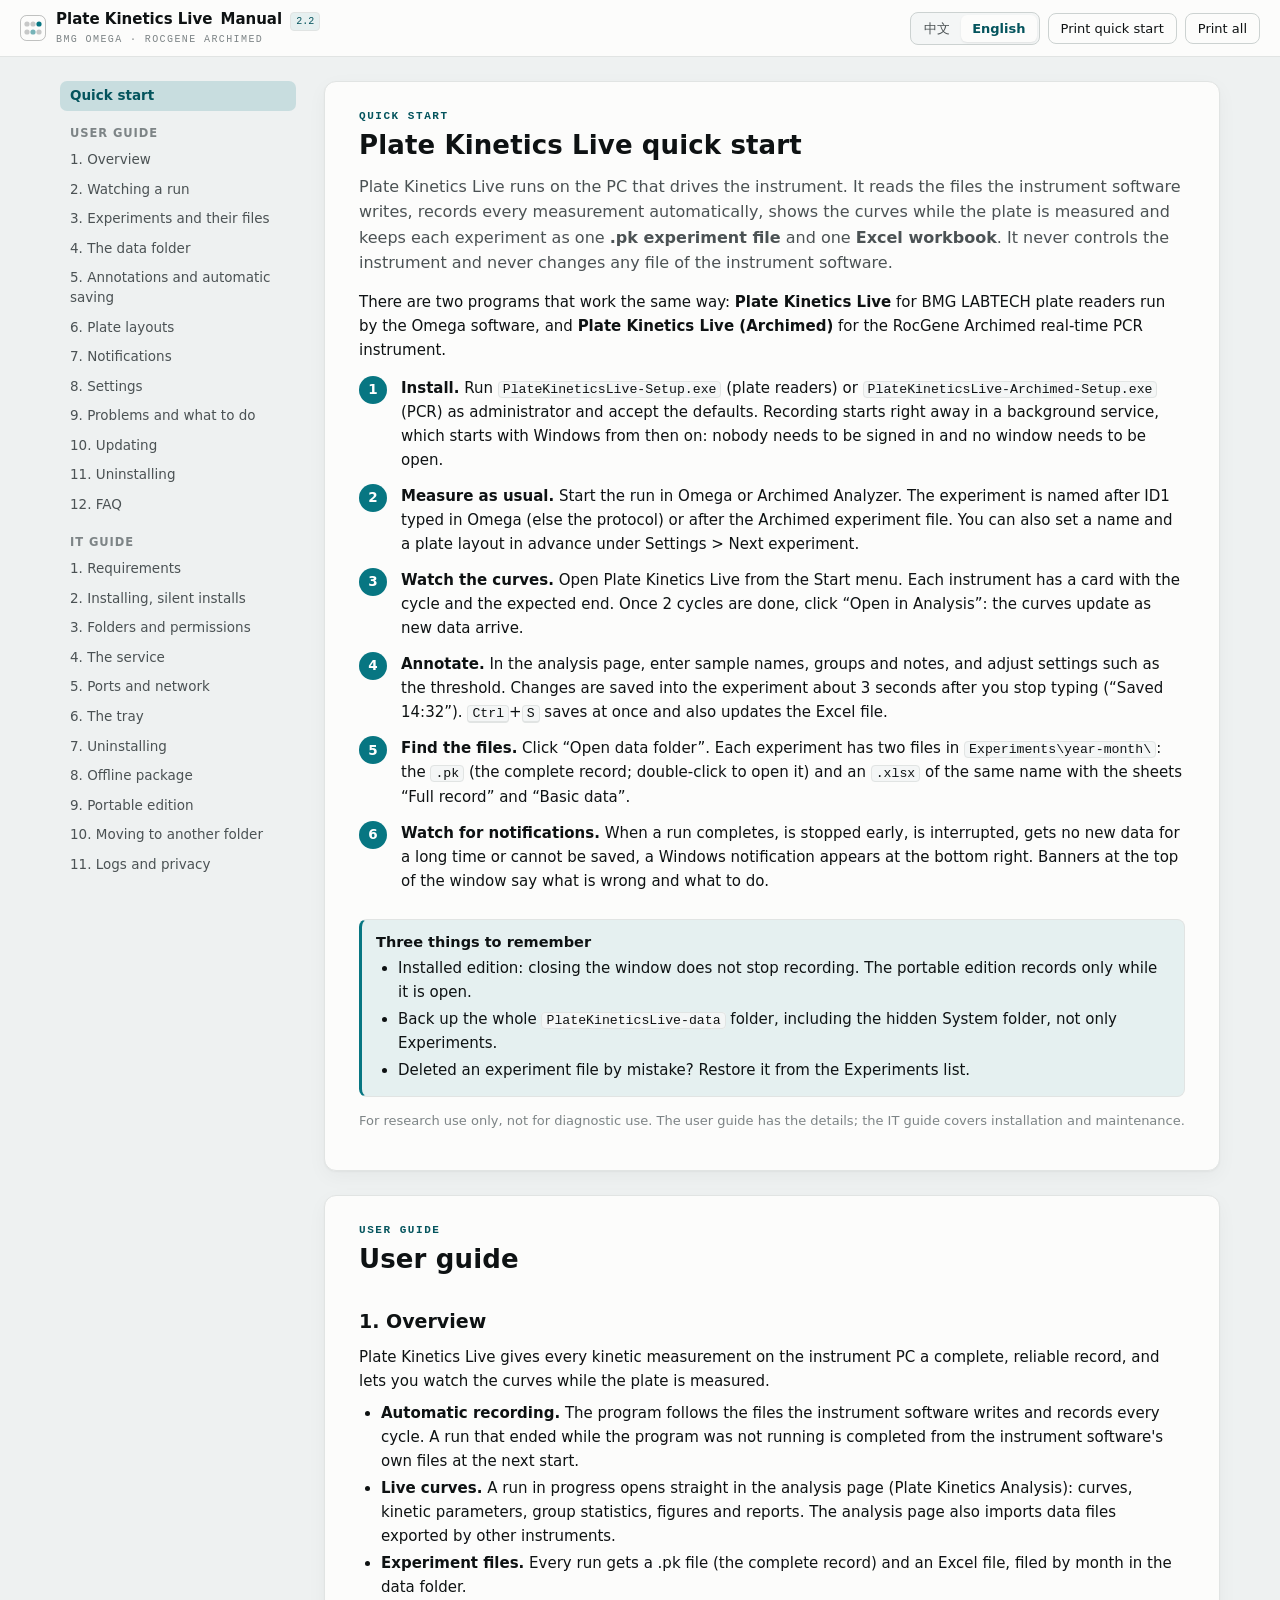
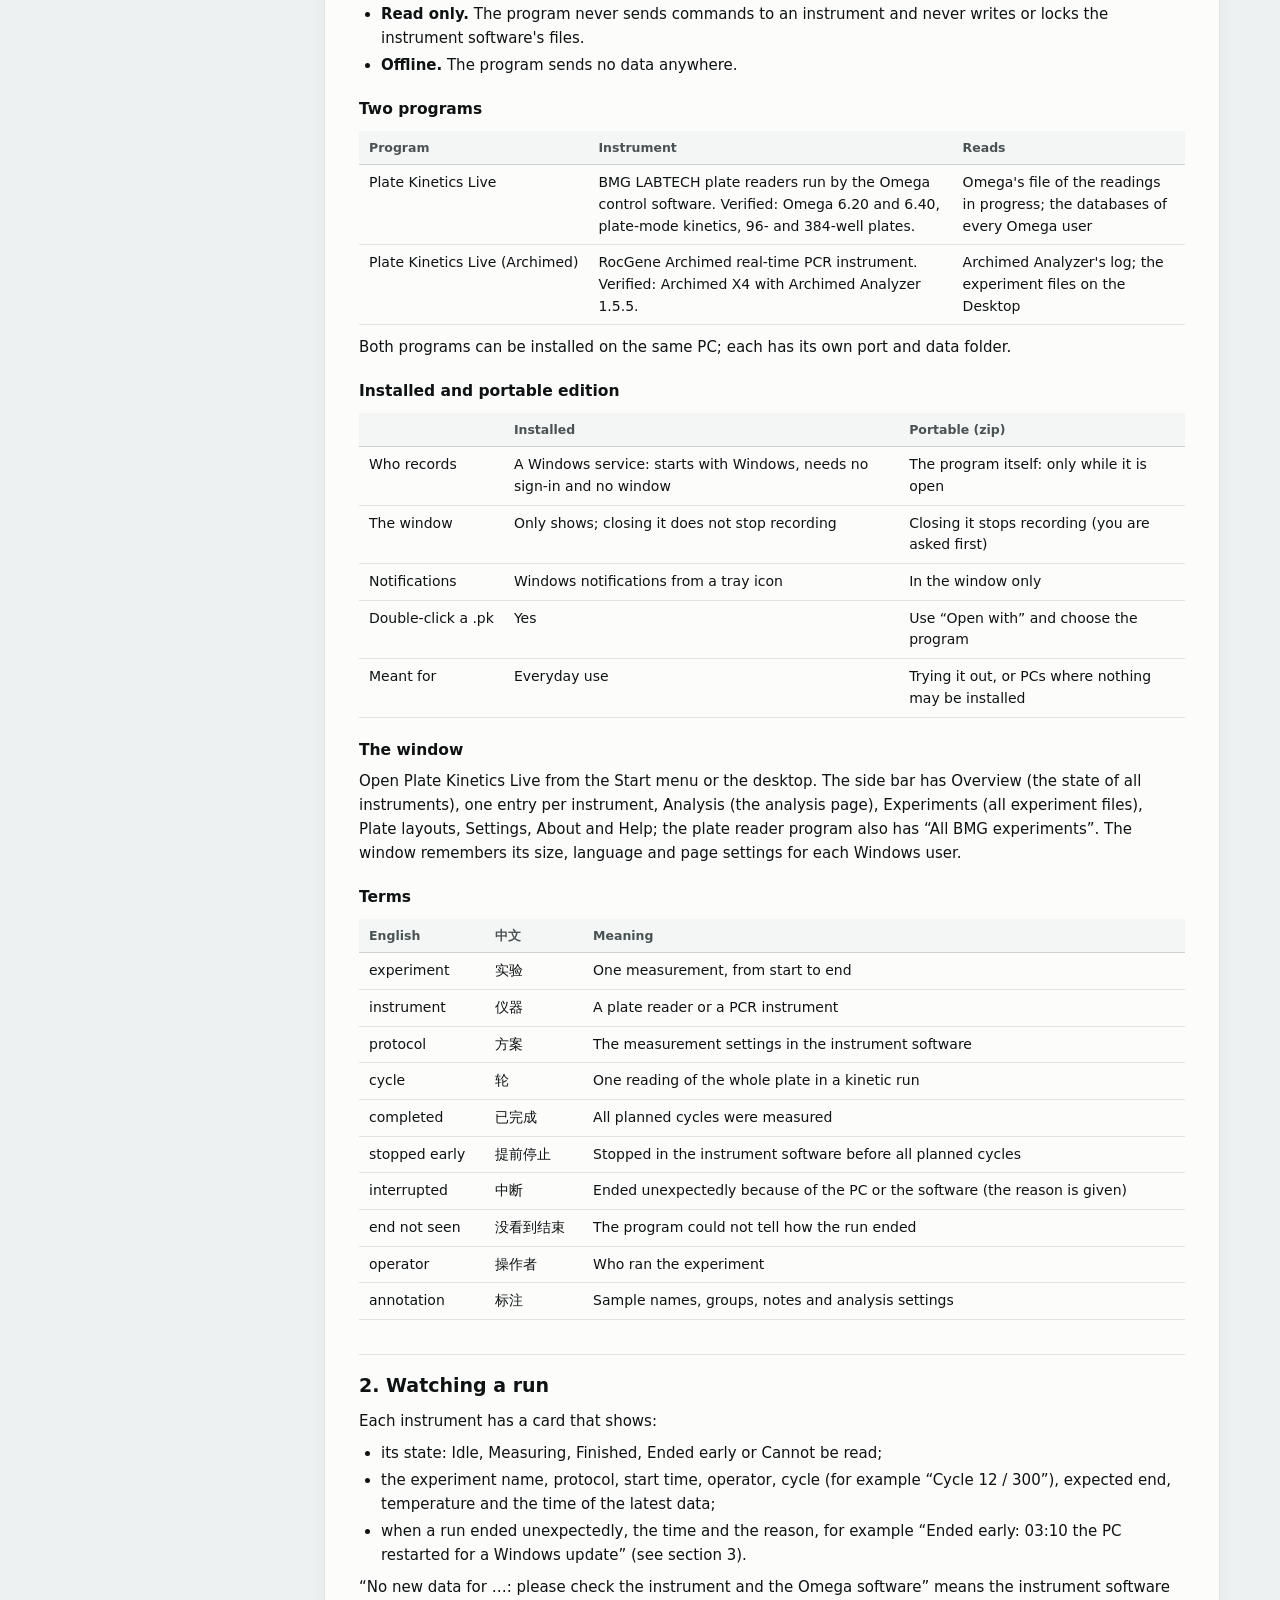
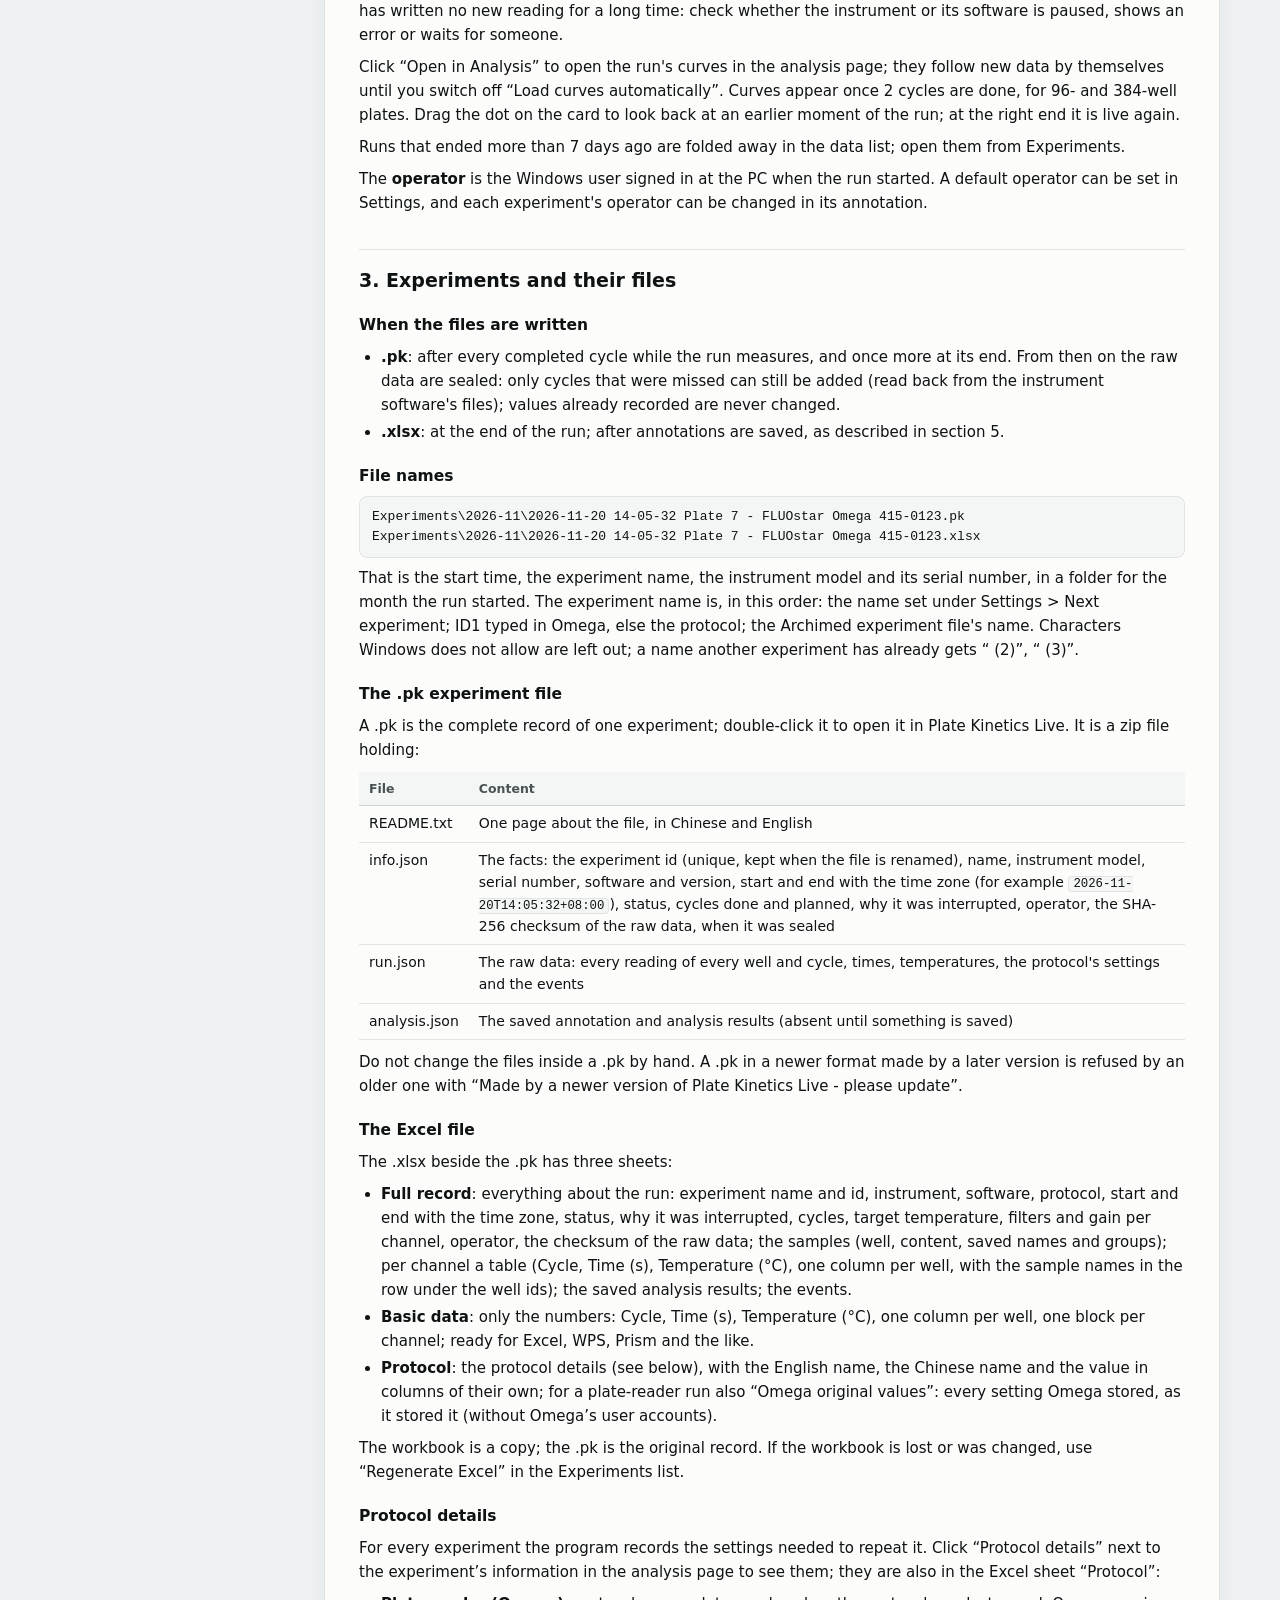
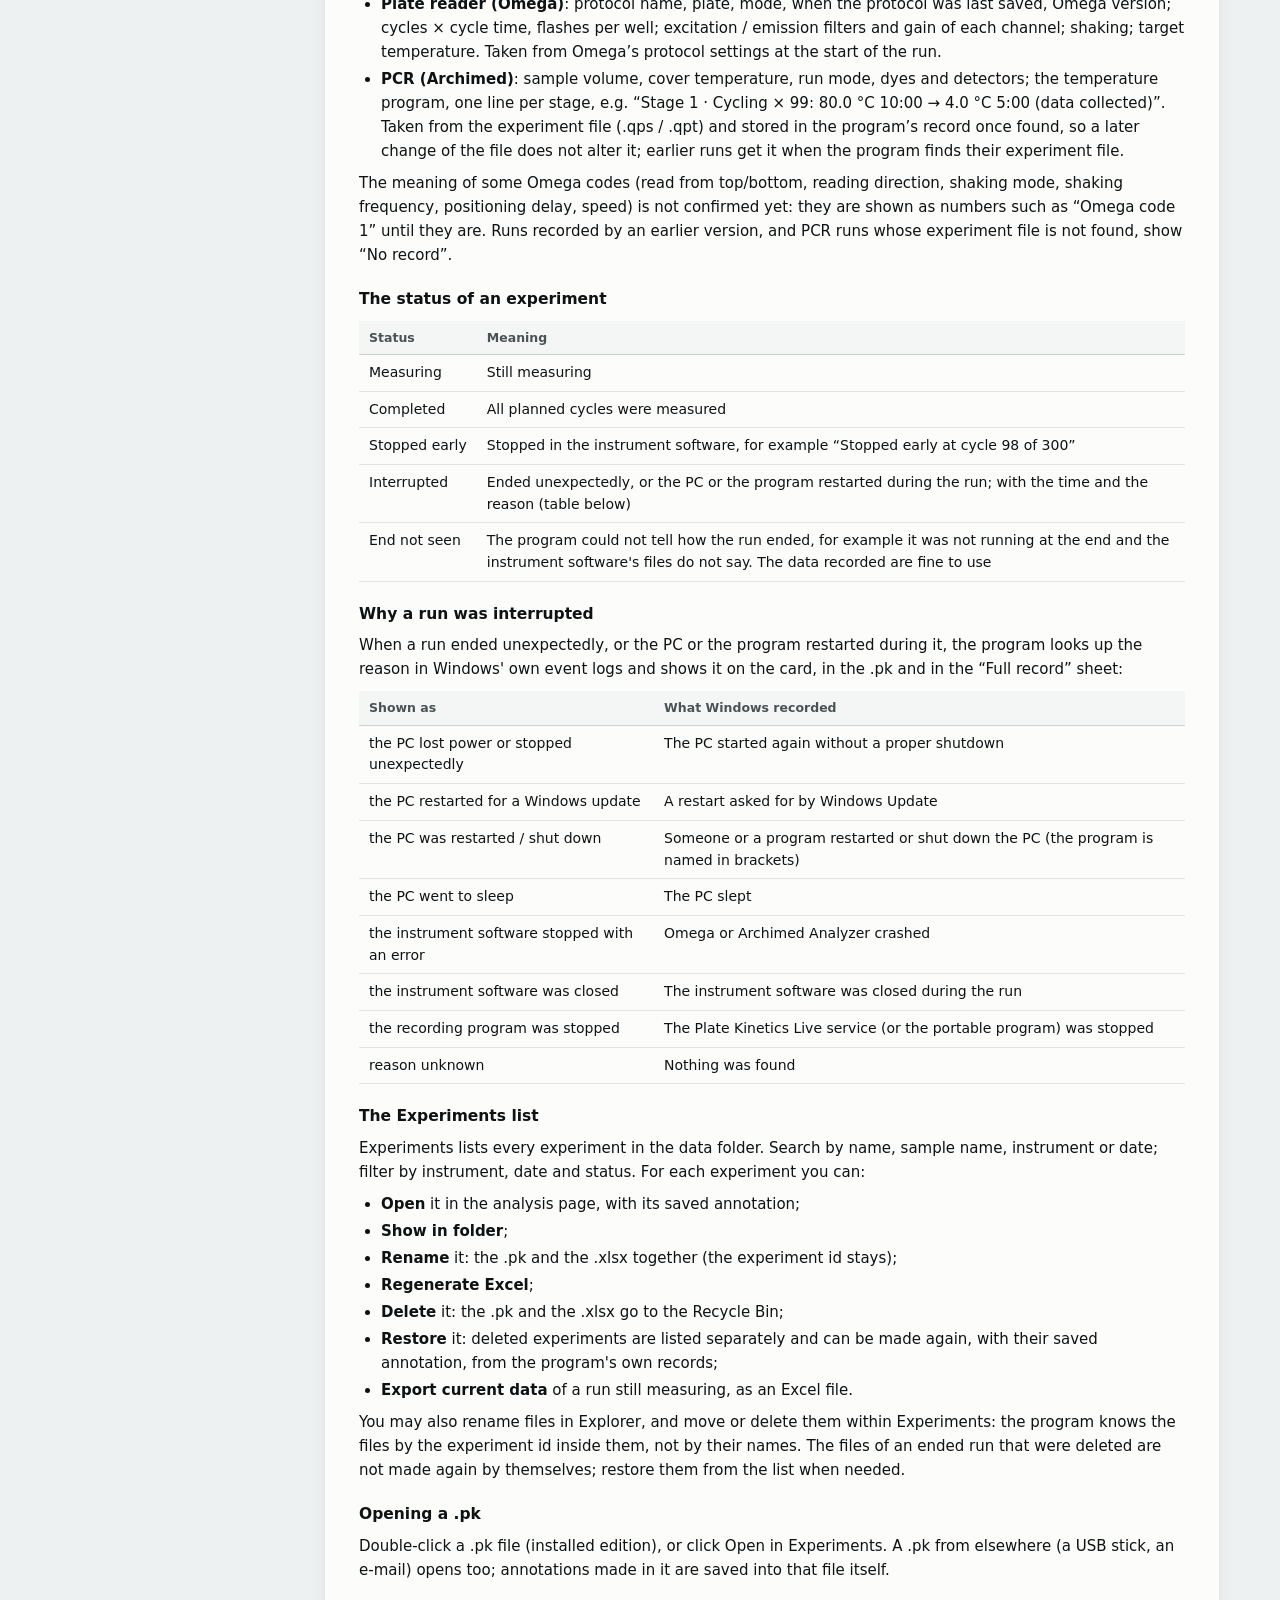
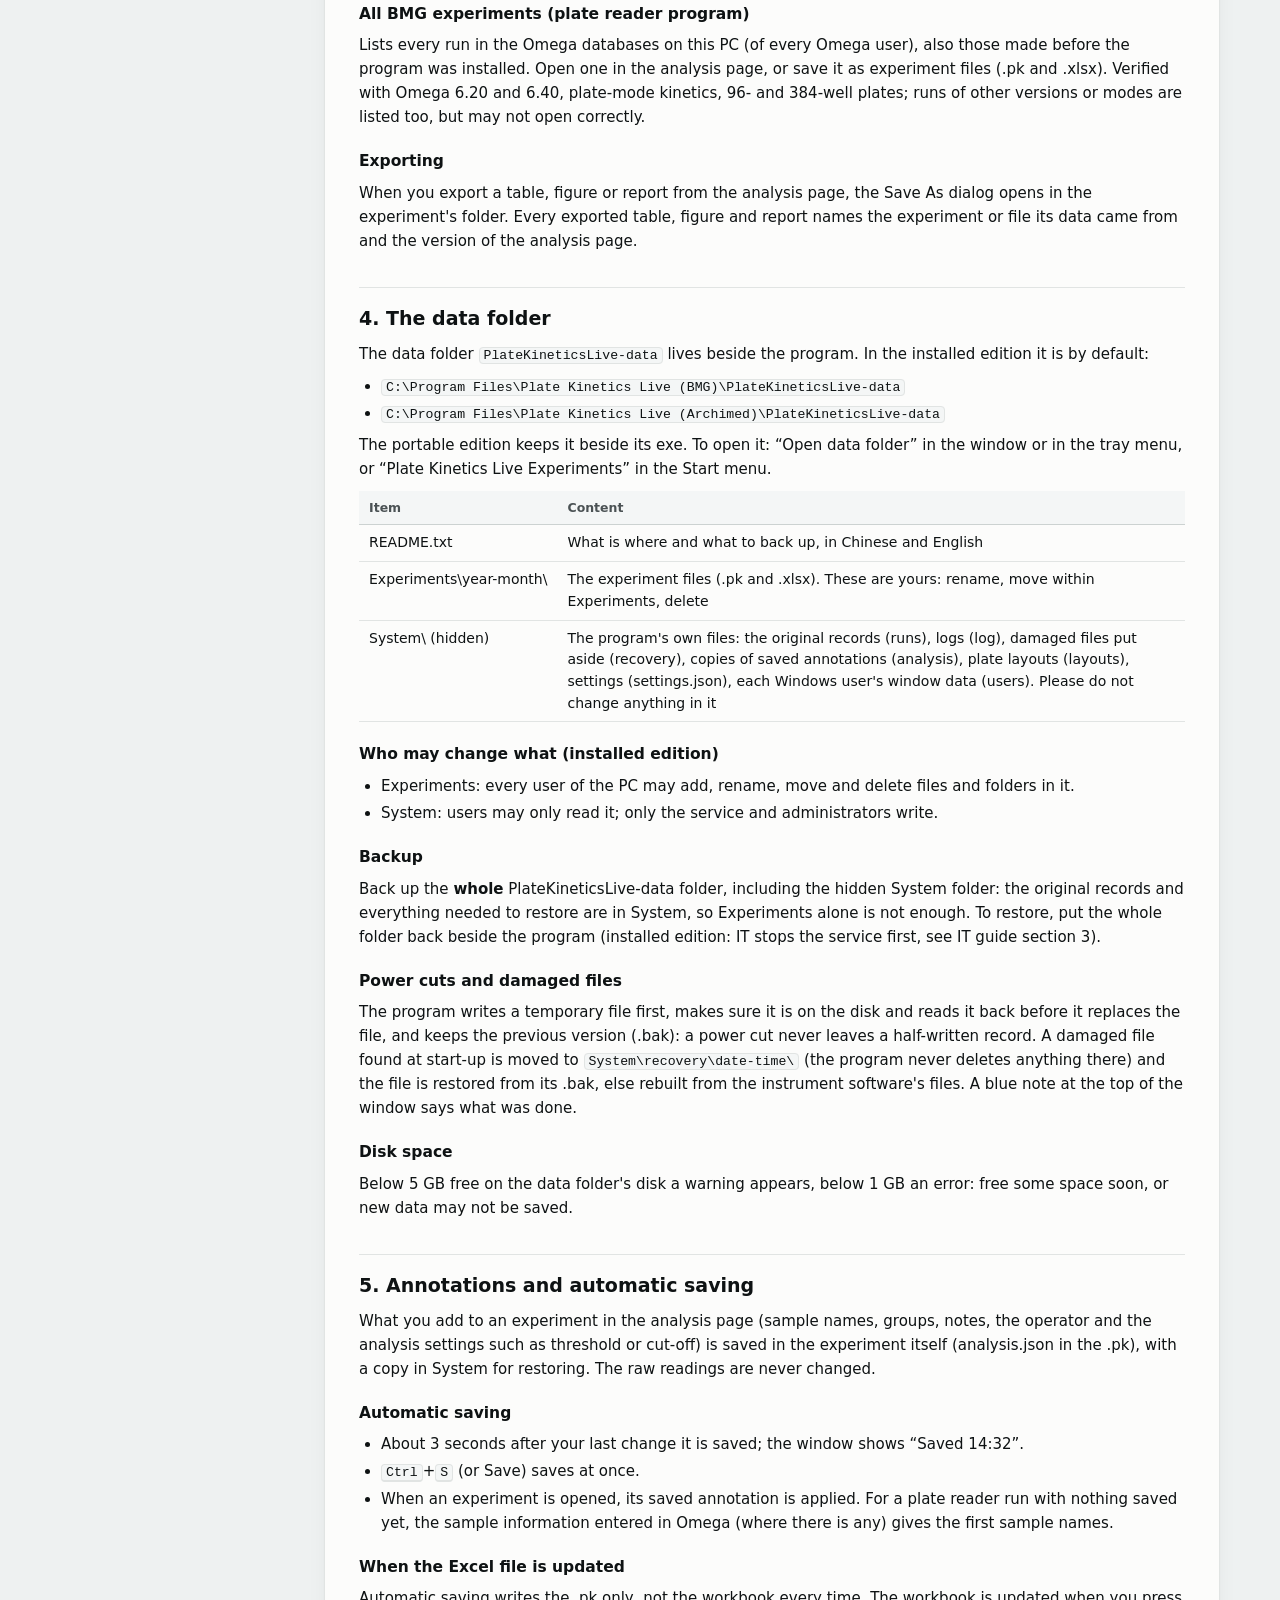
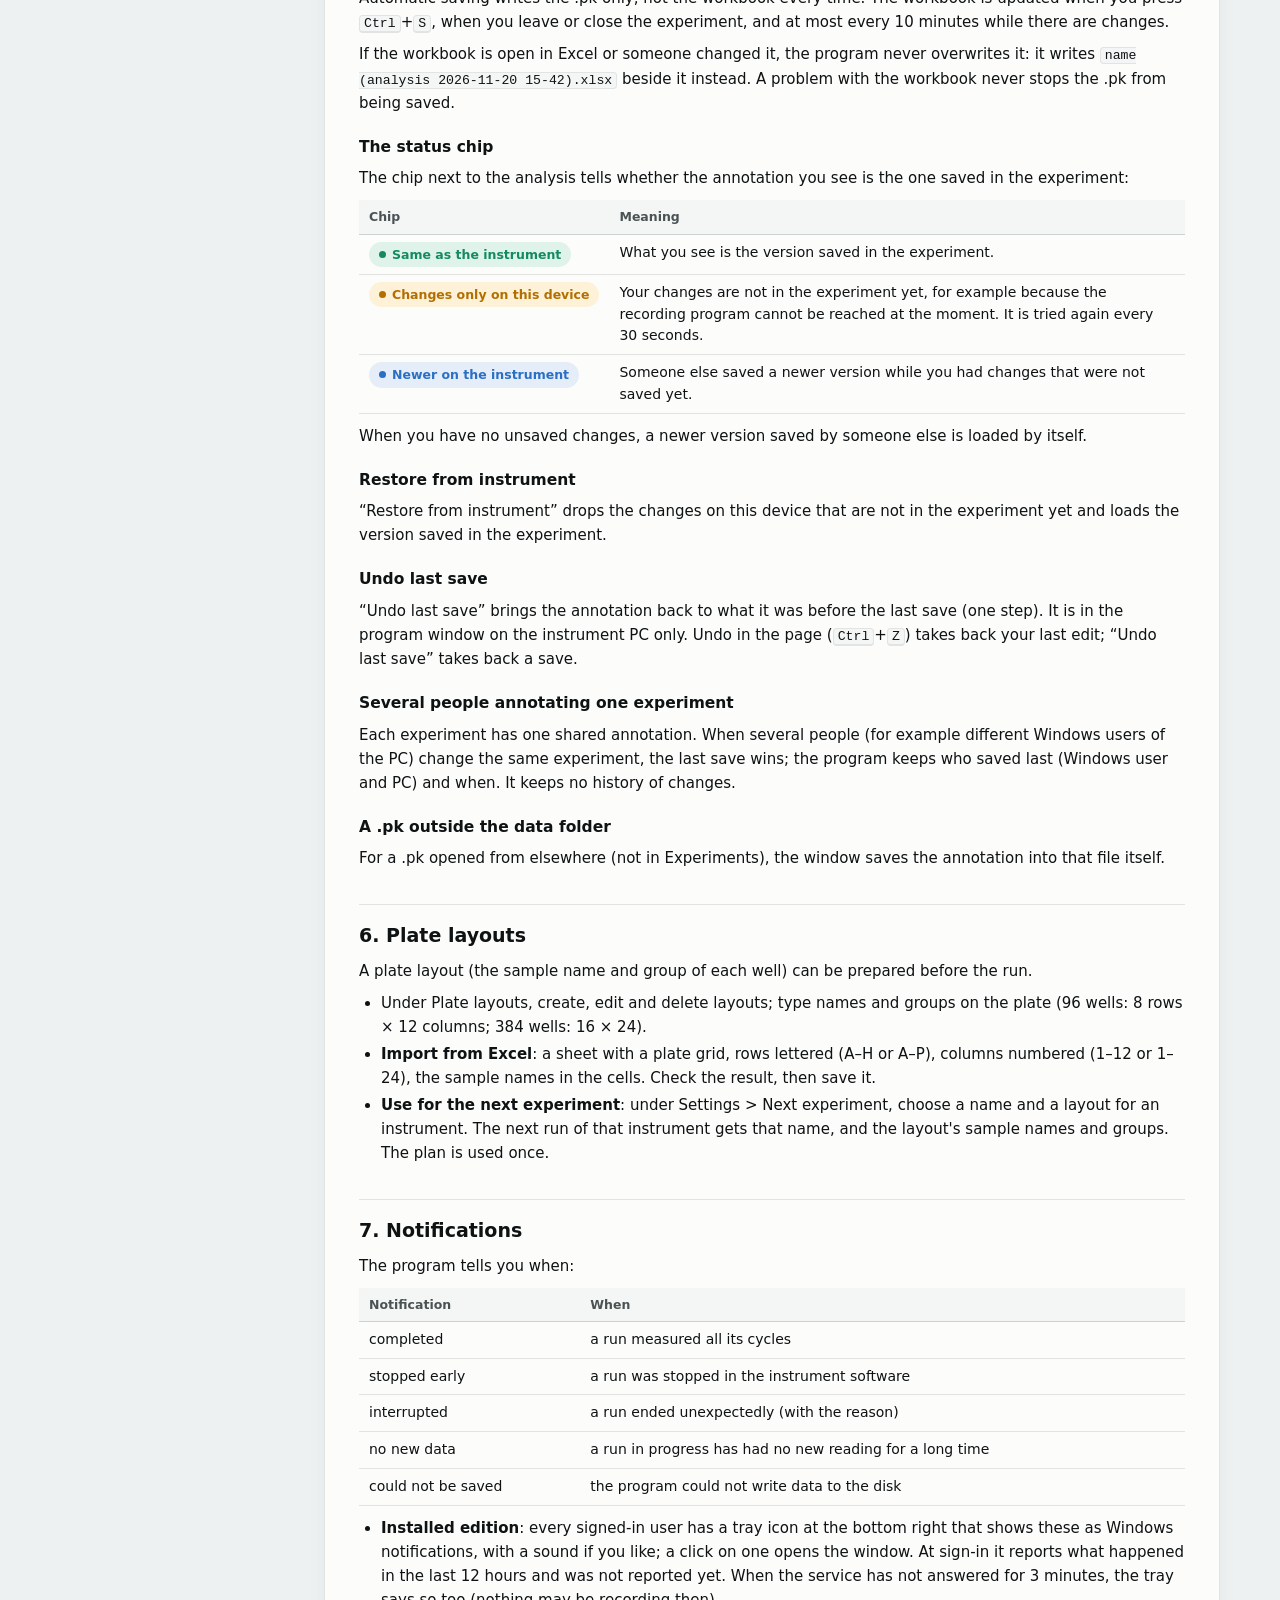
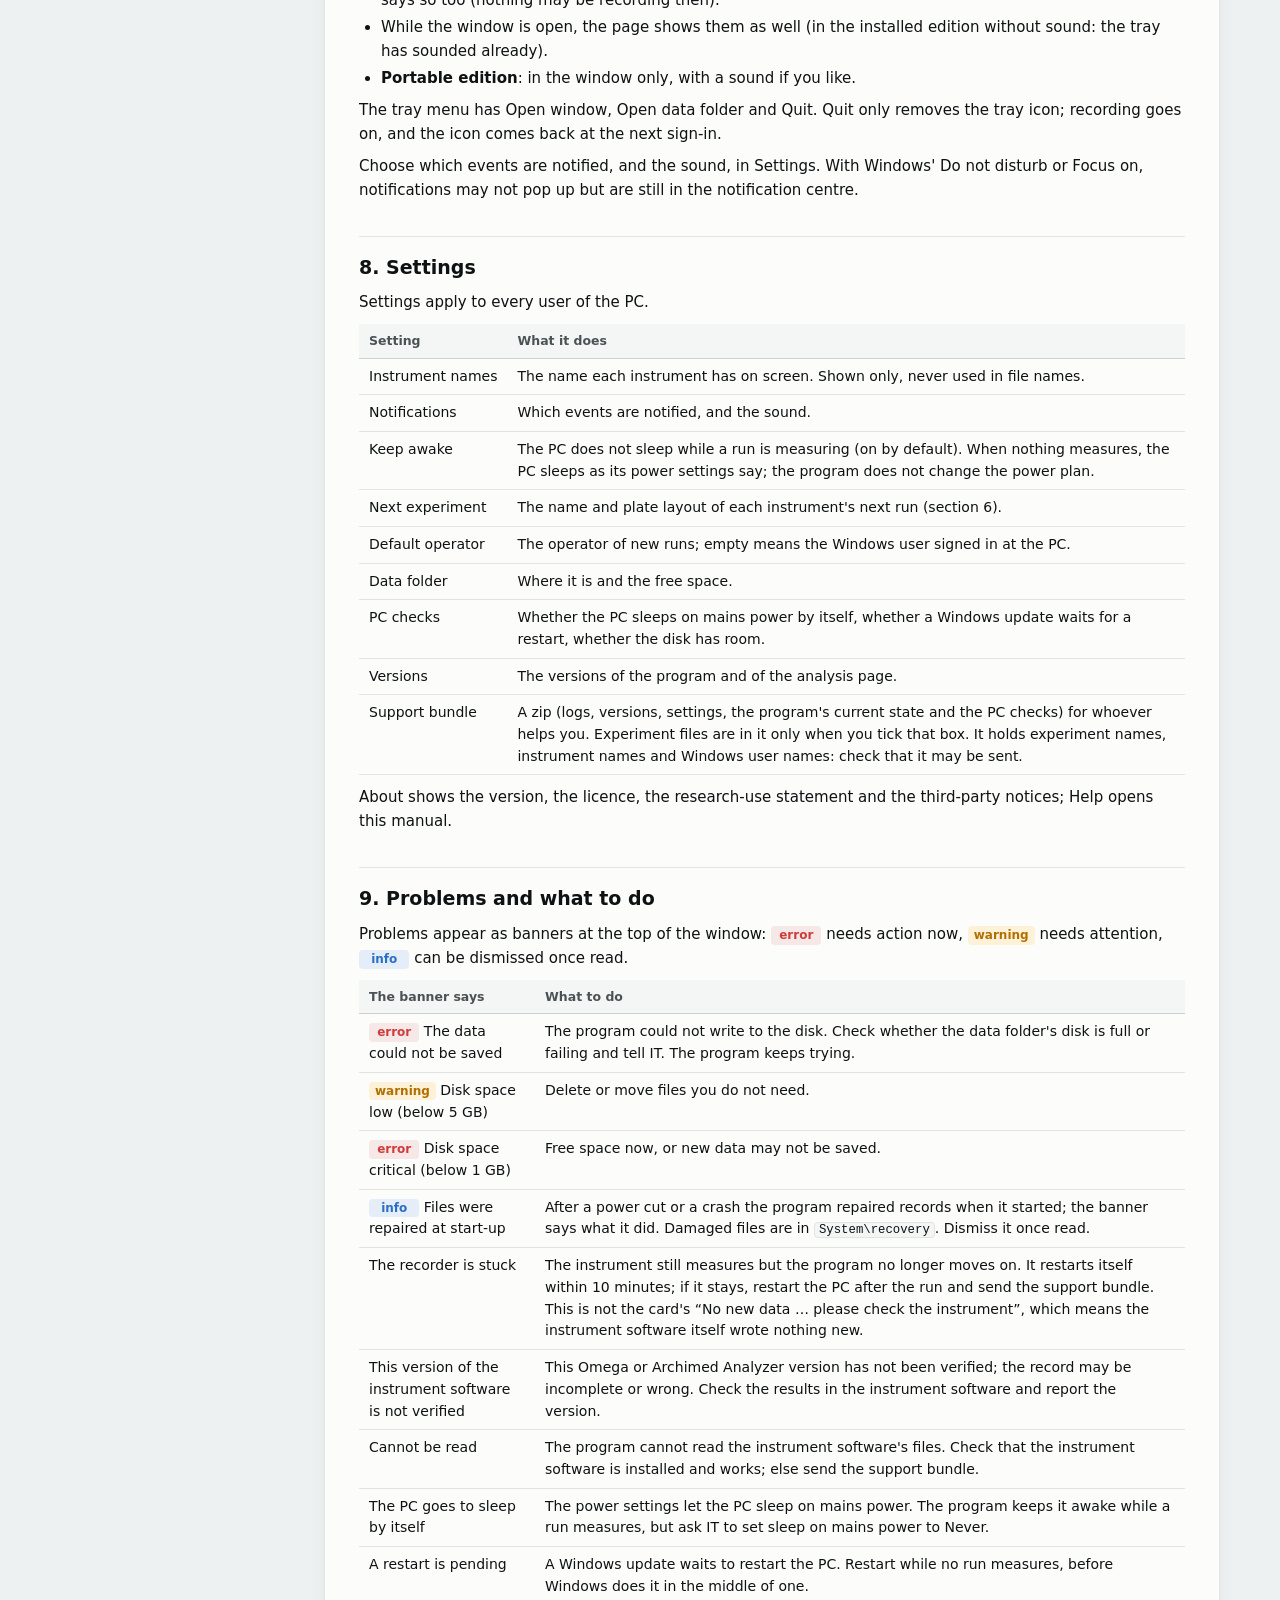
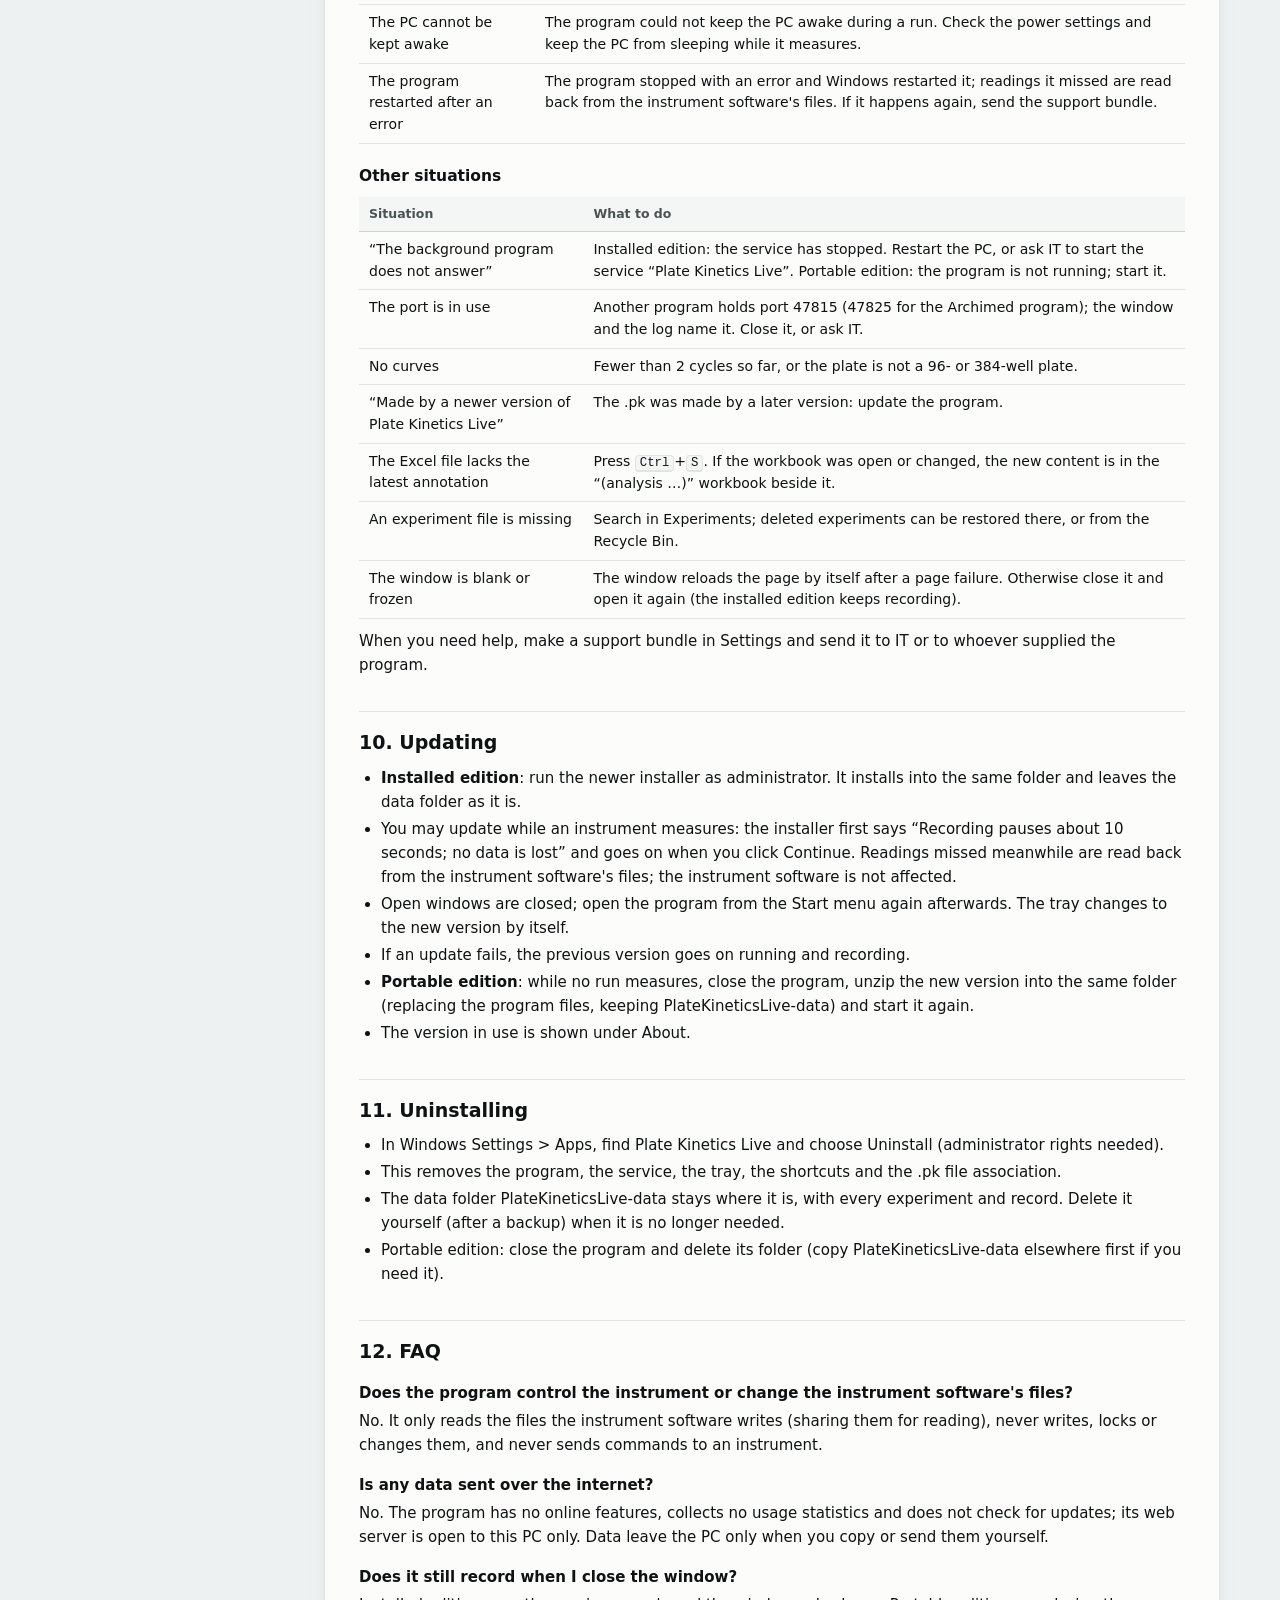
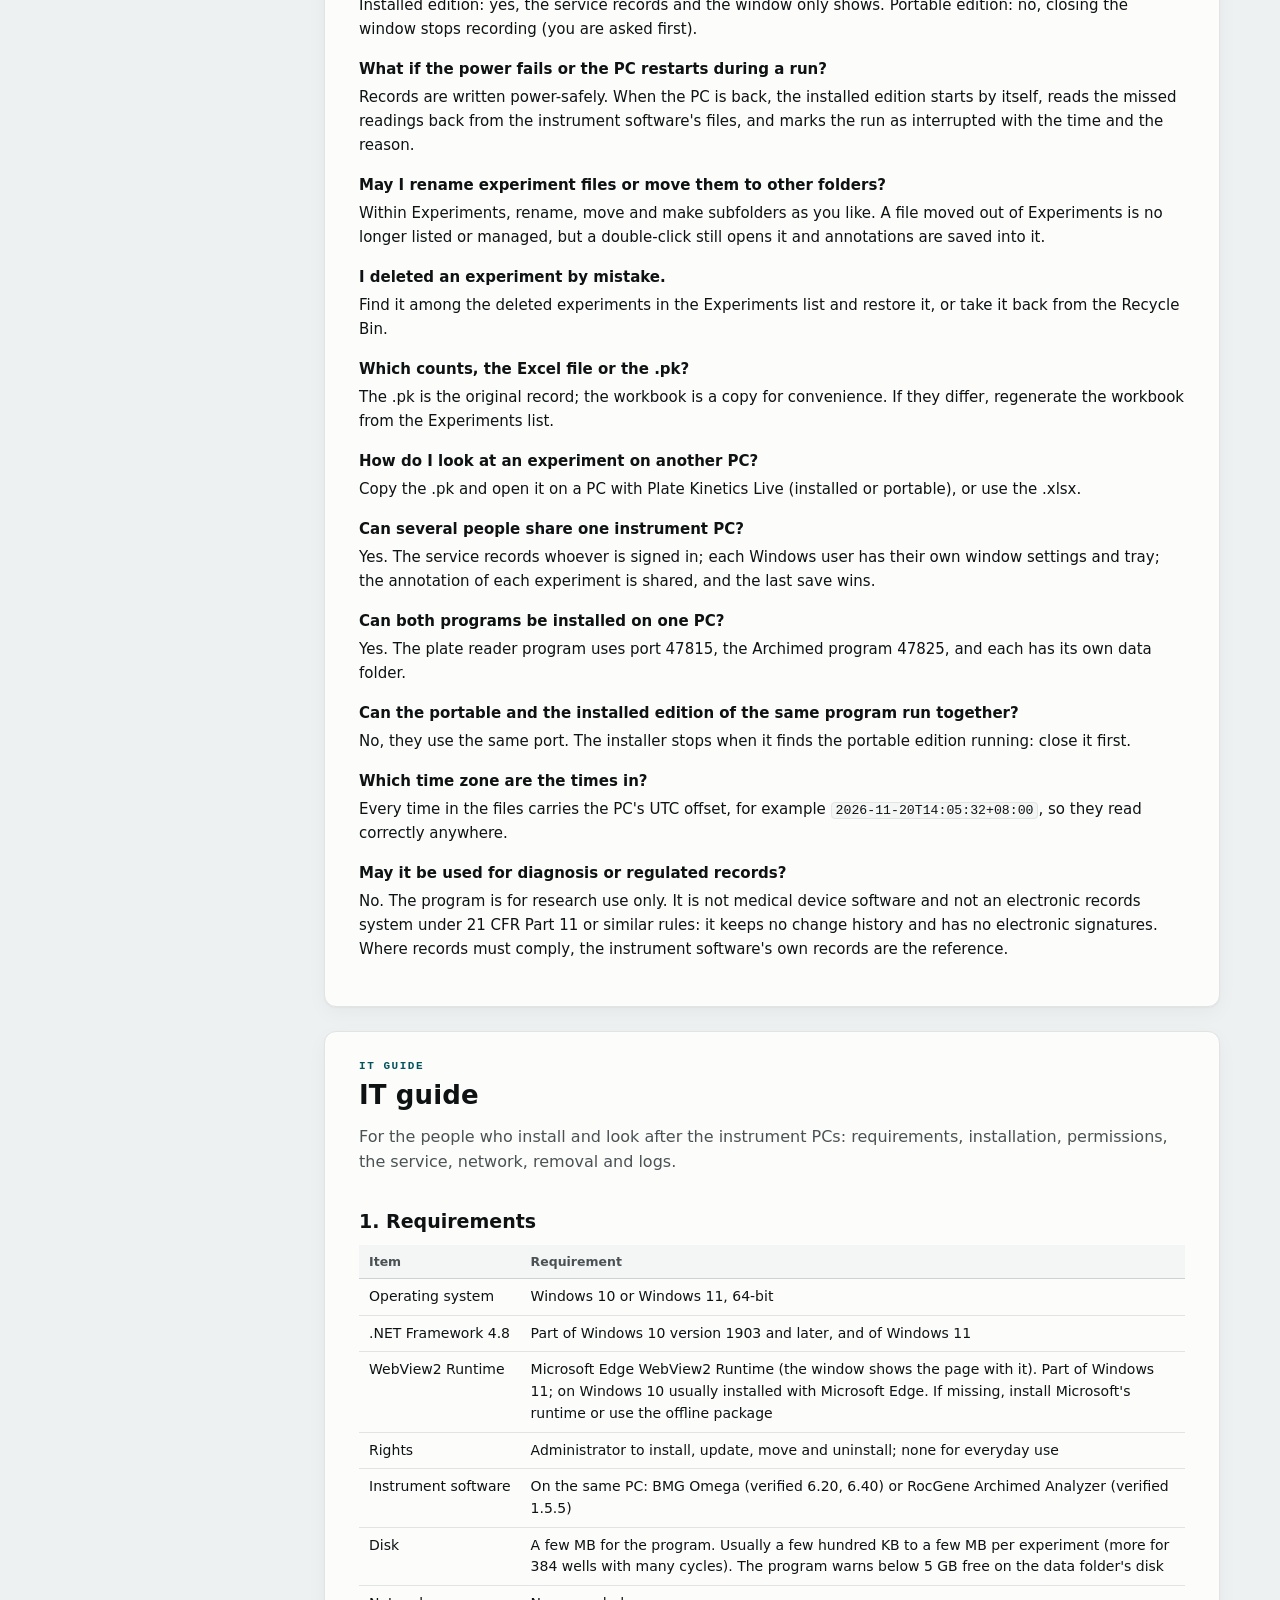
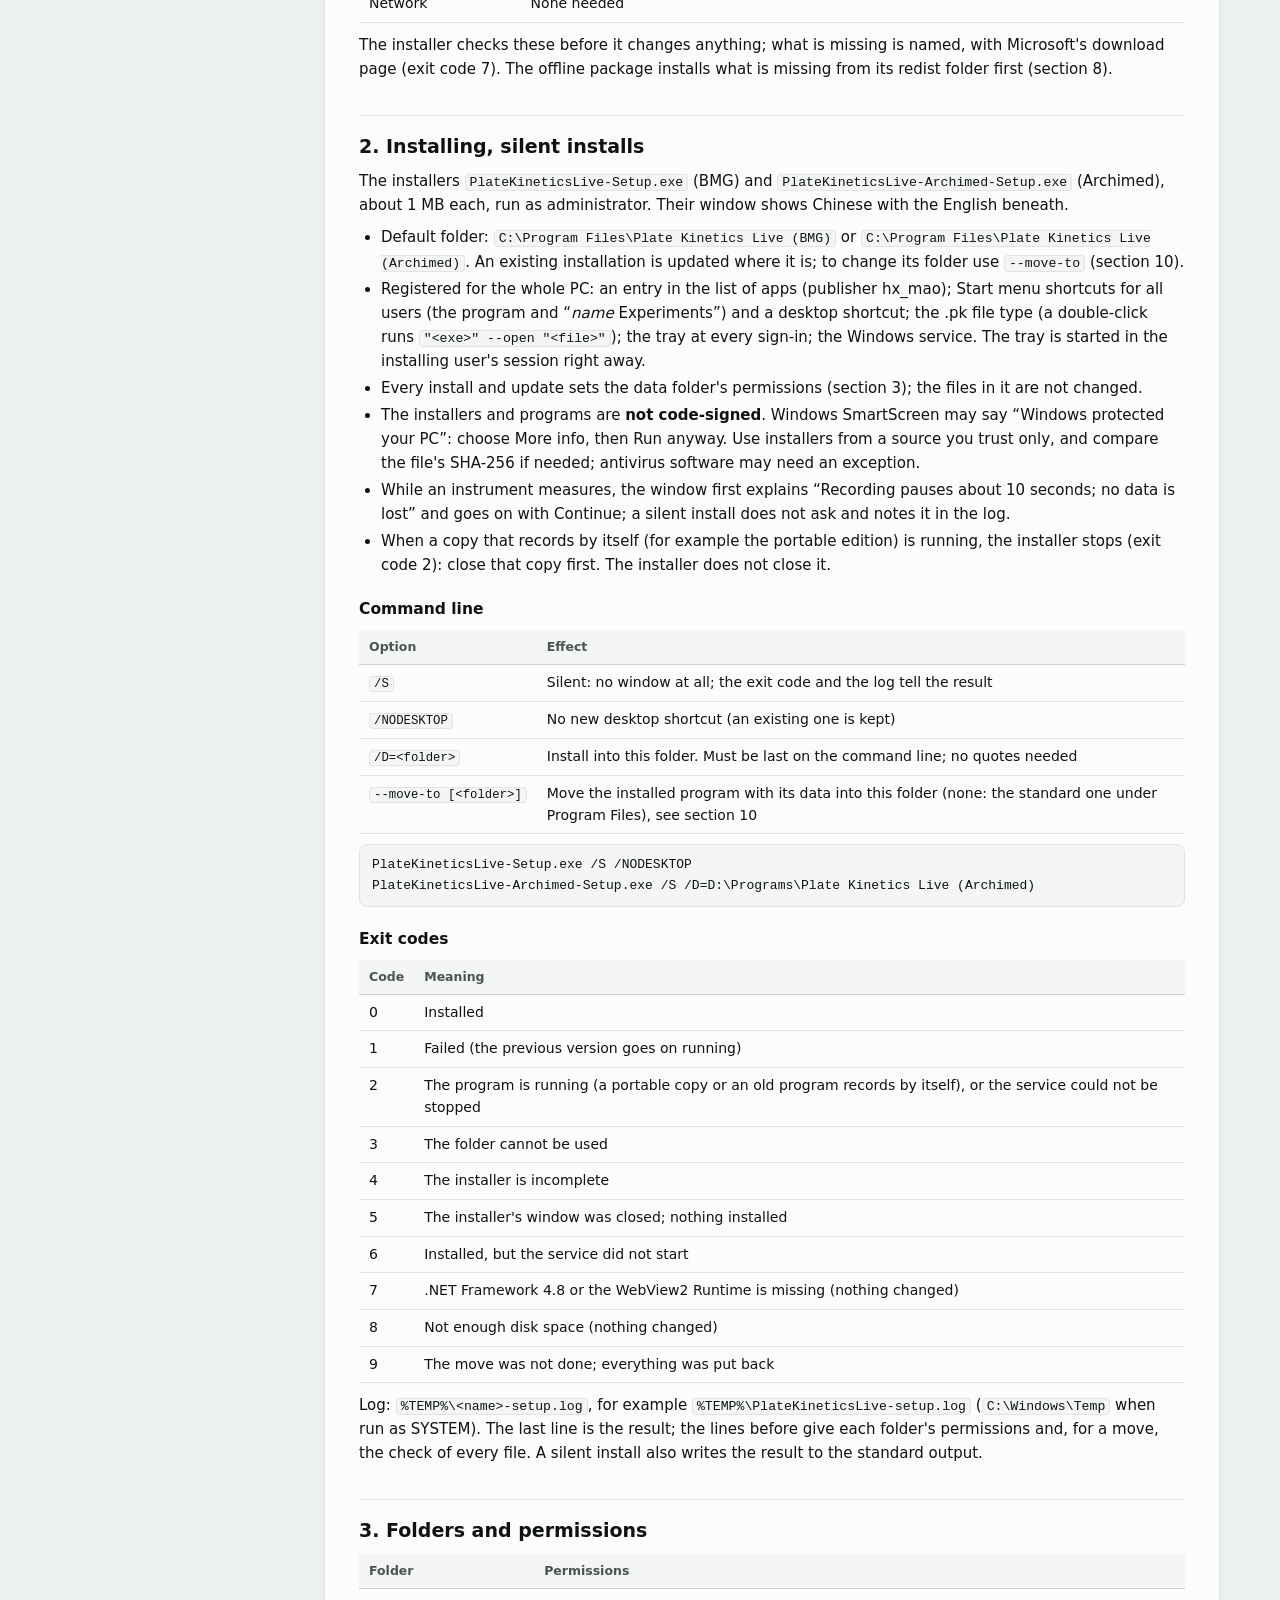
==== help/index.html @ bb03cd98 "Plate Kinetics Live (BMG Omega) 2.2.1: source of the program, its installer and manual Co-Authored-B" ====
<!doctype html>
<html lang="zh-CN" data-lang="zh">
<head>
<meta charset="utf-8">
<meta name="viewport" content="width=device-width, initial-scale=1">
<meta name="author" content="hx_mao">
<meta name="description" content="Plate Kinetics Live: quick start, user guide and IT guide, in Chinese and English.">
<title>Plate Kinetics Live · 说明书 / Manual</title>
<link rel="icon" href="data:image/svg+xml,%3Csvg xmlns='http://www.w3.org/2000/svg' viewBox='0 0 26 26'%3E%3Crect width='26' height='26' rx='6' fill='%23077682'/%3E%3Cg fill='%23fff'%3E%3Ccircle cx='7' cy='9' r='2.7' fill-opacity='.45'/%3E%3Ccircle cx='13' cy='9' r='2.7' fill-opacity='.45'/%3E%3Ccircle cx='19' cy='9' r='2.7'/%3E%3Ccircle cx='7' cy='17' r='2.7' fill-opacity='.45'/%3E%3Ccircle cx='13' cy='17' r='2.7' fill-opacity='.8'/%3E%3Ccircle cx='19' cy='17' r='2.7' fill-opacity='.45'/%3E%3C/g%3E%3C/svg%3E">
<script>
/* The language: ?lang=zh|en or #zh-... / #en-... in the address, else the one chosen here before, else the browser's.
   Set before the first paint so that only one language is ever shown. Without scripts both languages are shown. */
(function () {
  var root = document.documentElement, lang = null, m;
  m = /[?&]lang=(zh|en)\b/i.exec(location.search) || /^#(zh|en)(?:-|$)/i.exec(location.hash);
  if (m) lang = m[1].toLowerCase();
  if (!lang) { try { var kept = localStorage.getItem('plk.help.lang'); if (kept === 'zh' || kept === 'en') lang = kept; } catch (e) { /* no storage */ } }
  if (!lang) {
    var list = navigator.languages && navigator.languages.length ? navigator.languages : [navigator.language || ''];
    for (var i = 0; i < list.length && !lang; i++) {
      var l = String(list[i]).toLowerCase();
      if (l.indexOf('zh') === 0) lang = 'zh'; else if (l.indexOf('en') === 0) lang = 'en';
    }
  }
  lang = lang || 'en';
  root.setAttribute('data-lang', lang);
  root.setAttribute('lang', lang === 'zh' ? 'zh-CN' : 'en');
})();
</script>
<style>
:root {
  --plane: #eef1f1; --surface: #fcfcfb; --surface-2: #f4f6f6;
  --ink: #0e1213; --ink-2: #4b5254; --muted: #7d8486;
  --hair: #e1e4e3; --hair-2: #ccd2d1;
  --accent: #077682; --accent-strong: #04545d; --accent-ink: #ffffff;
  --accent-wash: rgba(7, 118, 130, .09); --accent-wash-2: rgba(7, 118, 130, .16);
  --pos: #d03b3b; --pos-wash: rgba(208, 59, 59, .10);
  --warn: #b26f00; --warn-wash: rgba(250, 178, 25, .16);
  --ok: #148a60; --ok-wash: rgba(27, 175, 122, .13);
  --info: #2a6fc4; --info-wash: rgba(42, 120, 214, .11);
  --font-sans: "IBM Plex Sans", system-ui, -apple-system, "Segoe UI", "PingFang SC", "Hiragino Sans GB", "Microsoft YaHei", "Noto Sans CJK SC", sans-serif;
  --font-mono: "IBM Plex Mono", ui-monospace, "SFMono-Regular", Menlo, Consolas, "Microsoft YaHei", monospace;
  color-scheme: light dark;
}
@media (prefers-color-scheme: dark) {
  :root {
    --plane: #0d1011; --surface: #171a1b; --surface-2: #1d2122;
    --ink: #eef0ef; --ink-2: #b7bdbd; --muted: #838a8b;
    --hair: #2a2f30; --hair-2: #3a4142;
    --accent: #3fb7c4; --accent-strong: #86d6de; --accent-ink: #051314;
    --accent-wash: rgba(63, 183, 196, .12); --accent-wash-2: rgba(63, 183, 196, .22);
    --pos: #ef6b6b; --pos-wash: rgba(239, 107, 107, .14);
    --warn: #fab219; --warn-wash: rgba(250, 178, 25, .12);
    --ok: #3cc48f; --ok-wash: rgba(60, 196, 143, .14);
    --info: #6aa7f0; --info-wash: rgba(106, 167, 240, .14);
  }
}
:root[data-lang="zh"] .lang-en, :root[data-lang="en"] .lang-zh { display: none !important; }

* { box-sizing: border-box; }
html { background: var(--plane); scroll-padding-top: 76px; }
body { margin: 0; background: var(--plane); color: var(--ink); font: 15px/1.7 var(--font-sans); -webkit-text-size-adjust: 100%; }
a { color: var(--accent-strong); }
a:hover { color: var(--accent); }
:root[data-lang="en"] body { line-height: 1.6; }

/* ---------- top bar ---------- */
.top {
  position: sticky; top: 0; z-index: 10; display: flex; align-items: center; gap: 12px; flex-wrap: wrap;
  padding: 10px 20px; background: var(--surface); border-bottom: 1px solid var(--hair);
}
.brand { display: flex; align-items: center; gap: 10px; min-width: 0; margin-right: auto; }
.brand .mark { width: 26px; height: 26px; flex: none; color: var(--ink); }
.brand-name { display: flex; align-items: baseline; flex-wrap: wrap; gap: 2px 8px; font-size: 15px; font-weight: 600; line-height: 1.2; }
.brand-sub { font: 500 10px/1.2 var(--font-mono); color: var(--muted); letter-spacing: .14em; margin-top: 3px; }
.badge { font: 500 10px/1.3 var(--font-mono); color: var(--accent-strong); background: var(--accent-wash); border: 1px solid var(--hair); border-radius: 4px; padding: 2px 5px; white-space: nowrap; }
.tools { display: flex; align-items: center; gap: 8px; flex-wrap: wrap; }
.seg { display: inline-flex; padding: 2px; border: 1px solid var(--hair-2); border-radius: 8px; background: var(--surface-2); }
.seg button { border: 0; background: transparent; color: var(--ink-2); font: 500 13px/1 var(--font-sans); padding: 7px 11px; border-radius: 6px; cursor: pointer; }
.seg button[aria-pressed="true"] { background: var(--surface); color: var(--accent-strong); box-shadow: 0 1px 2px rgba(14, 18, 19, .08); font-weight: 600; }
.btn { border: 1px solid var(--hair-2); background: var(--surface); color: var(--ink); font: 500 13px/1 var(--font-sans); padding: 8px 12px; border-radius: 8px; cursor: pointer; }
.btn:hover, .seg button:hover { color: var(--accent-strong); }
.btn:focus-visible, .seg button:focus-visible, a:focus-visible, summary:focus-visible { outline: 2px solid var(--accent); outline-offset: 2px; }

/* ---------- page ---------- */
.wrap { max-width: 1200px; margin: 0 auto; padding: 24px 20px 48px; display: grid; grid-template-columns: 236px minmax(0, 1fr); gap: 28px; }
.toc { position: sticky; top: 76px; align-self: start; max-height: calc(100vh - 96px); overflow-y: auto; font-size: 13.5px; line-height: 1.45; scrollbar-width: thin; }
.toc summary { display: none; }
.toc .grp { margin: 14px 0 4px; padding: 0 10px; color: var(--muted); font-size: 11.5px; font-weight: 600; letter-spacing: .08em; text-transform: uppercase; }
.toc a { display: block; padding: 5px 10px; border-radius: 7px; color: var(--ink-2); text-decoration: none; }
.toc a:hover { background: var(--surface-2); color: var(--ink); }
.toc a.on { background: var(--accent-wash-2); color: var(--accent-strong); font-weight: 600; }
.toc a.sub { padding-left: 20px; font-size: 13px; }
.doc { min-width: 0; }
.part { background: var(--surface); border: 1px solid var(--hair); border-radius: 12px; padding: 28px 34px 30px; margin: 0 0 24px; box-shadow: 0 1px 2px rgba(14, 18, 19, .04), 0 6px 20px rgba(14, 18, 19, .04); }
.kicker { font: 600 11px/1.2 var(--font-mono); letter-spacing: .14em; color: var(--accent-strong); text-transform: uppercase; margin: 0 0 6px; }
h1 { font-size: 26px; line-height: 1.25; margin: 0 0 12px; letter-spacing: .005em; }
h2 { font-size: 19px; line-height: 1.35; margin: 34px 0 10px; padding-top: 18px; border-top: 1px solid var(--hair); }
h3 { font-size: 15.5px; line-height: 1.4; margin: 22px 0 6px; }
h1 + h2, .lead + h2 { border-top: 0; padding-top: 0; }
p { margin: 8px 0; }
ul, ol { margin: 8px 0; padding-left: 22px; }
li { margin: 3px 0; }
li > ul { margin: 3px 0; }
.lead { font-size: 16px; color: var(--ink-2); margin: 0 0 14px; }
.fine { font-size: 13px; color: var(--muted); }
b, strong { font-weight: 600; }
code, kbd, .path { font-family: var(--font-mono); font-size: .88em; background: var(--surface-2); border: 1px solid var(--hair); border-radius: 4px; padding: 0 4px; overflow-wrap: anywhere; }
kbd { border-bottom-width: 2px; }
pre { font-family: var(--font-mono); font-size: 13px; line-height: 1.55; background: var(--surface-2); border: 1px solid var(--hair); border-radius: 8px; padding: 10px 12px; overflow-x: auto; white-space: pre; margin: 8px 0; }
.tw { overflow-x: auto; margin: 10px 0; }
table { border-collapse: collapse; width: 100%; font-size: 14px; line-height: 1.55; }
th, td { text-align: left; vertical-align: top; padding: 7px 10px; border-bottom: 1px solid var(--hair); }
th { font-size: 12.5px; font-weight: 600; color: var(--ink-2); background: var(--surface-2); border-bottom-color: var(--hair-2); }
td:first-child { white-space: nowrap; }
td.wrap-ok, td.wrap-ok:first-child { white-space: normal; }
.callout { border: 1px solid var(--hair); border-left: 3px solid var(--accent); background: var(--accent-wash); border-radius: 8px; padding: 10px 14px; margin: 14px 0; }
.callout.warn { border-left-color: var(--warn); background: var(--warn-wash); }
.callout h3 { margin: 2px 0 4px; font-size: 14.5px; }
.callout ul { margin: 4px 0; }
.chip { display: inline-flex; align-items: center; gap: 6px; padding: 2px 9px; border-radius: 999px; font-size: 12.5px; font-weight: 600; white-space: nowrap; border: 1px solid transparent; }
.chip::before { content: ""; width: 7px; height: 7px; border-radius: 50%; background: currentColor; }
.chip.green { color: var(--ok); background: var(--ok-wash); }
.chip.orange { color: var(--warn); background: var(--warn-wash); }
.chip.blue { color: var(--info); background: var(--info-wash); }
.sev { display: inline-block; min-width: 4.2em; padding: 0 6px; border-radius: 4px; font-size: 12px; font-weight: 600; text-align: center; }
.sev.err { color: var(--pos); background: var(--pos-wash); }
.sev.wrn { color: var(--warn); background: var(--warn-wash); }
.sev.inf { color: var(--info); background: var(--info-wash); }

ol.steps { list-style: none; padding: 0; margin: 14px 0; counter-reset: step; }
ol.steps > li { position: relative; padding: 0 0 12px 42px; margin: 0; counter-increment: step; }
ol.steps > li::before {
  content: counter(step); position: absolute; left: 0; top: 0; width: 28px; height: 28px; border-radius: 50%;
  display: grid; place-items: center; background: var(--accent); color: var(--accent-ink); font: 600 13.5px/1 var(--font-sans);
}
dl.faq dt { font-weight: 600; margin: 16px 0 4px; }
dl.faq dd { margin: 0 0 0 0; color: var(--ink); }
.files a { font-family: var(--font-mono); }
footer { max-width: 1200px; margin: 0 auto; padding: 0 20px 36px; color: var(--muted); font-size: 12.5px; }

@media (max-width: 900px) {
  .wrap { grid-template-columns: minmax(0, 1fr); gap: 16px; padding: 16px 16px 40px; }
  .toc { position: static; max-height: none; background: var(--surface); border: 1px solid var(--hair); border-radius: 12px; padding: 8px 8px; }
  .toc summary { display: block; cursor: pointer; padding: 6px 10px; font-weight: 600; font-size: 14px; }
  .toc details[open] summary { margin-bottom: 6px; }
  .part { padding: 20px 18px 22px; border-radius: 10px; }
  h1 { font-size: 22px; }
  .top { padding: 8px 16px; }
  footer { padding: 0 16px 28px; }
}
@media (max-width: 520px) {
  body { font-size: 14.5px; }
  .brand-sub { display: none; }
  td:first-child { white-space: normal; }
  ol.steps > li { padding-left: 38px; }
}

@media print {
  :root {
    --plane: #fff; --surface: #fff; --surface-2: #f4f6f6; --ink: #000; --ink-2: #333; --muted: #555;
    --hair: #d4d8d7; --hair-2: #b9c0bf; --accent: #077682; --accent-strong: #04545d; --accent-ink: #fff;
    --accent-wash: #eef5f6; --ok: #0d6b4a; --warn: #8a5500; --info: #1d5aa6; --pos: #b02a2a;
  }
  @page { size: A4; margin: 15mm 14mm 15mm; }
  html, body { background: #fff; }
  body { font-size: 10pt; line-height: 1.5; }
  .top, .toc, .no-print, footer { display: none !important; }
  .wrap { display: block; max-width: none; margin: 0; padding: 0; }
  .part { border: 0; border-radius: 0; box-shadow: none; padding: 0; margin: 0; break-before: page; }
  .doc > .part:first-child { break-before: auto; }
  h1 { font-size: 17pt; }
  h2 { font-size: 13pt; margin-top: 16pt; padding-top: 0; border-top: 0; }
  h3 { font-size: 11pt; margin-top: 10pt; }
  h2, h3 { break-after: avoid; }
  tr, li, .callout, pre, dl.faq dd { break-inside: avoid; }
  a { color: inherit; text-decoration: none; }
  table { font-size: 9pt; }
  pre { white-space: pre-wrap; font-size: 8.5pt; }
  td:first-child { white-space: normal; }
  :root.print-quick .part:not(.quick) { display: none !important; }
  .part.quick { font-size: 10.2pt; line-height: 1.5; }
  .part.quick h1 { font-size: 16pt; margin-bottom: 6pt; }
  .part.quick .lead { font-size: 10pt; }
  .part.quick ol.steps > li { padding-bottom: 5pt; }
  .part.quick .callout { margin: 8pt 0; }
}
</style>
</head>
<body>

<header class="top">
  <div class="brand">
    <svg class="mark" viewBox="0 0 26 26" aria-hidden="true">
      <rect x="0.5" y="0.5" width="25" height="25" rx="6" fill="none" stroke="currentColor" stroke-opacity=".25"/>
      <circle cx="7" cy="9" r="2.6" fill="currentColor" fill-opacity=".22"/><circle cx="13" cy="9" r="2.6" fill="currentColor" fill-opacity=".22"/><circle cx="19" cy="9" r="2.6" fill="var(--accent)"/>
      <circle cx="7" cy="17" r="2.6" fill="currentColor" fill-opacity=".22"/><circle cx="13" cy="17" r="2.6" fill="var(--accent)" fill-opacity=".55"/><circle cx="19" cy="17" r="2.6" fill="currentColor" fill-opacity=".22"/>
    </svg>
    <div>
      <div class="brand-name"><span>Plate Kinetics Live</span><span class="lang-zh">说明书</span><span class="lang-en">Manual</span><span class="badge">2.2</span></div>
      <div class="brand-sub">BMG OMEGA · ROCGENE ARCHIMED</div>
    </div>
  </div>
  <div class="tools no-print">
    <div class="seg" role="group" aria-label="语言 / Language">
      <button type="button" data-set-lang="zh" lang="zh-CN">中文</button>
      <button type="button" data-set-lang="en" lang="en">English</button>
    </div>
    <button class="btn" type="button" data-print="quick"><span class="lang-zh">打印快速上手</span><span class="lang-en">Print quick start</span></button>
    <button class="btn" type="button" data-print="all"><span class="lang-zh">打印全部</span><span class="lang-en">Print all</span></button>
  </div>
</header>

<!-- =====================================================================================================
     中文
     ===================================================================================================== -->
<div class="wrap lang-zh" lang="zh-CN">
<nav class="toc" aria-label="目录">
<details open>
<summary>目录</summary>
<a href="#zh-quick">快速上手</a>
<div class="grp">用户手册</div>
<a href="#zh-overview">1. 概览</a>
<a href="#zh-live">2. 实时查看</a>
<a href="#zh-files">3. 实验和实验文件</a>
<a href="#zh-folder">4. 数据文件夹</a>
<a href="#zh-annotations">5. 标注和自动保存</a>
<a href="#zh-layouts">6. 孔板布局</a>
<a href="#zh-notify">7. 通知</a>
<a href="#zh-settings">8. 设置</a>
<a href="#zh-problems">9. 问题和处理办法</a>
<a href="#zh-update">10. 更新</a>
<a href="#zh-uninstall">11. 卸载</a>
<a href="#zh-faq">12. 常见问题</a>
<div class="grp">IT 指南</div>
<a href="#zh-it-req">1. 系统要求</a>
<a href="#zh-it-install">2. 安装和静默安装</a>
<a href="#zh-it-folders">3. 文件夹和权限</a>
<a href="#zh-it-service">4. 后台服务</a>
<a href="#zh-it-ports">5. 端口和网络</a>
<a href="#zh-it-tray">6. 托盘</a>
<a href="#zh-it-uninstall">7. 卸载</a>
<a href="#zh-it-offline">8. 离线安装包</a>
<a href="#zh-it-portable">9. 便携版</a>
<a href="#zh-it-move">10. 搬到别的文件夹</a>
<a href="#zh-it-logs">11. 日志和隐私</a>
<a href="#zh-it-former">12. 从 SAAControl 升级</a>
<a href="#zh-it-cmd">13. 程序的命令行</a>
<div class="grp">其他</div>
<a href="#zh-legal">许可与声明</a>
</details>
</nav>

<main class="doc">

<!-- ---------------------------------------------------------------- 快速上手 -->
<section class="part quick" id="zh-quick">
<p class="kicker">快速上手</p>
<h1>Plate Kinetics Live 快速上手</h1>
<p class="lead">Plate Kinetics Live 装在连着仪器的电脑上。它读取仪器软件自己写下的文件，自动记录每一次测量，边测边显示曲线，并把每个实验存成一个 <b>.pk 实验文件</b>和一个 <b>Excel 表格</b>。它从不控制仪器，也不改动仪器软件的任何文件。</p>
<p>有两个程序，用法相同：<b>Plate Kinetics Live</b> 用于装有 Omega 软件的 BMG LABTECH 读板仪；<b>Plate Kinetics Live (Archimed)</b> 用于 RocGene Archimed 实时荧光定量 PCR 仪。</p>
<ol class="steps">
<li><b>安装。</b>以管理员身份运行 <code>PlateKineticsLive-Setup.exe</code>（读板仪）或 <code>PlateKineticsLive-Archimed-Setup.exe</code>（PCR），按默认设置安装。装好后，后台服务立刻开始记录；以后开机自动启动，不需要有人登录，也不需要开着窗口。</li>
<li><b>照常测量。</b>在 Omega 或 Archimed Analyzer 里开始实验。实验名取自 Omega 里填的 ID1（没填就用方案名），或 Archimed 的实验文件名。也可以事先在“设置 → 下一个实验”里给仪器定好名字和孔板布局。</li>
<li><b>看实时曲线。</b>从开始菜单打开 Plate Kinetics Live。每台仪器一张卡片，显示第几轮和预计结束时间。测满 2 轮后，点“在分析里打开”看曲线；曲线随新数据自动更新。</li>
<li><b>标注样本。</b>在分析页面里填样本名、分组和备注，调整阈值等分析设置。改动约 3 秒后自动存进这个实验，旁边显示“已保存 14:32”。按 <kbd>Ctrl</kbd>+<kbd>S</kbd> 立即保存，并更新 Excel 文件。</li>
<li><b>找到文件。</b>点“打开数据文件夹”。每个实验在 <code>Experiments\年-月\</code> 里有两个文件：<code>.pk</code>（完整的实验记录，双击就能打开）和同名的 <code>.xlsx</code>（“Full record”和“Basic data”两张表）。</li>
<li><b>留意通知。</b>实验完成、提前停止、中断、很久没有新数据或没能保存时，屏幕右下角弹出 Windows 通知。窗口顶部的横幅说明出了什么问题、该怎么办。</li>
</ol>
<div class="callout">
<h3>记住三件事</h3>
<ul>
<li>安装版关掉窗口不影响记录；便携版只在程序开着时记录。</li>
<li>备份整个 <code>PlateKineticsLive-data</code> 文件夹（包括隐藏的 System），不要只备份 Experiments。</li>
<li>误删了实验文件，可以在“实验”列表里恢复。</li>
</ul>
</div>
<p class="fine">仅供科研使用，不用于临床诊断。完整说明见“用户手册”，安装和维护见“IT 指南”。</p>
</section>

<!-- ---------------------------------------------------------------- 用户手册 -->
<section class="part" id="zh-guide">
<p class="kicker">用户手册</p>
<h1>用户手册</h1>

<h2 id="zh-overview">1. 概览</h2>
<p>Plate Kinetics Live 让仪器电脑上的每一次动力学测量都有完整、可靠的记录，并且可以边测边看曲线。</p>
<ul>
<li><b>自动记录。</b>程序一直看着仪器软件写下的文件，记下每一轮读数。程序没在运行时结束的实验，下次启动时从仪器软件自己的文件里补全。</li>
<li><b>实时曲线。</b>测量中的实验可以直接在分析页面（Plate Kinetics Analysis）里看曲线、算动力学参数、做分组统计、出图和报告。分析页面也能导入其他仪器导出的数据文件。</li>
<li><b>实验文件。</b>每个实验自动得到一个 .pk 文件（完整记录）和一个 Excel 文件，按月份放在数据文件夹里。</li>
<li><b>只读取。</b>程序从不向仪器发送命令，也不写入、不锁住仪器软件的文件。</li>
<li><b>不联网。</b>程序不向任何地方发送数据。</li>
</ul>

<h3>两个程序</h3>
<div class="tw"><table>
<tr><th>程序</th><th>仪器</th><th>读取什么</th></tr>
<tr><td>Plate Kinetics Live</td><td class="wrap-ok">BMG LABTECH 读板仪，用 Omega 控制软件。已验证：Omega 6.20 和 6.40 的板模式动力学，96 孔和 384 孔板。</td><td class="wrap-ok">Omega 测量中的读数文件；Omega 各个用户的数据库</td></tr>
<tr><td>Plate Kinetics Live (Archimed)</td><td class="wrap-ok">RocGene Archimed 实时荧光定量 PCR 仪。已验证：Archimed X4 和 Archimed Analyzer 1.5.5。</td><td class="wrap-ok">Archimed Analyzer 的日志；桌面上的实验文件</td></tr>
</table></div>
<p>两个程序可以装在同一台电脑上，各用各的端口和数据文件夹，互不影响。</p>

<h3>安装版和便携版</h3>
<div class="tw"><table>
<tr><th></th><th>安装版</th><th>便携版（zip）</th></tr>
<tr><td>谁在记录</td><td class="wrap-ok">Windows 后台服务：开机就启动，不需要登录，不需要开窗口</td><td class="wrap-ok">程序本身：只在程序开着时记录</td></tr>
<tr><td>窗口</td><td class="wrap-ok">只用来看，关掉不影响记录</td><td class="wrap-ok">关掉就停止记录（关之前会提醒）</td></tr>
<tr><td>通知</td><td class="wrap-ok">托盘图标弹出 Windows 通知</td><td class="wrap-ok">只在窗口里提示</td></tr>
<tr><td>双击 .pk 打开</td><td class="wrap-ok">可以</td><td class="wrap-ok">用“打开方式”选这个程序</td></tr>
<tr><td>适合</td><td class="wrap-ok">日常使用</td><td class="wrap-ok">试用，或不能安装软件的电脑</td></tr>
</table></div>

<h3>窗口</h3>
<p>从开始菜单或桌面打开 Plate Kinetics Live。窗口左侧是导航栏：总览（所有仪器的状态）、每台仪器、分析（分析页面）、实验（所有实验文件）、孔板布局、设置、关于和帮助；读板仪程序还有“全部 BMG 实验”。窗口按每个 Windows 用户分别记住大小、语言和页面设置。</p>

<h3>用词</h3>
<div class="tw"><table>
<tr><th>中文</th><th>English</th><th>意思</th></tr>
<tr><td>实验</td><td>experiment</td><td class="wrap-ok">一次测量，从开始到结束</td></tr>
<tr><td>仪器</td><td>instrument</td><td class="wrap-ok">一台读板仪或 PCR 仪</td></tr>
<tr><td>方案</td><td>protocol</td><td class="wrap-ok">仪器软件里的测量设置</td></tr>
<tr><td>轮</td><td>cycle</td><td class="wrap-ok">动力学测量中把整板读一遍</td></tr>
<tr><td>已完成</td><td>completed</td><td class="wrap-ok">测完了计划的所有轮</td></tr>
<tr><td>提前停止</td><td>stopped early</td><td class="wrap-ok">在仪器软件里被停止，没有测满计划的轮数</td></tr>
<tr><td>中断</td><td>interrupted</td><td class="wrap-ok">因电脑或软件出事而意外结束（写明原因）</td></tr>
<tr><td>没看到结束</td><td>end not seen</td><td class="wrap-ok">程序没能确定实验是怎么结束的</td></tr>
<tr><td>操作者</td><td>operator</td><td class="wrap-ok">做这个实验的人</td></tr>
<tr><td>标注</td><td>annotation</td><td class="wrap-ok">样本名、分组、备注和分析设置</td></tr>
</table></div>

<h2 id="zh-live">2. 实时查看</h2>
<p>每台仪器有一张卡片，显示：</p>
<ul>
<li>状态：空闲、测量中、已结束、提前结束或无法读取；</li>
<li>实验名、方案、开始时间、操作者、第几轮（例如“第 12 / 300 轮”）、预计结束时间、温度和最新数据的时间；</li>
<li>实验意外结束时的时间和原因，例如“提前结束：03:10 电脑因 Windows 更新重启”（见第 3 节）。</li>
</ul>
<p>卡片上出现“已经 … 没有新数据了，请看一下仪器和 Omega 软件”时，是仪器软件很久没有写下新读数：请看一下仪器和仪器软件是否暂停、报错或在等人操作。</p>
<p>点“在分析里打开”，这次实验的曲线就在分析页面里打开，并随新数据自动更新；关掉“自动载入曲线”后不再自动更新。测满 2 轮后才能显示曲线；曲线只支持 96 孔和 384 孔板。拖动卡片上的圆点可以回看这次实验较早的时候，拖到最右边就回到实时。</p>
<p>结束超过 7 天的实验会从数据列表里收起；要看时在“实验”里打开。</p>
<p><b>操作者</b>默认是实验开始时登录这台电脑的 Windows 用户。可以在“设置”里定一个默认操作者，也可以在每个实验的标注里修改。</p>

<h2 id="zh-files">3. 实验和实验文件</h2>
<h3>什么时候写文件</h3>
<ul>
<li><b>.pk</b>：测量中每完成一轮写一次，实验结束时再写一次。实验结束后，原始数据就封存了：以后只可能补上漏掉的轮（从仪器软件的文件里读回），已有的数值永远不会再改。</li>
<li><b>.xlsx</b>：实验结束时生成；保存标注以后按第 5 节的规则更新。</li>
</ul>
<h3>文件名</h3>
<pre>Experiments\2026-11\2026-11-20 14-05-32 Plate 7 - FLUOstar Omega 415-0123.pk
Experiments\2026-11\2026-11-20 14-05-32 Plate 7 - FLUOstar Omega 415-0123.xlsx</pre>
<p>即开始时间、实验名、仪器型号和序列号，按开始的年月放在子文件夹里。实验名依次取自：“设置 → 下一个实验”里定的名字；Omega 里填的 ID1，没填就用方案名；Archimed 的实验文件名。Windows 不允许的字符会被去掉；和别的实验重名时，后面加“ (2)”“ (3)”。</p>

<h3>.pk 实验文件</h3>
<p>.pk 是一个实验的完整记录，双击就用 Plate Kinetics Live 打开。它是一个 zip 压缩包，里面有：</p>
<div class="tw"><table>
<tr><th>文件</th><th>内容</th></tr>
<tr><td>README.txt</td><td class="wrap-ok">一页中英文说明</td></tr>
<tr><td>info.json</td><td class="wrap-ok">基本信息：实验编号（每个实验唯一，改名也不变）、实验名、仪器型号、序列号、仪器软件和版本、开始和结束时间（带时区，例如 <code>2026-11-20T14:05:32+08:00</code>）、状态、完成和计划的轮数、中断原因、操作者、原始数据的 SHA-256 校验值、封存时间</td></tr>
<tr><td>run.json</td><td class="wrap-ok">原始数据：每一轮每个孔的读数、时间、温度、方案设置和事件</td></tr>
<tr><td>analysis.json</td><td class="wrap-ok">保存的标注和分析结果（没保存过就没有这个文件）</td></tr>
</table></div>
<p>请不要手工改动 .pk 里的文件。较新版本的 Plate Kinetics Live 做的 .pk 如果用的是新格式，旧版本会提示“由更新的 Plate Kinetics Live 制作，请更新程序”。</p>

<h3>Excel 文件</h3>
<p>和 .pk 同名的 .xlsx 有三张表：</p>
<ul>
<li><b>Full record</b>（完整记录）：实验的全部信息——实验名和编号、仪器、软件、方案、起止时间和时区、状态、中断原因、轮数、目标温度、每个通道的滤光片和增益、操作者、原始数据的校验值；样本（孔号、内容、保存的样本名和分组）；每个通道一张数据表（轮次、时间 (s)、温度 (°C)、每孔一列，孔号下面一行是样本名）；保存的分析结果；事件。</li>
<li><b>Basic data</b>（基本数据）：只有数字——轮次、时间 (s)、温度 (°C)、每孔一列，每个通道一块。Excel、WPS、Prism 等都可以直接用。</li>
<li><b>Protocol</b>（方案）：方案详情（见下），英文名称、中文名称、数值各占一列；读板仪的实验另有“Omega 原始值”：Omega 保存的每一项设置原样列出（不含 Omega 的用户账号）。</li>
</ul>
<p>Excel 是副本，原始记录以 .pk 为准。Excel 文件丢了或被改乱了，在“实验”列表里点“重新生成 Excel”。</p>

<h3>方案详情</h3>
<p>程序为每个实验记下重复这个实验需要的设置，在分析页面的实验信息旁点“方案详情”展开查看，也写在 Excel 的“Protocol”表里：</p>
<ul>
<li><b>读板仪（Omega）</b>：方案名称、板型、测量模式、方案最后保存时间、Omega 版本；循环次数 × 每轮时间、每孔闪光次数；每个通道的激发 / 发射滤光片和增益；振板设置；目标温度。取自实验开始时 Omega 的方案设置。</li>
<li><b>PCR（Archimed）</b>：反应体积、热盖温度、运行模式、染料和检测项目；温度程序，每个阶段一行，例如“阶段 1 · 循环 99 次：80.0 °C 10:00 → 4.0 °C 5:00 (采光)”。取自实验文件（.qps / .qpt），找到后就存进程序的记录，之后实验文件再改也不影响；以前的实验在程序找到它的实验文件时补上。</li>
</ul>
<p>Omega 有几项设置（读板位置、读板方向、振板方式、振板频率、定位延迟、速度）的代码含义还没有核对，暂时显示为“Omega 代码 1”这样的数字，核对后会换成文字。旧版本记录的实验、或者找不到实验文件的 PCR 实验，显示“没有记录”。</p>

<h3>实验的状态</h3>
<div class="tw"><table>
<tr><th>状态</th><th>意思</th></tr>
<tr><td>测量中</td><td class="wrap-ok">还在测量</td></tr>
<tr><td>已完成</td><td class="wrap-ok">测完了计划的所有轮</td></tr>
<tr><td>提前停止</td><td class="wrap-ok">在仪器软件里被停止，例如“提前停止（第 98/300 轮）”</td></tr>
<tr><td>中断</td><td class="wrap-ok">意外结束，或测量中电脑或程序重启过；写明时间和原因（见下表）</td></tr>
<tr><td>没看到结束</td><td class="wrap-ok">程序没能确定实验是怎么结束的，例如结束时程序没在运行，仪器软件的文件里也看不出来。已经记下的数据照常可用</td></tr>
</table></div>

<h3>中断的原因</h3>
<p>实验意外结束，或测量中电脑或程序重启过时，程序在 Windows 自己的事件日志里查出原因，写在卡片上、.pk 里和 Excel 的“Full record”表里：</p>
<div class="tw"><table>
<tr><th>显示为</th><th>Windows 里看到的</th></tr>
<tr><td>电脑断电或意外停止</td><td class="wrap-ok">电脑没有正常关机就重新启动了</td></tr>
<tr><td>电脑因 Windows 更新重启</td><td class="wrap-ok">Windows 更新要求的重启</td></tr>
<tr><td>电脑重启 / 电脑关机</td><td class="wrap-ok">有人或某个程序让电脑重启或关机（括号里写明是哪个程序）</td></tr>
<tr><td>电脑进入睡眠</td><td class="wrap-ok">电脑睡眠了</td></tr>
<tr><td>仪器软件出错退出</td><td class="wrap-ok">Omega 或 Archimed Analyzer 崩溃</td></tr>
<tr><td>仪器软件被关闭</td><td class="wrap-ok">测量中仪器软件被关掉了</td></tr>
<tr><td>记录程序被停止</td><td class="wrap-ok">Plate Kinetics Live 的后台服务（或便携版）被停止了</td></tr>
<tr><td>原因不明</td><td class="wrap-ok">没找到线索</td></tr>
</table></div>

<h3>“实验”列表</h3>
<p>“实验”里列出数据文件夹中的所有实验。可以按名字、样本名、仪器、日期搜索，按仪器、日期和状态筛选。对每个实验可以：</p>
<ul>
<li><b>打开</b>：在分析页面里打开，连同保存的标注；</li>
<li><b>在文件夹中显示</b>；</li>
<li><b>改名</b>：同时改 .pk 和 .xlsx 的文件名（实验编号不变）；</li>
<li><b>重新生成 Excel</b>；</li>
<li><b>删除</b>：把 .pk 和 .xlsx 移到回收站；</li>
<li><b>恢复</b>：删掉的实验单独列出，可以用程序自己保存的记录重新生成 .pk、.xlsx 和保存过的标注；</li>
<li><b>导出当前数据</b>：实验还在测量时，把到目前为止的数据导出成 Excel 文件。</li>
</ul>
<p>也可以直接在资源管理器里改名，在 Experiments 里移动或删除文件：程序靠文件里的实验编号认文件，不靠文件名。已经结束的实验，文件被删后不会自动再生成；需要时在列表里恢复。</p>

<h3>打开 .pk</h3>
<p>双击 .pk 文件（安装版），或在“实验”里点“打开”。从别处拷来的 .pk（U 盘、邮件附件）也能打开；在这样的文件里做的标注保存进这个文件本身。</p>

<h3>全部 BMG 实验（读板仪程序）</h3>
<p>列出这台电脑上 Omega 数据库里的所有实验（Omega 的每个用户），包括装本程序之前做的。可以在分析页面里打开，也可以存成实验文件（.pk 和 .xlsx）。已验证 Omega 6.20 和 6.40 的板模式动力学、96 孔和 384 孔板；其他版本或模式的实验也会列出，但不保证能正确打开。</p>

<h3>导出</h3>
<p>在分析页面里导出表格、图片或报告时，“另存为”对话框直接打开这个实验所在的文件夹。导出的每个表、图和报告都注明数据来自哪个实验或文件，以及分析页面的版本。</p>

<h2 id="zh-folder">4. 数据文件夹</h2>
<p>数据文件夹 <code>PlateKineticsLive-data</code> 和程序放在一起。安装版默认在：</p>
<ul>
<li><code>C:\Program Files\Plate Kinetics Live (BMG)\PlateKineticsLive-data</code></li>
<li><code>C:\Program Files\Plate Kinetics Live (Archimed)\PlateKineticsLive-data</code></li>
</ul>
<p>便携版的数据文件夹在 exe 旁边。打开它的办法：窗口里的“打开数据文件夹”，托盘菜单的“打开数据文件夹”，或开始菜单里的“Plate Kinetics Live Experiments”。</p>
<div class="tw"><table>
<tr><th>位置</th><th>内容</th></tr>
<tr><td>README.txt</td><td class="wrap-ok">中英文说明：什么在哪里、该备份什么</td></tr>
<tr><td>Experiments\年-月\</td><td class="wrap-ok">实验文件（.pk 和 .xlsx）。这是大家自己的文件：可以改名、在 Experiments 里移动、删除</td></tr>
<tr><td>System\（隐藏）</td><td class="wrap-ok">程序自己的文件：原始记录（runs）、日志（log）、坏文件（recovery）、保存的标注的副本（analysis）、孔板布局（layouts）、设置（settings.json）、每个 Windows 用户的窗口数据（users）。请不要改动</td></tr>
</table></div>
<h3>谁能改什么（安装版）</h3>
<ul>
<li>Experiments：这台电脑的所有用户都可以在里面新建、改名、移动、删除文件和文件夹。</li>
<li>System：用户只能看，只有后台服务和管理员能写。</li>
</ul>
<h3>备份</h3>
<p>请备份<b>整个</b> PlateKineticsLive-data 文件夹，包括隐藏的 System 文件夹：原始记录和恢复所需的一切都在 System 里，只备份 Experiments 不够。恢复时把整个文件夹放回程序旁边（安装版请 IT 先停止后台服务，见 IT 指南第 3 节）。</p>
<h3>断电和坏文件</h3>
<p>程序写文件时先写一个临时文件，确认写到磁盘上并读回核对后才替换原文件，同时留着上一版（.bak），所以断电不会留下写了一半的记录。启动时如果发现坏文件，程序把它挪到 <code>System\recovery\日期-时间\</code>（程序从不删除那里的文件），然后从 .bak 恢复；没有 .bak 就从仪器软件的文件重建。做了什么，窗口顶部的蓝色提示会说明。</p>
<h3>磁盘空间</h3>
<p>数据文件夹所在磁盘的剩余空间少于 5 GB 时出现警告，少于 1 GB 时出现错误。请尽快腾出空间，否则新数据可能无法保存。</p>

<h2 id="zh-annotations">5. 标注和自动保存</h2>
<p>你在分析页面里给一个实验做的标注——样本名、分组、备注、操作者，以及分析设置（阈值、截断值等）——保存在这个实验里（.pk 里的 analysis.json），System 里另存一份用来恢复。原始读数永远不会被改动。</p>
<h3>自动保存</h3>
<ul>
<li>最后一次改动约 3 秒后自动保存，窗口里显示“已保存 14:32”。</li>
<li>按 <kbd>Ctrl</kbd>+<kbd>S</kbd>（或点“保存”）立即保存。</li>
<li>打开一个实验时，它保存的标注自动载入。读板仪的实验还没保存过标注时，样本名先用 Omega 里输入的样本信息（如果有）。</li>
</ul>
<h3>Excel 什么时候更新</h3>
<p>自动保存只写 .pk，不会每次都重写 Excel。Excel 在这些时候更新：按 <kbd>Ctrl</kbd>+<kbd>S</kbd> 时；离开或关闭这个实验时；有改动时最多每 10 分钟一次。</p>
<p>如果 Excel 文件正开着，或者有人改过它，程序不会覆盖，而是在旁边另写一个 <code>实验名 (analysis 2026-11-20 15-42).xlsx</code>。Excel 出问题不会影响 .pk 的保存。</p>
<h3>状态标签</h3>
<p>分析旁边的状态标签说明你看到的标注是否已经存进了实验：</p>
<div class="tw"><table>
<tr><th>标签</th><th>意思</th></tr>
<tr><td><span class="chip green">与仪器端一致</span></td><td class="wrap-ok">你看到的就是实验里保存的版本。</td></tr>
<tr><td><span class="chip orange">有改动只在这台设备上</span></td><td class="wrap-ok">你的改动还没有存进实验，例如暂时连不上记录程序。程序每 30 秒重试一次。</td></tr>
<tr><td><span class="chip blue">仪器端有更新</span></td><td class="wrap-ok">你还有没存进去的改动时，别人保存了一个更新的版本。</td></tr>
</table></div>
<p>自己没有未保存的改动时，别人保存的新版本会自动载入。</p>
<h3>恢复到仪器端</h3>
<p>点“恢复到仪器端”：丢掉这台设备上还没存进实验的改动，载入实验里当前保存的版本。</p>
<h3>退回上一版</h3>
<p>点“退回上一版”：标注回到最后一次保存之前的样子（只能退一步）。这个按钮只在仪器电脑上的程序窗口里有。页面里的撤销（<kbd>Ctrl</kbd>+<kbd>Z</kbd>）撤销的是刚做的一步编辑；“退回上一版”撤销的是一次保存。</p>
<h3>几个人标注同一个实验</h3>
<p>每个实验只有一份共享的标注。几个人（例如这台电脑上的不同 Windows 用户）改同一个实验时，以最后一次保存为准；程序记下最后是谁（Windows 用户和电脑）、什么时候保存的。程序不保存修改历史。</p>
<h3>数据文件夹以外的 .pk</h3>
<p>从别处打开的 .pk（不在 Experiments 里），标注由窗口直接存进那个文件。</p>

<h2 id="zh-layouts">6. 孔板布局</h2>
<p>测量之前可以先准备好孔板布局：每个孔的样本名和分组。</p>
<ul>
<li>在“孔板布局”里新建、修改、删除布局；在孔板图上填样本名和分组（96 孔：8 行 × 12 列；384 孔：16 行 × 24 列）。</li>
<li><b>从 Excel 导入</b>：表格里有一块孔板网格——行用字母（A–H 或 A–P），列用数字（1–12 或 1–24），格子里是样本名。导入后核对一下再保存。</li>
<li><b>用于下一个实验</b>：在“设置 → 下一个实验”里给某台仪器选好名字和布局。这台仪器的下一个实验就用这个名字，样本名和分组按布局填好。用过一次就清除。</li>
</ul>

<h2 id="zh-notify">7. 通知</h2>
<p>出现下面这些事时，程序会通知你：</p>
<div class="tw"><table>
<tr><th>通知</th><th>什么时候</th></tr>
<tr><td>已完成</td><td class="wrap-ok">实验测完了所有轮</td></tr>
<tr><td>提前停止</td><td class="wrap-ok">实验在仪器软件里被停止</td></tr>
<tr><td>中断</td><td class="wrap-ok">实验意外结束（写明原因）</td></tr>
<tr><td>长时间没有新数据</td><td class="wrap-ok">测量中的实验很久没有新读数</td></tr>
<tr><td>没能保存</td><td class="wrap-ok">程序没能把数据写到磁盘上</td></tr>
</table></div>
<ul>
<li><b>安装版</b>：每个登录的用户在屏幕右下角有一个托盘图标，用 Windows 通知报告这些事，可以带提示音；点通知打开窗口。登录时，补报最近 12 小时里还没报过的事。后台服务 3 分钟没有回应时，托盘也会提醒（这时可能没有在记录）。</li>
<li>窗口开着时，页面里也显示这些通知（安装版在页面里不再响铃，托盘已经响过）。</li>
<li><b>便携版</b>：只在窗口里通知，可以带提示音。</li>
</ul>
<p>托盘菜单有：打开窗口、打开数据文件夹、退出。“退出”只关掉托盘图标，不影响记录；下次登录时它会自动出现。</p>
<p>在“设置”里选择通知哪些事、是否响铃。Windows 的“勿扰”或“专注”打开时，通知可能不弹出，但仍在通知中心里。</p>

<h2 id="zh-settings">8. 设置</h2>
<p>设置对这台电脑的所有用户都有效。</p>
<div class="tw"><table>
<tr><th>设置</th><th>说明</th></tr>
<tr><td>仪器名称</td><td class="wrap-ok">每台仪器在屏幕上显示的名字。只用于显示，不会写进文件名。</td></tr>
<tr><td>通知</td><td class="wrap-ok">通知哪些事，是否响铃。</td></tr>
<tr><td>保持唤醒</td><td class="wrap-ok">有实验在测量时不让电脑睡眠（默认打开）。没有实验测量时，电脑照常按电源设置睡眠；程序不改电源计划。</td></tr>
<tr><td>下一个实验</td><td class="wrap-ok">每台仪器下一个实验用的名字和孔板布局（见第 6 节）。</td></tr>
<tr><td>默认操作者</td><td class="wrap-ok">新实验的操作者；不填就是登录电脑的 Windows 用户。</td></tr>
<tr><td>数据文件夹</td><td class="wrap-ok">位置和剩余空间。</td></tr>
<tr><td>电脑检查</td><td class="wrap-ok">插电时电脑会不会自动睡眠、有没有等着重启的 Windows 更新、磁盘空间够不够。</td></tr>
<tr><td>版本</td><td class="wrap-ok">程序和分析页面的版本。</td></tr>
<tr><td>支持文件</td><td class="wrap-ok">生成一个 zip（日志、版本、设置、程序当前状态和电脑检查结果），发给帮你解决问题的人。只有勾选时才包含实验文件。里面有实验名、仪器名和 Windows 用户名，发之前请确认可以发。</td></tr>
</table></div>
<p>“关于”里有版本号、许可、科研用途声明和第三方组件说明；“帮助”打开这份说明书。</p>

<h2 id="zh-problems">9. 问题和处理办法</h2>
<p>有问题时，窗口顶部出现横幅：<span class="sev err">错误</span> 需要马上处理，<span class="sev wrn">警告</span> 需要留意，<span class="sev inf">提示</span> 看过可以关掉。</p>
<div class="tw"><table>
<tr><th>横幅说的是</th><th>怎么办</th></tr>
<tr><td class="wrap-ok"><span class="sev err">错误</span> 数据无法保存</td><td class="wrap-ok">程序没能把数据写到磁盘上。看一下数据文件夹所在磁盘是不是满了或出错了，并告诉 IT。程序会一直重试。</td></tr>
<tr><td class="wrap-ok"><span class="sev wrn">警告</span> 磁盘空间不足（少于 5 GB）</td><td class="wrap-ok">删除或移走不需要的文件。</td></tr>
<tr><td class="wrap-ok"><span class="sev err">错误</span> 磁盘空间严重不足（少于 1 GB）</td><td class="wrap-ok">马上腾出空间，否则新数据可能无法保存。</td></tr>
<tr><td class="wrap-ok"><span class="sev inf">提示</span> 启动时修复了文件</td><td class="wrap-ok">断电或崩溃之后，程序启动时修复了记录，横幅里写了修复了什么；坏文件在 <code>System\recovery</code> 里。看完可以关掉。</td></tr>
<tr><td class="wrap-ok">记录程序卡住</td><td class="wrap-ok">仪器还在测量，但程序这边不再前进。程序会在 10 分钟内自动重启自己；如果一直这样，实验结束后重启电脑，并把支持文件发给支持人员。它和卡片上的“很久没有新数据，请看一下仪器”不同：那是仪器软件自己没写新数据。</td></tr>
<tr><td class="wrap-ok">仪器软件版本未验证</td><td class="wrap-ok">这个版本的 Omega 或 Archimed Analyzer 还没有验证过，记录可能不完整或不对。请用仪器软件核对结果，并把版本号告诉支持人员。</td></tr>
<tr><td class="wrap-ok">无法读取</td><td class="wrap-ok">程序读不了仪器软件的文件。看一下仪器软件是否装好、能否正常运行；不行就发支持文件。</td></tr>
<tr><td class="wrap-ok">电脑会自动睡眠</td><td class="wrap-ok">电源设置让电脑插着电也会睡眠。测量中程序会阻止睡眠，但最好请 IT 把插电时的“睡眠”设成“从不”。</td></tr>
<tr><td class="wrap-ok">等待重启</td><td class="wrap-ok">Windows 更新在等着重启电脑。请在没有实验测量时重启，免得 Windows 在测量中途自己重启。</td></tr>
<tr><td class="wrap-ok">无法保持唤醒</td><td class="wrap-ok">程序没能让电脑在测量中保持唤醒。请检查电源设置，测量期间别让电脑睡眠。</td></tr>
<tr><td class="wrap-ok">程序出错后已重启</td><td class="wrap-ok">程序因错误停止，Windows 已经自动重启它；漏掉的读数会从仪器软件的文件里补回。反复出现时请发支持文件。</td></tr>
</table></div>
<h3>其他情况</h3>
<div class="tw"><table>
<tr><th>情况</th><th>怎么办</th></tr>
<tr><td class="wrap-ok">“后台程序没有响应”</td><td class="wrap-ok">安装版：后台服务停了。重启电脑，或请 IT 启动服务“Plate Kinetics Live”。便携版：程序没在运行，重新打开它。</td></tr>
<tr><td class="wrap-ok">端口被占用</td><td class="wrap-ok">别的程序占用了 47815（Archimed 程序是 47825）端口，窗口和日志里写着是哪个程序。关掉它，或请 IT 处理。</td></tr>
<tr><td class="wrap-ok">没有曲线</td><td class="wrap-ok">实验还不满 2 轮；或者不是 96 孔或 384 孔板。</td></tr>
<tr><td class="wrap-ok">“由更新的 Plate Kinetics Live 制作”</td><td class="wrap-ok">这个 .pk 是新版本做的，请更新程序。</td></tr>
<tr><td class="wrap-ok">Excel 里没有最新的标注</td><td class="wrap-ok">按 <kbd>Ctrl</kbd>+<kbd>S</kbd>。如果 Excel 文件开着或被改过，新的内容在旁边“(analysis …)”那个文件里。</td></tr>
<tr><td class="wrap-ok">找不到实验文件</td><td class="wrap-ok">在“实验”里搜索；被删掉的实验可以恢复，也可以从回收站还原。</td></tr>
<tr><td class="wrap-ok">窗口一片空白或卡住</td><td class="wrap-ok">页面出错时窗口会自动重新载入。还不行就关掉窗口再打开（安装版不影响记录）。</td></tr>
</table></div>
<p>需要别人帮忙时，在“设置”里生成支持文件，发给 IT 或程序的提供者。</p>

<h2 id="zh-update">10. 更新</h2>
<ul>
<li><b>安装版</b>：以管理员身份运行新版本的安装程序。它装进原来的文件夹，数据文件夹保持不动。</li>
<li>可以在测量中更新：安装程序会先说明“记录会停约 10 秒，不丢数据”，点“继续”才做。漏掉的读数从仪器软件的文件里补回，仪器软件不受影响。</li>
<li>开着的窗口会被关掉，更新后从开始菜单重新打开；托盘自己换成新版本。</li>
<li>更新失败时，原来的版本照常运行和记录。</li>
<li><b>便携版</b>：在没有实验测量时关掉程序，把新版本解压到原来的文件夹（覆盖程序文件，保留 PlateKineticsLive-data），再启动。</li>
<li>当前版本号在“关于”里。</li>
</ul>

<h2 id="zh-uninstall">11. 卸载</h2>
<ul>
<li>在 Windows“设置 → 应用”里找到 Plate Kinetics Live，选“卸载”（需要管理员）。</li>
<li>卸载会删掉程序、后台服务、托盘、快捷方式和 .pk 的文件关联。</li>
<li>数据文件夹 PlateKineticsLive-data 留在原处，里面的实验和记录都还在。不再需要时自己删除（先备份）。</li>
<li>便携版：关掉程序，删除它的文件夹（需要的话先把 PlateKineticsLive-data 拷出来）。</li>
</ul>

<h2 id="zh-faq">12. 常见问题</h2>
<dl class="faq">
<dt>程序会控制仪器，或者改动仪器软件的文件吗？</dt>
<dd>不会。它只读取仪器软件写下的文件（与仪器软件共享读取），从不写入、锁住或改动它们，也从不向仪器发送命令。</dd>
<dt>数据会被发到网上吗？</dt>
<dd>不会。程序没有联网功能，不收集使用统计，不检查更新；它的网页服务只对这台电脑本身开放。数据只在你自己拷走或发出去时才会离开这台电脑。</dd>
<dt>关掉窗口还会记录吗？</dt>
<dd>安装版会：记录的是后台服务，窗口只用来看。便携版不会：关窗口就停止记录，关之前会提醒。</dd>
<dt>测量中停电或电脑重启了怎么办？</dt>
<dd>记录的写法是断电安全的。电脑重新开机后，安装版自动启动，从仪器软件的文件里补回漏掉的读数，实验标为“中断”并写明原因和时间。</dd>
<dt>可以改实验文件的名字、把它们挪到别的文件夹吗？</dt>
<dd>在 Experiments 里可以随意改名、移动、建子文件夹。挪出 Experiments 的文件，程序不再列出和管理，但双击仍可以打开，标注会存进那个文件。</dd>
<dt>误删了实验怎么办？</dt>
<dd>在“实验”列表里找到已删除的实验并恢复；也可以从回收站还原。</dd>
<dt>Excel 和 .pk 哪个算数？</dt>
<dd>.pk 是原始记录，Excel 是方便使用的副本。两者对不上时，在“实验”列表里重新生成 Excel。</dd>
<dt>怎么在别的电脑上看一个实验？</dt>
<dd>把 .pk 拷过去，用装了 Plate Kinetics Live（或便携版）的电脑打开；或者直接用 .xlsx。</dd>
<dt>几个人共用一台仪器电脑可以吗？</dt>
<dd>可以。后台服务不管谁登录都在记录；每个 Windows 用户有自己的窗口设置和托盘；每个实验的标注大家共用，以最后一次保存为准。</dd>
<dt>能在同一台电脑上装两个程序吗？</dt>
<dd>可以。读板仪程序用端口 47815，Archimed 程序用 47825，数据文件夹也各自分开。</dd>
<dt>同一个程序的便携版和安装版能同时运行吗？</dt>
<dd>不能，它们用同一个端口。安装程序发现便携版在运行时会停下来，请先关掉便携版。</dd>
<dt>时间是哪个时区的？</dt>
<dd>文件里的时间都带着电脑的时区，例如 <code>2026-11-20T14:05:32+08:00</code>，换到别的时区看也不会弄错。</dd>
<dt>可以用于临床诊断或受监管的记录吗？</dt>
<dd>不可以。本程序仅供科研使用，不是医疗器械软件，也不符合 21 CFR Part 11 等电子记录法规；它不保存修改历史，没有电子签名。需要合规记录时，以仪器软件自己的记录为准。</dd>
</dl>
</section>

<!-- ---------------------------------------------------------------- IT 指南 -->
<section class="part" id="zh-it">
<p class="kicker">IT 指南</p>
<h1>IT 指南</h1>
<p class="lead">给安装和维护仪器电脑的人：要求、安装、权限、服务、网络、卸载和日志。</p>

<h2 id="zh-it-req">1. 系统要求</h2>
<div class="tw"><table>
<tr><th>项目</th><th>要求</th></tr>
<tr><td>操作系统</td><td class="wrap-ok">64 位 Windows 10 或 Windows 11</td></tr>
<tr><td>.NET Framework 4.8</td><td class="wrap-ok">Windows 10 1903 及以后的版本和 Windows 11 自带</td></tr>
<tr><td>WebView2 运行时</td><td class="wrap-ok">Microsoft Edge WebView2 运行时（窗口用来显示页面）。Windows 11 自带；Windows 10 一般随 Microsoft Edge 装好。缺少时装微软的运行时，或用离线安装包</td></tr>
<tr><td>权限</td><td class="wrap-ok">安装、更新、搬家和卸载需要管理员；日常使用不需要</td></tr>
<tr><td>仪器软件</td><td class="wrap-ok">同一台电脑上的 BMG Omega（已验证 6.20、6.40），或 RocGene Archimed Analyzer（已验证 1.5.5）</td></tr>
<tr><td>磁盘</td><td class="wrap-ok">程序只要几 MB。每个实验通常几百 KB 到几 MB（384 孔、轮数很多时更大）。数据文件夹所在磁盘剩余少于 5 GB 时程序会警告</td></tr>
<tr><td>网络</td><td class="wrap-ok">不需要</td></tr>
</table></div>
<p>安装程序在改动任何东西之前先检查以上几项；缺什么就说清楚并给出微软的下载页（退出码 7）。离线安装包会先从自带的 redist 文件夹把缺的装上（第 8 节）。</p>

<h2 id="zh-it-install">2. 安装和静默安装</h2>
<p>安装程序 <code>PlateKineticsLive-Setup.exe</code>（BMG）和 <code>PlateKineticsLive-Archimed-Setup.exe</code>（Archimed）各约 1 MB，以管理员身份运行。窗口里的文字是中文，下面附英文。</p>
<ul>
<li>默认装到 <code>C:\Program Files\Plate Kinetics Live (BMG)</code> 或 <code>C:\Program Files\Plate Kinetics Live (Archimed)</code>。已经装过的，装回原来的文件夹；要换文件夹用 <code>--move-to</code>（第 10 节）。</li>
<li>为整台电脑登记：“应用”列表里的条目（发布者 hx_mao）；所有用户的开始菜单快捷方式（程序本身和“<i>程序名</i> Experiments”）和桌面快捷方式；.pk 文件类型（双击运行 <code>"&lt;exe&gt;" --open "&lt;文件&gt;"</code>）；登录时启动的托盘；Windows 服务。安装完在安装者的会话里马上启动托盘。</li>
<li>每次安装和更新都设置数据文件夹的权限（第 3 节），不改动里面的文件。</li>
<li>安装程序和程序都<b>没有代码签名</b>。Windows SmartScreen 可能提示“Windows 已保护你的电脑”：点“更多信息”→“仍要运行”。请只使用来源可信的安装程序，需要时核对文件的 SHA-256；杀毒软件可能需要放行。</li>
<li>有仪器正在测量时：窗口先说明“记录会停约 10 秒，不丢数据”，点“继续”才做；静默安装不问，只记进日志。</li>
<li>有一个自己在记录的副本（例如便携版）正在运行时，安装会停下（退出码 2），请先关掉它。安装程序不会关掉它。</li>
</ul>
<h3>命令行</h3>
<div class="tw"><table>
<tr><th>参数</th><th>作用</th></tr>
<tr><td><code>/S</code></td><td class="wrap-ok">静默：不显示任何窗口；结果看退出码和日志</td></tr>
<tr><td><code>/NODESKTOP</code></td><td class="wrap-ok">不新建桌面快捷方式（已有的保留）</td></tr>
<tr><td><code>/D=&lt;文件夹&gt;</code></td><td class="wrap-ok">装到这个文件夹。必须放在命令行最后，路径不用加引号</td></tr>
<tr><td><code>--move-to [&lt;文件夹&gt;]</code></td><td class="wrap-ok">把已经装好的程序连同数据搬到这个文件夹（不写就是 Program Files 里的标准位置），见第 10 节</td></tr>
</table></div>
<pre>PlateKineticsLive-Setup.exe /S /NODESKTOP
PlateKineticsLive-Archimed-Setup.exe /S /D=D:\Programs\Plate Kinetics Live (Archimed)</pre>
<h3>退出码</h3>
<div class="tw"><table>
<tr><th>码</th><th>意思</th></tr>
<tr><td>0</td><td class="wrap-ok">装好了</td></tr>
<tr><td>1</td><td class="wrap-ok">失败（原来的版本照常运行）</td></tr>
<tr><td>2</td><td class="wrap-ok">程序正在运行（便携版或旧程序在自己记录），或服务停不下来</td></tr>
<tr><td>3</td><td class="wrap-ok">文件夹不能用</td></tr>
<tr><td>4</td><td class="wrap-ok">安装程序不完整</td></tr>
<tr><td>5</td><td class="wrap-ok">安装窗口被关掉，没有安装</td></tr>
<tr><td>6</td><td class="wrap-ok">装好了，但服务没能启动</td></tr>
<tr><td>7</td><td class="wrap-ok">缺少 .NET Framework 4.8 或 WebView2 运行时（什么都没改）</td></tr>
<tr><td>8</td><td class="wrap-ok">磁盘空间不够（什么都没改）</td></tr>
<tr><td>9</td><td class="wrap-ok">没搬成，已经全部换回原样</td></tr>
</table></div>
<p>日志：<code>%TEMP%\&lt;程序名&gt;-setup.log</code>，例如 <code>%TEMP%\PlateKineticsLive-setup.log</code>（以 SYSTEM 账户运行时在 <code>C:\Windows\Temp</code>）。最后一行是结果，前面有各个文件夹的权限，搬家时还有每个文件的核对结果。静默安装时结果也写到标准输出。</p>

<h2 id="zh-it-folders">3. 文件夹和权限</h2>
<div class="tw"><table>
<tr><th>文件夹</th><th>权限</th></tr>
<tr><td>程序文件夹</td><td class="wrap-ok">和 Program Files 一样：管理员和系统可以改，用户只能读和运行。装在 Program Files 以外时，安装程序显式设置同样的权限（不继承磁盘根目录给普通用户的写权限），因为服务以系统账户运行这个文件夹里的程序</td></tr>
<tr><td>PlateKineticsLive-data</td><td class="wrap-ok">同程序文件夹：用户只读</td></tr>
<tr><td>Experiments</td><td class="wrap-ok">用户可以在里面新建、改名、移动、删除文件和文件夹（Experiments 本身不能删）</td></tr>
<tr><td>System（隐藏）</td><td class="wrap-ok">用户只读；SYSTEM 和管理员完全控制。只有后台服务写</td></tr>
<tr><td>System\users</td><td class="wrap-ok">每个用户可以在这里建自己的文件夹（窗口的网页配置、窗口大小、窗口日志），只有他自己（CREATOR OWNER）、SYSTEM 和管理员能动</td></tr>
</table></div>
<p>权限按众所周知的 SID 设置，与 Windows 的显示语言无关；管理员另外给其他组的权限会保留。用户不能写 System\users 时，窗口数据放在 <code>%LOCALAPPDATA%\&lt;程序名&gt;</code>。</p>
<p><b>备份</b>整个 PlateKineticsLive-data（含隐藏的 System）。<b>恢复</b>：停止服务，把整个文件夹放回程序旁边，再启动服务。</p>

<h2 id="zh-it-service">4. 后台服务</h2>
<div class="tw"><table>
<tr><th>项目</th><th>BMG / Archimed</th></tr>
<tr><td>服务名</td><td class="wrap-ok"><code>PlateKineticsLive</code> / <code>PlateKineticsLive-Archimed</code></td></tr>
<tr><td>显示名称</td><td class="wrap-ok">Plate Kinetics Live / Plate Kinetics Live (Archimed)</td></tr>
<tr><td>命令行</td><td class="wrap-ok"><code>"&lt;程序文件夹&gt;\PlateKineticsLive.exe" --service</code></td></tr>
<tr><td>账户</td><td class="wrap-ok">本地系统（LocalSystem）</td></tr>
<tr><td>启动类型</td><td class="wrap-ok">自动</td></tr>
<tr><td>优先级</td><td class="wrap-ok">低于正常（仪器软件优先）</td></tr>
<tr><td>失败后的操作</td><td class="wrap-ok">10 秒后重启，30 秒后重启，之后每 60 秒重启；1 天后重新计数。服务以错误退出（不只是崩溃）时也重启</td></tr>
</table></div>
<ul>
<li><b>看门狗</b>：服务看仪器的循环 10 分钟没有前进时，写日志并以错误退出，由 Windows 重启。未处理的错误写进 <code>System\log\crash-&lt;时间&gt;.txt</code>；重启后窗口里出现一次“程序出错后已重启”。</li>
<li>服务重新启动后，从仪器软件自己的文件里补回停着时漏掉的读数。</li>
<li><b>保持唤醒</b>：有实验在测量、设置里又打开了“保持唤醒”时，服务向 Windows 请求系统保持运行（<code>powercfg /requests</code> 里能看到），没有实验测量时撤销。不改电源计划。</li>
<li><b>电脑检查</b>每 10 分钟一次：插电时的睡眠设置、等待重启的 Windows 更新、磁盘空间。</li>
<li><b>操作者</b>：实验开始时登录在电脑控制台上的用户。</li>
<li>BMG 程序在 Program Files\BMG 下面和注册表记录的位置找 Omega，读 Omega 测量中的读数文件和各个 Omega 用户的数据库。Archimed 程序在 C–G 盘上找 Archimed Analyzer 的数据文件夹，读它的日志，并在这台电脑每个用户的桌面上找实验文件。都只读。</li>
<li>窗口只显示服务记录的东西。服务没在运行时，窗口会说明，并可以请求启动它（需要管理员）。</li>
</ul>
<pre>sc query PlateKineticsLive
sc stop PlateKineticsLive
sc start PlateKineticsLive</pre>
<p>停止服务就停止记录；重新启动后会补回漏掉的读数，但请尽量在没有实验测量时操作。</p>

<h2 id="zh-it-ports">5. 端口和网络</h2>
<ul>
<li>BMG 程序用 TCP 端口 <b>47815</b>，Archimed 程序用 <b>47825</b>，只监听 <b>127.0.0.1</b>（本机回环地址）。其他电脑访问不到；不需要、也不会添加防火墙规则。</li>
<li>每个请求都检查 Host 头（必须是 <code>127.0.0.1:&lt;端口&gt;</code> 或 <code>localhost:&lt;端口&gt;</code>），<code>/api/</code> 请求还要带 <code>System\api-token</code> 里的令牌（本机用户可读）。这样网上的网页不能借浏览器读取或改动数据。</li>
<li>程序不主动连接任何地方：没有使用统计，不检查更新，也不向仪器发送任何东西。WebView2 运行时是 Windows 的组件，由微软像 Edge 一样更新。</li>
<li>端口被别的程序占用时，程序在日志和窗口里写出占用端口的进程。</li>
<li>要从别的电脑查看，请用远程桌面。</li>
</ul>

<h2 id="zh-it-tray">6. 托盘</h2>
<ul>
<li>注册表 <code>HKLM\Software\Microsoft\Windows\CurrentVersion\Run</code> 里有一个以程序名命名的值（例如 <code>PlateKineticsLive</code>）：每个用户登录时运行 <code>"&lt;exe&gt;" --tray</code>，每个用户会话只有一个。</li>
<li>它每 10 秒读一次本机的状态，把新事件显示成 Windows 通知（按设置响铃）；服务 3 分钟没有回应时提醒一次。</li>
<li>菜单：打开窗口、打开数据文件夹、退出。记录不需要托盘。</li>
<li>已经报过的事记在 <code>System\users\&lt;用户&gt;\tray.json</code>（或 <code>%LOCALAPPDATA%\&lt;程序名&gt;\tray.json</code>）。</li>
<li>个别用户不需要时，可以在任务管理器的“启动应用”里关掉。</li>
<li>更新或搬家后，托盘自己换成新程序；卸载时结束。</li>
</ul>

<h2 id="zh-it-uninstall">7. 卸载</h2>
<ul>
<li>“设置 → 应用”，或者以管理员身份运行 <code>"&lt;程序文件夹&gt;\PlateKineticsLive.exe" --uninstall</code>；加 <code>/S</code> 静默（这时必须已经是管理员）。不是管理员时，它会请求提升一次权限。</li>
<li>删除：服务、托盘和登录时的启动项、快捷方式、“应用”列表里的条目、.pk 文件类型、安装程序放进去的文件（包括更新时改名放在一边的 <code>*.replaced-N</code>）。</li>
<li>保留：数据文件夹 PlateKineticsLive-data，以及不是安装程序放进去的文件。</li>
<li>退出码：0 已卸载，1 失败，2 还有程序窗口开着（例如在另一个用户的会话里），3 取消，4 没有安装，5 服务删不掉。日志同样写进 <code>%TEMP%\&lt;程序名&gt;-setup.log</code>。</li>
</ul>

<h2 id="zh-it-offline">8. 离线安装包</h2>
<p><code>PlateKineticsLive-offline.zip</code> 给不能上网的电脑用。里面有两个安装程序、一个 README.txt，和 redist 文件夹里微软原样的安装程序：<code>ndp48-x86-x64-allos-enu.exe</code>（.NET Framework 4.8）和 <code>MicrosoftEdgeWebView2RuntimeInstallerX64.exe</code>（WebView2 运行时）。</p>
<ul>
<li>把整个文件夹拷到仪器电脑上（不要只拷安装程序），以管理员身份运行要装的那个安装程序。</li>
<li>电脑缺 .NET 4.8 或 WebView2 时，安装程序先从 redist 静默装上（只用带微软有效签名的文件）。这需要几分钟，装 .NET 后可能要重启电脑；请不要在仪器测量时安装。</li>
</ul>

<h2 id="zh-it-portable">9. 便携版</h2>
<ul>
<li><code>PlateKineticsLive-portable.zip</code> 和 <code>PlateKineticsLive-Archimed-portable.zip</code>：解压到当前用户能写的文件夹（不要放在 Program Files 里，也不要直接在 zip 里运行），运行里面的 exe。</li>
<li>一个进程做所有事：只在程序开着时记录，关窗口前会提醒。没有服务、托盘、文件关联，也不设权限。</li>
<li>数据文件夹在 exe 旁边，结构和安装版一样。</li>
<li>.pk 可以用“打开方式”选这个 exe；程序已经开着时，文件交给开着的那个。</li>
<li>同一个程序的便携版和安装版不能同时运行（端口相同）。</li>
</ul>

<h2 id="zh-it-move">10. 搬到别的文件夹</h2>
<p>用 <code>PlateKineticsLive-Setup.exe --move-to [&lt;文件夹&gt;]</code>（不写文件夹就搬到 Program Files 里的标准位置），或在安装窗口里选别的文件夹。</p>
<ol>
<li>新文件夹必须是新的或空的。磁盘空间不够、路径会超过 260 个字符，都事先拒绝，什么都不改。</li>
<li>程序文件写进新文件夹；数据文件夹（记录、日志、设置；不含网页缓存）在照常记录时先复制一遍，停下服务后再补上变了的。每个文件都和原件核对大小和 SHA-256。</li>
<li>新服务先注册为“手动启动”，等它回应并显示原来的每一台仪器后，才改为自动启动、删掉旧服务；快捷方式、“应用”条目、.pk 关联和托盘跟到新位置。</li>
<li>任何一步失败都全部换回（退出码 9）：新服务和新文件夹删掉，旧服务从旧文件夹照常运行。</li>
<li>旧文件夹一点不动，留作备份；确认没问题后自己删除。记录停约 10–20 秒，不丢数据。</li>
</ol>

<h2 id="zh-it-logs">11. 日志和隐私</h2>
<div class="tw"><table>
<tr><th>日志</th><th>内容</th></tr>
<tr><td><code>System\log\&lt;程序名&gt;.log</code></td><td class="wrap-ok">程序（服务）做了什么：启动和停止、找到的仪器、看到的实验和它们的结束、写了哪些文件、改名和删到回收站、错误。有实验名、文件名和 Windows 用户名，没有测量数值。超过 10 MB 换新文件，保留 4 个旧的（.1 到 .4）</td></tr>
<tr><td><code>System\log\crash-&lt;时间&gt;.txt</code></td><td class="wrap-ok">未处理的错误</td></tr>
<tr><td><code>System\users\&lt;用户&gt;\window.log</code></td><td class="wrap-ok">这个用户的窗口</td></tr>
<tr><td><code>%TEMP%\&lt;程序名&gt;-setup.log</code></td><td class="wrap-ok">安装、更新、搬家、卸载</td></tr>
<tr><td>Windows 事件日志</td><td class="wrap-ok">服务控制管理器记录服务的启动、停止和失败。程序读取（不写）系统和应用程序日志来查实验中断的原因</td></tr>
</table></div>
<p><b>隐私</b>：程序不向外发送任何数据。只有你自己保存并发出去的支持文件才会离开这台电脑：它包含日志、版本、设置、程序状态和电脑检查结果，只有勾选时才包含实验文件。</p>
<p>程序只读取仪器软件的文件（共享读取），从不写入、锁住或改动它们，也从不向仪器发送命令。</p>

<h2 id="zh-it-former">12. 从 SAAControl 升级</h2>
<p>2.2 以前的版本叫 SAAControl（服务 <code>SAAControl</code>、<code>SAAControl-Archimed</code>，数据文件夹 <code>SAAControl-data</code>）。新安装程序在原来的文件夹里替换它：先停旧服务，注册并启动新服务，新服务正常工作后才删除旧程序；中途失败就把旧程序放回去并启动。数据文件夹改名为 PlateKineticsLive-data；旧的记录、日志和设置在第一次启动时整理进 System，旧的网页缓存挪到 <code>System\old-cache</code>（程序不删）。之后可以用 <code>--move-to</code> 搬到 Program Files 里的标准位置。</p>

<h2 id="zh-it-cmd">13. 程序的命令行</h2>
<div class="tw"><table>
<tr><th>参数</th><th>作用</th></tr>
<tr><td><code>--open &lt;文件.pk&gt;</code></td><td class="wrap-ok">在窗口里打开这个实验文件（双击 .pk 时就是这样）；程序已经开着时交给它，并把窗口带到前面</td></tr>
<tr><td><code>--tray</code></td><td class="wrap-ok">托盘（登录时自动运行）</td></tr>
<tr><td><code>--uninstall [/S]</code></td><td class="wrap-ok">卸载</td></tr>
<tr><td><code>--install-service [--demand-start]</code></td><td class="wrap-ok">注册并启动服务（管理员；安装程序用）</td></tr>
<tr><td><code>--uninstall-service</code></td><td class="wrap-ok">停止并删除服务（管理员）</td></tr>
<tr><td><code>--start-service</code></td><td class="wrap-ok">启动服务（管理员）</td></tr>
<tr><td><code>--service</code></td><td class="wrap-ok">由 Windows 启动服务时使用，不要手动运行</td></tr>
</table></div>
</section>

<!-- ---------------------------------------------------------------- 许可与声明 -->
<section class="part" id="zh-legal">
<p class="kicker">许可与声明</p>
<h1>许可与声明</h1>
<ul>
<li>Plate Kinetics Live 版权所有 © 2026 hx_mao，按 MIT 许可证提供，见 <a href="LICENSE.txt">LICENSE.txt</a>。</li>
<li><b>仅供科研使用，不用于临床诊断。</b>它不是医疗器械软件，也不是符合 21 CFR Part 11 等法规的电子记录系统；需要合规记录时，以仪器软件自己的记录为准。</li>
<li><b>不提供任何担保。</b>重要结果请用仪器软件核对。</li>
<li><b>与 BMG LABTECH、RocGene 无关</b>，也没有得到它们的认可或支持。文中提到的产品和公司名称属于各自的所有者，只用来说明程序读取哪些软件的文件。</li>
<li><b>隐私</b>：程序不向任何地方发送数据。</li>
<li><b>第三方组件</b>：Microsoft Edge WebView2 SDK 和运行时、Microsoft .NET Framework 4.8，以及分析页面里的 SheetJS Community Edition，见 <a href="THIRD-PARTY-NOTICES.txt">THIRD-PARTY-NOTICES.txt</a>。</li>
<li>分析页面 Plate Kinetics Analysis 另有网站版，可在任何电脑上分析导出的数据文件（不打开 .pk）：<a href="https://tools.fow.mobi/kinetics/">https://tools.fow.mobi/kinetics/</a></li>
</ul>
<p class="files">完整文本：<a href="LICENSE.txt">LICENSE.txt</a> · <a href="NOTICE.txt">NOTICE.txt</a> · <a href="THIRD-PARTY-NOTICES.txt">THIRD-PARTY-NOTICES.txt</a></p>
</section>

</main>
</div>

<!-- =====================================================================================================
     English
     ===================================================================================================== -->
<div class="wrap lang-en" lang="en">
<nav class="toc" aria-label="Contents">
<details open>
<summary>Contents</summary>
<a href="#en-quick">Quick start</a>
<div class="grp">User guide</div>
<a href="#en-overview">1. Overview</a>
<a href="#en-live">2. Watching a run</a>
<a href="#en-files">3. Experiments and their files</a>
<a href="#en-folder">4. The data folder</a>
<a href="#en-annotations">5. Annotations and automatic saving</a>
<a href="#en-layouts">6. Plate layouts</a>
<a href="#en-notify">7. Notifications</a>
<a href="#en-settings">8. Settings</a>
<a href="#en-problems">9. Problems and what to do</a>
<a href="#en-update">10. Updating</a>
<a href="#en-uninstall">11. Uninstalling</a>
<a href="#en-faq">12. FAQ</a>
<div class="grp">IT guide</div>
<a href="#en-it-req">1. Requirements</a>
<a href="#en-it-install">2. Installing, silent installs</a>
<a href="#en-it-folders">3. Folders and permissions</a>
<a href="#en-it-service">4. The service</a>
<a href="#en-it-ports">5. Ports and network</a>
<a href="#en-it-tray">6. The tray</a>
<a href="#en-it-uninstall">7. Uninstalling</a>
<a href="#en-it-offline">8. Offline package</a>
<a href="#en-it-portable">9. Portable edition</a>
<a href="#en-it-move">10. Moving to another folder</a>
<a href="#en-it-logs">11. Logs and privacy</a>
<a href="#en-it-former">12. Upgrading from SAAControl</a>
<a href="#en-it-cmd">13. Command line</a>
<div class="grp">More</div>
<a href="#en-legal">Licence and notices</a>
</details>
</nav>

<main class="doc">

<!-- ---------------------------------------------------------------- Quick start -->
<section class="part quick" id="en-quick">
<p class="kicker">Quick start</p>
<h1>Plate Kinetics Live quick start</h1>
<p class="lead">Plate Kinetics Live runs on the PC that drives the instrument. It reads the files the instrument software writes, records every measurement automatically, shows the curves while the plate is measured and keeps each experiment as one <b>.pk experiment file</b> and one <b>Excel workbook</b>. It never controls the instrument and never changes any file of the instrument software.</p>
<p>There are two programs that work the same way: <b>Plate Kinetics Live</b> for BMG LABTECH plate readers run by the Omega software, and <b>Plate Kinetics Live (Archimed)</b> for the RocGene Archimed real-time PCR instrument.</p>
<ol class="steps">
<li><b>Install.</b> Run <code>PlateKineticsLive-Setup.exe</code> (plate readers) or <code>PlateKineticsLive-Archimed-Setup.exe</code> (PCR) as administrator and accept the defaults. Recording starts right away in a background service, which starts with Windows from then on: nobody needs to be signed in and no window needs to be open.</li>
<li><b>Measure as usual.</b> Start the run in Omega or Archimed Analyzer. The experiment is named after ID1 typed in Omega (else the protocol) or after the Archimed experiment file. You can also set a name and a plate layout in advance under Settings &gt; Next experiment.</li>
<li><b>Watch the curves.</b> Open Plate Kinetics Live from the Start menu. Each instrument has a card with the cycle and the expected end. Once 2 cycles are done, click “Open in Analysis”: the curves update as new data arrive.</li>
<li><b>Annotate.</b> In the analysis page, enter sample names, groups and notes, and adjust settings such as the threshold. Changes are saved into the experiment about 3 seconds after you stop typing (“Saved 14:32”). <kbd>Ctrl</kbd>+<kbd>S</kbd> saves at once and also updates the Excel file.</li>
<li><b>Find the files.</b> Click “Open data folder”. Each experiment has two files in <code>Experiments\year-month\</code>: the <code>.pk</code> (the complete record; double-click to open it) and an <code>.xlsx</code> of the same name with the sheets “Full record” and “Basic data”.</li>
<li><b>Watch for notifications.</b> When a run completes, is stopped early, is interrupted, gets no new data for a long time or cannot be saved, a Windows notification appears at the bottom right. Banners at the top of the window say what is wrong and what to do.</li>
</ol>
<div class="callout">
<h3>Three things to remember</h3>
<ul>
<li>Installed edition: closing the window does not stop recording. The portable edition records only while it is open.</li>
<li>Back up the whole <code>PlateKineticsLive-data</code> folder, including the hidden System folder, not only Experiments.</li>
<li>Deleted an experiment file by mistake? Restore it from the Experiments list.</li>
</ul>
</div>
<p class="fine">For research use only, not for diagnostic use. The user guide has the details; the IT guide covers installation and maintenance.</p>
</section>

<!-- ---------------------------------------------------------------- User guide -->
<section class="part" id="en-guide">
<p class="kicker">User guide</p>
<h1>User guide</h1>

<h2 id="en-overview">1. Overview</h2>
<p>Plate Kinetics Live gives every kinetic measurement on the instrument PC a complete, reliable record, and lets you watch the curves while the plate is measured.</p>
<ul>
<li><b>Automatic recording.</b> The program follows the files the instrument software writes and records every cycle. A run that ended while the program was not running is completed from the instrument software's own files at the next start.</li>
<li><b>Live curves.</b> A run in progress opens straight in the analysis page (Plate Kinetics Analysis): curves, kinetic parameters, group statistics, figures and reports. The analysis page also imports data files exported by other instruments.</li>
<li><b>Experiment files.</b> Every run gets a .pk file (the complete record) and an Excel file, filed by month in the data folder.</li>
<li><b>Read only.</b> The program never sends commands to an instrument and never writes or locks the instrument software's files.</li>
<li><b>Offline.</b> The program sends no data anywhere.</li>
</ul>

<h3>Two programs</h3>
<div class="tw"><table>
<tr><th>Program</th><th>Instrument</th><th>Reads</th></tr>
<tr><td>Plate Kinetics Live</td><td class="wrap-ok">BMG LABTECH plate readers run by the Omega control software. Verified: Omega 6.20 and 6.40, plate-mode kinetics, 96- and 384-well plates.</td><td class="wrap-ok">Omega's file of the readings in progress; the databases of every Omega user</td></tr>
<tr><td>Plate Kinetics Live (Archimed)</td><td class="wrap-ok">RocGene Archimed real-time PCR instrument. Verified: Archimed X4 with Archimed Analyzer 1.5.5.</td><td class="wrap-ok">Archimed Analyzer's log; the experiment files on the Desktop</td></tr>
</table></div>
<p>Both programs can be installed on the same PC; each has its own port and data folder.</p>

<h3>Installed and portable edition</h3>
<div class="tw"><table>
<tr><th></th><th>Installed</th><th>Portable (zip)</th></tr>
<tr><td>Who records</td><td class="wrap-ok">A Windows service: starts with Windows, needs no sign-in and no window</td><td class="wrap-ok">The program itself: only while it is open</td></tr>
<tr><td>The window</td><td class="wrap-ok">Only shows; closing it does not stop recording</td><td class="wrap-ok">Closing it stops recording (you are asked first)</td></tr>
<tr><td>Notifications</td><td class="wrap-ok">Windows notifications from a tray icon</td><td class="wrap-ok">In the window only</td></tr>
<tr><td>Double-click a .pk</td><td class="wrap-ok">Yes</td><td class="wrap-ok">Use “Open with” and choose the program</td></tr>
<tr><td>Meant for</td><td class="wrap-ok">Everyday use</td><td class="wrap-ok">Trying it out, or PCs where nothing may be installed</td></tr>
</table></div>

<h3>The window</h3>
<p>Open Plate Kinetics Live from the Start menu or the desktop. The side bar has Overview (the state of all instruments), one entry per instrument, Analysis (the analysis page), Experiments (all experiment files), Plate layouts, Settings, About and Help; the plate reader program also has “All BMG experiments”. The window remembers its size, language and page settings for each Windows user.</p>

<h3>Terms</h3>
<div class="tw"><table>
<tr><th>English</th><th>中文</th><th>Meaning</th></tr>
<tr><td>experiment</td><td>实验</td><td class="wrap-ok">One measurement, from start to end</td></tr>
<tr><td>instrument</td><td>仪器</td><td class="wrap-ok">A plate reader or a PCR instrument</td></tr>
<tr><td>protocol</td><td>方案</td><td class="wrap-ok">The measurement settings in the instrument software</td></tr>
<tr><td>cycle</td><td>轮</td><td class="wrap-ok">One reading of the whole plate in a kinetic run</td></tr>
<tr><td>completed</td><td>已完成</td><td class="wrap-ok">All planned cycles were measured</td></tr>
<tr><td>stopped early</td><td>提前停止</td><td class="wrap-ok">Stopped in the instrument software before all planned cycles</td></tr>
<tr><td>interrupted</td><td>中断</td><td class="wrap-ok">Ended unexpectedly because of the PC or the software (the reason is given)</td></tr>
<tr><td>end not seen</td><td>没看到结束</td><td class="wrap-ok">The program could not tell how the run ended</td></tr>
<tr><td>operator</td><td>操作者</td><td class="wrap-ok">Who ran the experiment</td></tr>
<tr><td>annotation</td><td>标注</td><td class="wrap-ok">Sample names, groups, notes and analysis settings</td></tr>
</table></div>

<h2 id="en-live">2. Watching a run</h2>
<p>Each instrument has a card that shows:</p>
<ul>
<li>its state: Idle, Measuring, Finished, Ended early or Cannot be read;</li>
<li>the experiment name, protocol, start time, operator, cycle (for example “Cycle 12 / 300”), expected end, temperature and the time of the latest data;</li>
<li>when a run ended unexpectedly, the time and the reason, for example “Ended early: 03:10 the PC restarted for a Windows update” (see section 3).</li>
</ul>
<p>“No new data for …: please check the instrument and the Omega software” means the instrument software has written no new reading for a long time: check whether the instrument or its software is paused, shows an error or waits for someone.</p>
<p>Click “Open in Analysis” to open the run's curves in the analysis page; they follow new data by themselves until you switch off “Load curves automatically”. Curves appear once 2 cycles are done, for 96- and 384-well plates. Drag the dot on the card to look back at an earlier moment of the run; at the right end it is live again.</p>
<p>Runs that ended more than 7 days ago are folded away in the data list; open them from Experiments.</p>
<p>The <b>operator</b> is the Windows user signed in at the PC when the run started. A default operator can be set in Settings, and each experiment's operator can be changed in its annotation.</p>

<h2 id="en-files">3. Experiments and their files</h2>
<h3>When the files are written</h3>
<ul>
<li><b>.pk</b>: after every completed cycle while the run measures, and once more at its end. From then on the raw data are sealed: only cycles that were missed can still be added (read back from the instrument software's files); values already recorded are never changed.</li>
<li><b>.xlsx</b>: at the end of the run; after annotations are saved, as described in section 5.</li>
</ul>
<h3>File names</h3>
<pre>Experiments\2026-11\2026-11-20 14-05-32 Plate 7 - FLUOstar Omega 415-0123.pk
Experiments\2026-11\2026-11-20 14-05-32 Plate 7 - FLUOstar Omega 415-0123.xlsx</pre>
<p>That is the start time, the experiment name, the instrument model and its serial number, in a folder for the month the run started. The experiment name is, in this order: the name set under Settings &gt; Next experiment; ID1 typed in Omega, else the protocol; the Archimed experiment file's name. Characters Windows does not allow are left out; a name another experiment has already gets “ (2)”, “ (3)”.</p>

<h3>The .pk experiment file</h3>
<p>A .pk is the complete record of one experiment; double-click it to open it in Plate Kinetics Live. It is a zip file holding:</p>
<div class="tw"><table>
<tr><th>File</th><th>Content</th></tr>
<tr><td>README.txt</td><td class="wrap-ok">One page about the file, in Chinese and English</td></tr>
<tr><td>info.json</td><td class="wrap-ok">The facts: the experiment id (unique, kept when the file is renamed), name, instrument model, serial number, software and version, start and end with the time zone (for example <code>2026-11-20T14:05:32+08:00</code>), status, cycles done and planned, why it was interrupted, operator, the SHA-256 checksum of the raw data, when it was sealed</td></tr>
<tr><td>run.json</td><td class="wrap-ok">The raw data: every reading of every well and cycle, times, temperatures, the protocol's settings and the events</td></tr>
<tr><td>analysis.json</td><td class="wrap-ok">The saved annotation and analysis results (absent until something is saved)</td></tr>
</table></div>
<p>Do not change the files inside a .pk by hand. A .pk in a newer format made by a later version is refused by an older one with “Made by a newer version of Plate Kinetics Live - please update”.</p>

<h3>The Excel file</h3>
<p>The .xlsx beside the .pk has three sheets:</p>
<ul>
<li><b>Full record</b>: everything about the run: experiment name and id, instrument, software, protocol, start and end with the time zone, status, why it was interrupted, cycles, target temperature, filters and gain per channel, operator, the checksum of the raw data; the samples (well, content, saved names and groups); per channel a table (Cycle, Time (s), Temperature (°C), one column per well, with the sample names in the row under the well ids); the saved analysis results; the events.</li>
<li><b>Basic data</b>: only the numbers: Cycle, Time (s), Temperature (°C), one column per well, one block per channel; ready for Excel, WPS, Prism and the like.</li>
<li><b>Protocol</b>: the protocol details (see below), with the English name, the Chinese name and the value in columns of their own; for a plate-reader run also “Omega original values”: every setting Omega stored, as it stored it (without Omega’s user accounts).</li>
</ul>
<p>The workbook is a copy; the .pk is the original record. If the workbook is lost or was changed, use “Regenerate Excel” in the Experiments list.</p>

<h3>Protocol details</h3>
<p>For every experiment the program records the settings needed to repeat it. Click “Protocol details” next to the experiment’s information in the analysis page to see them; they are also in the Excel sheet “Protocol”:</p>
<ul>
<li><b>Plate reader (Omega)</b>: protocol name, plate, mode, when the protocol was last saved, Omega version; cycles × cycle time, flashes per well; excitation / emission filters and gain of each channel; shaking; target temperature. Taken from Omega’s protocol settings at the start of the run.</li>
<li><b>PCR (Archimed)</b>: sample volume, cover temperature, run mode, dyes and detectors; the temperature program, one line per stage, e.g. “Stage 1 · Cycling × 99: 80.0 °C 10:00 → 4.0 °C 5:00 (data collected)”. Taken from the experiment file (.qps / .qpt) and stored in the program’s record once found, so a later change of the file does not alter it; earlier runs get it when the program finds their experiment file.</li>
</ul>
<p>The meaning of some Omega codes (read from top/bottom, reading direction, shaking mode, shaking frequency, positioning delay, speed) is not confirmed yet: they are shown as numbers such as “Omega code 1” until they are. Runs recorded by an earlier version, and PCR runs whose experiment file is not found, show “No record”.</p>

<h3>The status of an experiment</h3>
<div class="tw"><table>
<tr><th>Status</th><th>Meaning</th></tr>
<tr><td>Measuring</td><td class="wrap-ok">Still measuring</td></tr>
<tr><td>Completed</td><td class="wrap-ok">All planned cycles were measured</td></tr>
<tr><td>Stopped early</td><td class="wrap-ok">Stopped in the instrument software, for example “Stopped early at cycle 98 of 300”</td></tr>
<tr><td>Interrupted</td><td class="wrap-ok">Ended unexpectedly, or the PC or the program restarted during the run; with the time and the reason (table below)</td></tr>
<tr><td>End not seen</td><td class="wrap-ok">The program could not tell how the run ended, for example it was not running at the end and the instrument software's files do not say. The data recorded are fine to use</td></tr>
</table></div>

<h3>Why a run was interrupted</h3>
<p>When a run ended unexpectedly, or the PC or the program restarted during it, the program looks up the reason in Windows' own event logs and shows it on the card, in the .pk and in the “Full record” sheet:</p>
<div class="tw"><table>
<tr><th>Shown as</th><th>What Windows recorded</th></tr>
<tr><td class="wrap-ok">the PC lost power or stopped unexpectedly</td><td class="wrap-ok">The PC started again without a proper shutdown</td></tr>
<tr><td class="wrap-ok">the PC restarted for a Windows update</td><td class="wrap-ok">A restart asked for by Windows Update</td></tr>
<tr><td class="wrap-ok">the PC was restarted / shut down</td><td class="wrap-ok">Someone or a program restarted or shut down the PC (the program is named in brackets)</td></tr>
<tr><td class="wrap-ok">the PC went to sleep</td><td class="wrap-ok">The PC slept</td></tr>
<tr><td class="wrap-ok">the instrument software stopped with an error</td><td class="wrap-ok">Omega or Archimed Analyzer crashed</td></tr>
<tr><td class="wrap-ok">the instrument software was closed</td><td class="wrap-ok">The instrument software was closed during the run</td></tr>
<tr><td class="wrap-ok">the recording program was stopped</td><td class="wrap-ok">The Plate Kinetics Live service (or the portable program) was stopped</td></tr>
<tr><td class="wrap-ok">reason unknown</td><td class="wrap-ok">Nothing was found</td></tr>
</table></div>

<h3>The Experiments list</h3>
<p>Experiments lists every experiment in the data folder. Search by name, sample name, instrument or date; filter by instrument, date and status. For each experiment you can:</p>
<ul>
<li><b>Open</b> it in the analysis page, with its saved annotation;</li>
<li><b>Show in folder</b>;</li>
<li><b>Rename</b> it: the .pk and the .xlsx together (the experiment id stays);</li>
<li><b>Regenerate Excel</b>;</li>
<li><b>Delete</b> it: the .pk and the .xlsx go to the Recycle Bin;</li>
<li><b>Restore</b> it: deleted experiments are listed separately and can be made again, with their saved annotation, from the program's own records;</li>
<li><b>Export current data</b> of a run still measuring, as an Excel file.</li>
</ul>
<p>You may also rename files in Explorer, and move or delete them within Experiments: the program knows the files by the experiment id inside them, not by their names. The files of an ended run that were deleted are not made again by themselves; restore them from the list when needed.</p>

<h3>Opening a .pk</h3>
<p>Double-click a .pk file (installed edition), or click Open in Experiments. A .pk from elsewhere (a USB stick, an e-mail) opens too; annotations made in it are saved into that file itself.</p>

<h3>All BMG experiments (plate reader program)</h3>
<p>Lists every run in the Omega databases on this PC (of every Omega user), also those made before the program was installed. Open one in the analysis page, or save it as experiment files (.pk and .xlsx). Verified with Omega 6.20 and 6.40, plate-mode kinetics, 96- and 384-well plates; runs of other versions or modes are listed too, but may not open correctly.</p>

<h3>Exporting</h3>
<p>When you export a table, figure or report from the analysis page, the Save As dialog opens in the experiment's folder. Every exported table, figure and report names the experiment or file its data came from and the version of the analysis page.</p>

<h2 id="en-folder">4. The data folder</h2>
<p>The data folder <code>PlateKineticsLive-data</code> lives beside the program. In the installed edition it is by default:</p>
<ul>
<li><code>C:\Program Files\Plate Kinetics Live (BMG)\PlateKineticsLive-data</code></li>
<li><code>C:\Program Files\Plate Kinetics Live (Archimed)\PlateKineticsLive-data</code></li>
</ul>
<p>The portable edition keeps it beside its exe. To open it: “Open data folder” in the window or in the tray menu, or “Plate Kinetics Live Experiments” in the Start menu.</p>
<div class="tw"><table>
<tr><th>Item</th><th>Content</th></tr>
<tr><td>README.txt</td><td class="wrap-ok">What is where and what to back up, in Chinese and English</td></tr>
<tr><td>Experiments\year-month\</td><td class="wrap-ok">The experiment files (.pk and .xlsx). These are yours: rename, move within Experiments, delete</td></tr>
<tr><td>System\ (hidden)</td><td class="wrap-ok">The program's own files: the original records (runs), logs (log), damaged files put aside (recovery), copies of saved annotations (analysis), plate layouts (layouts), settings (settings.json), each Windows user's window data (users). Please do not change anything in it</td></tr>
</table></div>
<h3>Who may change what (installed edition)</h3>
<ul>
<li>Experiments: every user of the PC may add, rename, move and delete files and folders in it.</li>
<li>System: users may only read it; only the service and administrators write.</li>
</ul>
<h3>Backup</h3>
<p>Back up the <b>whole</b> PlateKineticsLive-data folder, including the hidden System folder: the original records and everything needed to restore are in System, so Experiments alone is not enough. To restore, put the whole folder back beside the program (installed edition: IT stops the service first, see IT guide section 3).</p>
<h3>Power cuts and damaged files</h3>
<p>The program writes a temporary file first, makes sure it is on the disk and reads it back before it replaces the file, and keeps the previous version (.bak): a power cut never leaves a half-written record. A damaged file found at start-up is moved to <code>System\recovery\date-time\</code> (the program never deletes anything there) and the file is restored from its .bak, else rebuilt from the instrument software's files. A blue note at the top of the window says what was done.</p>
<h3>Disk space</h3>
<p>Below 5 GB free on the data folder's disk a warning appears, below 1 GB an error: free some space soon, or new data may not be saved.</p>

<h2 id="en-annotations">5. Annotations and automatic saving</h2>
<p>What you add to an experiment in the analysis page (sample names, groups, notes, the operator and the analysis settings such as threshold or cut-off) is saved in the experiment itself (analysis.json in the .pk), with a copy in System for restoring. The raw readings are never changed.</p>
<h3>Automatic saving</h3>
<ul>
<li>About 3 seconds after your last change it is saved; the window shows “Saved 14:32”.</li>
<li><kbd>Ctrl</kbd>+<kbd>S</kbd> (or Save) saves at once.</li>
<li>When an experiment is opened, its saved annotation is applied. For a plate reader run with nothing saved yet, the sample information entered in Omega (where there is any) gives the first sample names.</li>
</ul>
<h3>When the Excel file is updated</h3>
<p>Automatic saving writes the .pk only, not the workbook every time. The workbook is updated when you press <kbd>Ctrl</kbd>+<kbd>S</kbd>, when you leave or close the experiment, and at most every 10 minutes while there are changes.</p>
<p>If the workbook is open in Excel or someone changed it, the program never overwrites it: it writes <code>name (analysis 2026-11-20 15-42).xlsx</code> beside it instead. A problem with the workbook never stops the .pk from being saved.</p>
<h3>The status chip</h3>
<p>The chip next to the analysis tells whether the annotation you see is the one saved in the experiment:</p>
<div class="tw"><table>
<tr><th>Chip</th><th>Meaning</th></tr>
<tr><td><span class="chip green">Same as the instrument</span></td><td class="wrap-ok">What you see is the version saved in the experiment.</td></tr>
<tr><td><span class="chip orange">Changes only on this device</span></td><td class="wrap-ok">Your changes are not in the experiment yet, for example because the recording program cannot be reached at the moment. It is tried again every 30 seconds.</td></tr>
<tr><td><span class="chip blue">Newer on the instrument</span></td><td class="wrap-ok">Someone else saved a newer version while you had changes that were not saved yet.</td></tr>
</table></div>
<p>When you have no unsaved changes, a newer version saved by someone else is loaded by itself.</p>
<h3>Restore from instrument</h3>
<p>“Restore from instrument” drops the changes on this device that are not in the experiment yet and loads the version saved in the experiment.</p>
<h3>Undo last save</h3>
<p>“Undo last save” brings the annotation back to what it was before the last save (one step). It is in the program window on the instrument PC only. Undo in the page (<kbd>Ctrl</kbd>+<kbd>Z</kbd>) takes back your last edit; “Undo last save” takes back a save.</p>
<h3>Several people annotating one experiment</h3>
<p>Each experiment has one shared annotation. When several people (for example different Windows users of the PC) change the same experiment, the last save wins; the program keeps who saved last (Windows user and PC) and when. It keeps no history of changes.</p>
<h3>A .pk outside the data folder</h3>
<p>For a .pk opened from elsewhere (not in Experiments), the window saves the annotation into that file itself.</p>

<h2 id="en-layouts">6. Plate layouts</h2>
<p>A plate layout (the sample name and group of each well) can be prepared before the run.</p>
<ul>
<li>Under Plate layouts, create, edit and delete layouts; type names and groups on the plate (96 wells: 8 rows × 12 columns; 384 wells: 16 × 24).</li>
<li><b>Import from Excel</b>: a sheet with a plate grid, rows lettered (A–H or A–P), columns numbered (1–12 or 1–24), the sample names in the cells. Check the result, then save it.</li>
<li><b>Use for the next experiment</b>: under Settings &gt; Next experiment, choose a name and a layout for an instrument. The next run of that instrument gets that name, and the layout's sample names and groups. The plan is used once.</li>
</ul>

<h2 id="en-notify">7. Notifications</h2>
<p>The program tells you when:</p>
<div class="tw"><table>
<tr><th>Notification</th><th>When</th></tr>
<tr><td>completed</td><td class="wrap-ok">a run measured all its cycles</td></tr>
<tr><td>stopped early</td><td class="wrap-ok">a run was stopped in the instrument software</td></tr>
<tr><td>interrupted</td><td class="wrap-ok">a run ended unexpectedly (with the reason)</td></tr>
<tr><td>no new data</td><td class="wrap-ok">a run in progress has had no new reading for a long time</td></tr>
<tr><td>could not be saved</td><td class="wrap-ok">the program could not write data to the disk</td></tr>
</table></div>
<ul>
<li><b>Installed edition</b>: every signed-in user has a tray icon at the bottom right that shows these as Windows notifications, with a sound if you like; a click on one opens the window. At sign-in it reports what happened in the last 12 hours and was not reported yet. When the service has not answered for 3 minutes, the tray says so too (nothing may be recording then).</li>
<li>While the window is open, the page shows them as well (in the installed edition without sound: the tray has sounded already).</li>
<li><b>Portable edition</b>: in the window only, with a sound if you like.</li>
</ul>
<p>The tray menu has Open window, Open data folder and Quit. Quit only removes the tray icon; recording goes on, and the icon comes back at the next sign-in.</p>
<p>Choose which events are notified, and the sound, in Settings. With Windows' Do not disturb or Focus on, notifications may not pop up but are still in the notification centre.</p>

<h2 id="en-settings">8. Settings</h2>
<p>Settings apply to every user of the PC.</p>
<div class="tw"><table>
<tr><th>Setting</th><th>What it does</th></tr>
<tr><td>Instrument names</td><td class="wrap-ok">The name each instrument has on screen. Shown only, never used in file names.</td></tr>
<tr><td>Notifications</td><td class="wrap-ok">Which events are notified, and the sound.</td></tr>
<tr><td>Keep awake</td><td class="wrap-ok">The PC does not sleep while a run is measuring (on by default). When nothing measures, the PC sleeps as its power settings say; the program does not change the power plan.</td></tr>
<tr><td>Next experiment</td><td class="wrap-ok">The name and plate layout of each instrument's next run (section 6).</td></tr>
<tr><td>Default operator</td><td class="wrap-ok">The operator of new runs; empty means the Windows user signed in at the PC.</td></tr>
<tr><td>Data folder</td><td class="wrap-ok">Where it is and the free space.</td></tr>
<tr><td>PC checks</td><td class="wrap-ok">Whether the PC sleeps on mains power by itself, whether a Windows update waits for a restart, whether the disk has room.</td></tr>
<tr><td>Versions</td><td class="wrap-ok">The versions of the program and of the analysis page.</td></tr>
<tr><td>Support bundle</td><td class="wrap-ok">A zip (logs, versions, settings, the program's current state and the PC checks) for whoever helps you. Experiment files are in it only when you tick that box. It holds experiment names, instrument names and Windows user names: check that it may be sent.</td></tr>
</table></div>
<p>About shows the version, the licence, the research-use statement and the third-party notices; Help opens this manual.</p>

<h2 id="en-problems">9. Problems and what to do</h2>
<p>Problems appear as banners at the top of the window: <span class="sev err">error</span> needs action now, <span class="sev wrn">warning</span> needs attention, <span class="sev inf">info</span> can be dismissed once read.</p>
<div class="tw"><table>
<tr><th>The banner says</th><th>What to do</th></tr>
<tr><td class="wrap-ok"><span class="sev err">error</span> The data could not be saved</td><td class="wrap-ok">The program could not write to the disk. Check whether the data folder's disk is full or failing and tell IT. The program keeps trying.</td></tr>
<tr><td class="wrap-ok"><span class="sev wrn">warning</span> Disk space low (below 5 GB)</td><td class="wrap-ok">Delete or move files you do not need.</td></tr>
<tr><td class="wrap-ok"><span class="sev err">error</span> Disk space critical (below 1 GB)</td><td class="wrap-ok">Free space now, or new data may not be saved.</td></tr>
<tr><td class="wrap-ok"><span class="sev inf">info</span> Files were repaired at start-up</td><td class="wrap-ok">After a power cut or a crash the program repaired records when it started; the banner says what it did. Damaged files are in <code>System\recovery</code>. Dismiss it once read.</td></tr>
<tr><td class="wrap-ok">The recorder is stuck</td><td class="wrap-ok">The instrument still measures but the program no longer moves on. It restarts itself within 10 minutes; if it stays, restart the PC after the run and send the support bundle. This is not the card's “No new data … please check the instrument”, which means the instrument software itself wrote nothing new.</td></tr>
<tr><td class="wrap-ok">This version of the instrument software is not verified</td><td class="wrap-ok">This Omega or Archimed Analyzer version has not been verified; the record may be incomplete or wrong. Check the results in the instrument software and report the version.</td></tr>
<tr><td class="wrap-ok">Cannot be read</td><td class="wrap-ok">The program cannot read the instrument software's files. Check that the instrument software is installed and works; else send the support bundle.</td></tr>
<tr><td class="wrap-ok">The PC goes to sleep by itself</td><td class="wrap-ok">The power settings let the PC sleep on mains power. The program keeps it awake while a run measures, but ask IT to set sleep on mains power to Never.</td></tr>
<tr><td class="wrap-ok">A restart is pending</td><td class="wrap-ok">A Windows update waits to restart the PC. Restart while no run measures, before Windows does it in the middle of one.</td></tr>
<tr><td class="wrap-ok">The PC cannot be kept awake</td><td class="wrap-ok">The program could not keep the PC awake during a run. Check the power settings and keep the PC from sleeping while it measures.</td></tr>
<tr><td class="wrap-ok">The program restarted after an error</td><td class="wrap-ok">The program stopped with an error and Windows restarted it; readings it missed are read back from the instrument software's files. If it happens again, send the support bundle.</td></tr>
</table></div>
<h3>Other situations</h3>
<div class="tw"><table>
<tr><th>Situation</th><th>What to do</th></tr>
<tr><td class="wrap-ok">“The background program does not answer”</td><td class="wrap-ok">Installed edition: the service has stopped. Restart the PC, or ask IT to start the service “Plate Kinetics Live”. Portable edition: the program is not running; start it.</td></tr>
<tr><td class="wrap-ok">The port is in use</td><td class="wrap-ok">Another program holds port 47815 (47825 for the Archimed program); the window and the log name it. Close it, or ask IT.</td></tr>
<tr><td class="wrap-ok">No curves</td><td class="wrap-ok">Fewer than 2 cycles so far, or the plate is not a 96- or 384-well plate.</td></tr>
<tr><td class="wrap-ok">“Made by a newer version of Plate Kinetics Live”</td><td class="wrap-ok">The .pk was made by a later version: update the program.</td></tr>
<tr><td class="wrap-ok">The Excel file lacks the latest annotation</td><td class="wrap-ok">Press <kbd>Ctrl</kbd>+<kbd>S</kbd>. If the workbook was open or changed, the new content is in the “(analysis …)” workbook beside it.</td></tr>
<tr><td class="wrap-ok">An experiment file is missing</td><td class="wrap-ok">Search in Experiments; deleted experiments can be restored there, or from the Recycle Bin.</td></tr>
<tr><td class="wrap-ok">The window is blank or frozen</td><td class="wrap-ok">The window reloads the page by itself after a page failure. Otherwise close it and open it again (the installed edition keeps recording).</td></tr>
</table></div>
<p>When you need help, make a support bundle in Settings and send it to IT or to whoever supplied the program.</p>

<h2 id="en-update">10. Updating</h2>
<ul>
<li><b>Installed edition</b>: run the newer installer as administrator. It installs into the same folder and leaves the data folder as it is.</li>
<li>You may update while an instrument measures: the installer first says “Recording pauses about 10 seconds; no data is lost” and goes on when you click Continue. Readings missed meanwhile are read back from the instrument software's files; the instrument software is not affected.</li>
<li>Open windows are closed; open the program from the Start menu again afterwards. The tray changes to the new version by itself.</li>
<li>If an update fails, the previous version goes on running and recording.</li>
<li><b>Portable edition</b>: while no run measures, close the program, unzip the new version into the same folder (replacing the program files, keeping PlateKineticsLive-data) and start it again.</li>
<li>The version in use is shown under About.</li>
</ul>

<h2 id="en-uninstall">11. Uninstalling</h2>
<ul>
<li>In Windows Settings &gt; Apps, find Plate Kinetics Live and choose Uninstall (administrator rights needed).</li>
<li>This removes the program, the service, the tray, the shortcuts and the .pk file association.</li>
<li>The data folder PlateKineticsLive-data stays where it is, with every experiment and record. Delete it yourself (after a backup) when it is no longer needed.</li>
<li>Portable edition: close the program and delete its folder (copy PlateKineticsLive-data elsewhere first if you need it).</li>
</ul>

<h2 id="en-faq">12. FAQ</h2>
<dl class="faq">
<dt>Does the program control the instrument or change the instrument software's files?</dt>
<dd>No. It only reads the files the instrument software writes (sharing them for reading), never writes, locks or changes them, and never sends commands to an instrument.</dd>
<dt>Is any data sent over the internet?</dt>
<dd>No. The program has no online features, collects no usage statistics and does not check for updates; its web server is open to this PC only. Data leave the PC only when you copy or send them yourself.</dd>
<dt>Does it still record when I close the window?</dt>
<dd>Installed edition: yes, the service records and the window only shows. Portable edition: no, closing the window stops recording (you are asked first).</dd>
<dt>What if the power fails or the PC restarts during a run?</dt>
<dd>Records are written power-safely. When the PC is back, the installed edition starts by itself, reads the missed readings back from the instrument software's files, and marks the run as interrupted with the time and the reason.</dd>
<dt>May I rename experiment files or move them to other folders?</dt>
<dd>Within Experiments, rename, move and make subfolders as you like. A file moved out of Experiments is no longer listed or managed, but a double-click still opens it and annotations are saved into it.</dd>
<dt>I deleted an experiment by mistake.</dt>
<dd>Find it among the deleted experiments in the Experiments list and restore it, or take it back from the Recycle Bin.</dd>
<dt>Which counts, the Excel file or the .pk?</dt>
<dd>The .pk is the original record; the workbook is a copy for convenience. If they differ, regenerate the workbook from the Experiments list.</dd>
<dt>How do I look at an experiment on another PC?</dt>
<dd>Copy the .pk and open it on a PC with Plate Kinetics Live (installed or portable), or use the .xlsx.</dd>
<dt>Can several people share one instrument PC?</dt>
<dd>Yes. The service records whoever is signed in; each Windows user has their own window settings and tray; the annotation of each experiment is shared, and the last save wins.</dd>
<dt>Can both programs be installed on one PC?</dt>
<dd>Yes. The plate reader program uses port 47815, the Archimed program 47825, and each has its own data folder.</dd>
<dt>Can the portable and the installed edition of the same program run together?</dt>
<dd>No, they use the same port. The installer stops when it finds the portable edition running: close it first.</dd>
<dt>Which time zone are the times in?</dt>
<dd>Every time in the files carries the PC's UTC offset, for example <code>2026-11-20T14:05:32+08:00</code>, so they read correctly anywhere.</dd>
<dt>May it be used for diagnosis or regulated records?</dt>
<dd>No. The program is for research use only. It is not medical device software and not an electronic records system under 21 CFR Part 11 or similar rules: it keeps no change history and has no electronic signatures. Where records must comply, the instrument software's own records are the reference.</dd>
</dl>
</section>

<!-- ---------------------------------------------------------------- IT guide -->
<section class="part" id="en-it">
<p class="kicker">IT guide</p>
<h1>IT guide</h1>
<p class="lead">For the people who install and look after the instrument PCs: requirements, installation, permissions, the service, network, removal and logs.</p>

<h2 id="en-it-req">1. Requirements</h2>
<div class="tw"><table>
<tr><th>Item</th><th>Requirement</th></tr>
<tr><td>Operating system</td><td class="wrap-ok">Windows 10 or Windows 11, 64-bit</td></tr>
<tr><td>.NET Framework 4.8</td><td class="wrap-ok">Part of Windows 10 version 1903 and later, and of Windows 11</td></tr>
<tr><td>WebView2 Runtime</td><td class="wrap-ok">Microsoft Edge WebView2 Runtime (the window shows the page with it). Part of Windows 11; on Windows 10 usually installed with Microsoft Edge. If missing, install Microsoft's runtime or use the offline package</td></tr>
<tr><td>Rights</td><td class="wrap-ok">Administrator to install, update, move and uninstall; none for everyday use</td></tr>
<tr><td>Instrument software</td><td class="wrap-ok">On the same PC: BMG Omega (verified 6.20, 6.40) or RocGene Archimed Analyzer (verified 1.5.5)</td></tr>
<tr><td>Disk</td><td class="wrap-ok">A few MB for the program. Usually a few hundred KB to a few MB per experiment (more for 384 wells with many cycles). The program warns below 5 GB free on the data folder's disk</td></tr>
<tr><td>Network</td><td class="wrap-ok">None needed</td></tr>
</table></div>
<p>The installer checks these before it changes anything; what is missing is named, with Microsoft's download page (exit code 7). The offline package installs what is missing from its redist folder first (section 8).</p>

<h2 id="en-it-install">2. Installing, silent installs</h2>
<p>The installers <code>PlateKineticsLive-Setup.exe</code> (BMG) and <code>PlateKineticsLive-Archimed-Setup.exe</code> (Archimed), about 1 MB each, run as administrator. Their window shows Chinese with the English beneath.</p>
<ul>
<li>Default folder: <code>C:\Program Files\Plate Kinetics Live (BMG)</code> or <code>C:\Program Files\Plate Kinetics Live (Archimed)</code>. An existing installation is updated where it is; to change its folder use <code>--move-to</code> (section 10).</li>
<li>Registered for the whole PC: an entry in the list of apps (publisher hx_mao); Start menu shortcuts for all users (the program and “<i>name</i> Experiments”) and a desktop shortcut; the .pk file type (a double-click runs <code>"&lt;exe&gt;" --open "&lt;file&gt;"</code>); the tray at every sign-in; the Windows service. The tray is started in the installing user's session right away.</li>
<li>Every install and update sets the data folder's permissions (section 3); the files in it are not changed.</li>
<li>The installers and programs are <b>not code-signed</b>. Windows SmartScreen may say “Windows protected your PC”: choose More info, then Run anyway. Use installers from a source you trust only, and compare the file's SHA-256 if needed; antivirus software may need an exception.</li>
<li>While an instrument measures, the window first explains “Recording pauses about 10 seconds; no data is lost” and goes on with Continue; a silent install does not ask and notes it in the log.</li>
<li>When a copy that records by itself (for example the portable edition) is running, the installer stops (exit code 2): close that copy first. The installer does not close it.</li>
</ul>
<h3>Command line</h3>
<div class="tw"><table>
<tr><th>Option</th><th>Effect</th></tr>
<tr><td><code>/S</code></td><td class="wrap-ok">Silent: no window at all; the exit code and the log tell the result</td></tr>
<tr><td><code>/NODESKTOP</code></td><td class="wrap-ok">No new desktop shortcut (an existing one is kept)</td></tr>
<tr><td><code>/D=&lt;folder&gt;</code></td><td class="wrap-ok">Install into this folder. Must be last on the command line; no quotes needed</td></tr>
<tr><td><code>--move-to [&lt;folder&gt;]</code></td><td class="wrap-ok">Move the installed program with its data into this folder (none: the standard one under Program Files), see section 10</td></tr>
</table></div>
<pre>PlateKineticsLive-Setup.exe /S /NODESKTOP
PlateKineticsLive-Archimed-Setup.exe /S /D=D:\Programs\Plate Kinetics Live (Archimed)</pre>
<h3>Exit codes</h3>
<div class="tw"><table>
<tr><th>Code</th><th>Meaning</th></tr>
<tr><td>0</td><td class="wrap-ok">Installed</td></tr>
<tr><td>1</td><td class="wrap-ok">Failed (the previous version goes on running)</td></tr>
<tr><td>2</td><td class="wrap-ok">The program is running (a portable copy or an old program records by itself), or the service could not be stopped</td></tr>
<tr><td>3</td><td class="wrap-ok">The folder cannot be used</td></tr>
<tr><td>4</td><td class="wrap-ok">The installer is incomplete</td></tr>
<tr><td>5</td><td class="wrap-ok">The installer's window was closed; nothing installed</td></tr>
<tr><td>6</td><td class="wrap-ok">Installed, but the service did not start</td></tr>
<tr><td>7</td><td class="wrap-ok">.NET Framework 4.8 or the WebView2 Runtime is missing (nothing changed)</td></tr>
<tr><td>8</td><td class="wrap-ok">Not enough disk space (nothing changed)</td></tr>
<tr><td>9</td><td class="wrap-ok">The move was not done; everything was put back</td></tr>
</table></div>
<p>Log: <code>%TEMP%\&lt;name&gt;-setup.log</code>, for example <code>%TEMP%\PlateKineticsLive-setup.log</code> (<code>C:\Windows\Temp</code> when run as SYSTEM). The last line is the result; the lines before give each folder's permissions and, for a move, the check of every file. A silent install also writes the result to the standard output.</p>

<h2 id="en-it-folders">3. Folders and permissions</h2>
<div class="tw"><table>
<tr><th>Folder</th><th>Permissions</th></tr>
<tr><td>Program folder</td><td class="wrap-ok">As Program Files: administrators and Windows change it, users read and run it. Outside Program Files the installer sets the same rights explicitly (without the write rights a drive's root gives its users), because the service runs this folder's program as the SYSTEM account</td></tr>
<tr><td>PlateKineticsLive-data</td><td class="wrap-ok">As the program folder: users read</td></tr>
<tr><td>Experiments</td><td class="wrap-ok">Users may add, rename, move and delete files and folders in it (not Experiments itself)</td></tr>
<tr><td>System (hidden)</td><td class="wrap-ok">Users read; SYSTEM and Administrators full control. Only the service writes</td></tr>
<tr><td>System\users</td><td class="wrap-ok">Each user may create his own folder there (the window's web profile, window size, window log), which only he (CREATOR OWNER), SYSTEM and Administrators can change</td></tr>
</table></div>
<p>Rights are set by well-known SIDs, whatever the language of Windows; rights administrators gave other groups are kept. Where a user cannot write to System\users, the window data go to <code>%LOCALAPPDATA%\&lt;name&gt;</code>.</p>
<p><b>Backup</b>: the whole PlateKineticsLive-data folder, including the hidden System. <b>Restore</b>: stop the service, put the whole folder back beside the program, start the service.</p>

<h2 id="en-it-service">4. The service</h2>
<div class="tw"><table>
<tr><th>Item</th><th>BMG / Archimed</th></tr>
<tr><td>Service name</td><td class="wrap-ok"><code>PlateKineticsLive</code> / <code>PlateKineticsLive-Archimed</code></td></tr>
<tr><td>Display name</td><td class="wrap-ok">Plate Kinetics Live / Plate Kinetics Live (Archimed)</td></tr>
<tr><td>Command</td><td class="wrap-ok"><code>"&lt;program folder&gt;\PlateKineticsLive.exe" --service</code></td></tr>
<tr><td>Account</td><td class="wrap-ok">LocalSystem</td></tr>
<tr><td>Start type</td><td class="wrap-ok">Automatic</td></tr>
<tr><td>Priority</td><td class="wrap-ok">Below normal (the instrument software comes first)</td></tr>
<tr><td>Recovery</td><td class="wrap-ok">Restart after 10 s, after 30 s, then every 60 s; the count resets after 1 day. Also when the service ends with an error (not only on a crash)</td></tr>
</table></div>
<ul>
<li><b>Watchdog</b>: when the service's instrument loop has not moved on for 10 minutes, it logs this and exits with an error, and Windows restarts it. Unhandled errors go to <code>System\log\crash-&lt;time&gt;.txt</code>; after such a restart the window shows “The program restarted after an error” once.</li>
<li>After a restart the service reads the readings it missed from the instrument software's own files.</li>
<li><b>Keep awake</b>: while a run measures and Keep awake is on in Settings, the service asks Windows to keep the system running (visible in <code>powercfg /requests</code>) and withdraws the request when nothing measures. The power plan is not changed.</li>
<li><b>PC checks</b> every 10 minutes: sleep on mains power in the active power plan, a restart pending from Windows Update, disk space.</li>
<li><b>Operator</b>: the user signed in at the PC's console when the run started.</li>
<li>The BMG program finds Omega under Program Files\BMG and where the registry says it is installed, and reads Omega's file of the readings in progress and every Omega user's database. The Archimed program looks for Archimed Analyzer's data folder on drives C to G, reads its log, and looks for experiment files on the Desktop of every user of the PC. All read only.</li>
<li>The window only shows what the service records. When the service is not running, the window says so and can ask to start it (administrator).</li>
</ul>
<pre>sc query PlateKineticsLive
sc stop PlateKineticsLive
sc start PlateKineticsLive</pre>
<p>Stopping the service stops recording; missed readings are read back when it starts again, but prefer to do it while no run measures.</p>

<h2 id="en-it-ports">5. Ports and network</h2>
<ul>
<li>The BMG program uses TCP port <b>47815</b>, the Archimed program <b>47825</b>, listening on <b>127.0.0.1</b> (loopback) only. Other PCs cannot reach it; no firewall rule is needed or added.</li>
<li>Every request must carry the Host <code>127.0.0.1:&lt;port&gt;</code> or <code>localhost:&lt;port&gt;</code>, and <code>/api/</code> requests also the token from <code>System\api-token</code> (readable by local users). Web pages from the internet therefore cannot read or change anything through a browser.</li>
<li>The program opens no outgoing connections: no usage statistics, no update checks, nothing sent to the instruments. The WebView2 Runtime is a Windows component that Microsoft updates like Edge.</li>
<li>When the port is held by another program, the log and the window name the process that holds it.</li>
<li>To look from another PC, use Remote Desktop.</li>
</ul>

<h2 id="en-it-tray">6. The tray</h2>
<ul>
<li>A value named after the program (for example <code>PlateKineticsLive</code>) under <code>HKLM\Software\Microsoft\Windows\CurrentVersion\Run</code> runs <code>"&lt;exe&gt;" --tray</code> at every sign-in; one per user session.</li>
<li>It reads the local state every 10 seconds and shows each new event as a Windows notification (with a sound if set); once when the service has not answered for 3 minutes.</li>
<li>Menu: Open window, Open data folder, Quit. Recording does not need the tray.</li>
<li>What it has shown is kept in <code>System\users\&lt;user&gt;\tray.json</code> (or <code>%LOCALAPPDATA%\&lt;name&gt;\tray.json</code>).</li>
<li>A user who does not want it can switch it off under Startup apps in Task Manager.</li>
<li>After an update or a move it changes to the new program by itself; an uninstall ends it.</li>
</ul>

<h2 id="en-it-uninstall">7. Uninstalling</h2>
<ul>
<li>Settings &gt; Apps, or as administrator <code>"&lt;program folder&gt;\PlateKineticsLive.exe" --uninstall</code>; <code>/S</code> makes it silent (then it must run as administrator already). Without administrator rights it asks for them once.</li>
<li>Removed: the service, the tray and its sign-in entry, the shortcuts, the entry in the list of apps, the .pk file type, the files the installer put in place (including the <code>*.replaced-N</code> copies an update renamed aside).</li>
<li>Kept: the data folder PlateKineticsLive-data and every file the installer did not put there.</li>
<li>Exit codes: 0 removed, 1 failed, 2 a program window is still open (for example in another user's session), 3 cancelled, 4 not installed, 5 the service could not be removed. The log is <code>%TEMP%\&lt;name&gt;-setup.log</code> as well.</li>
</ul>

<h2 id="en-it-offline">8. Offline package</h2>
<p><code>PlateKineticsLive-offline.zip</code> is for PCs without internet access. It holds both installers, a README.txt and, in the redist folder, Microsoft's own installers unchanged: <code>ndp48-x86-x64-allos-enu.exe</code> (.NET Framework 4.8) and <code>MicrosoftEdgeWebView2RuntimeInstallerX64.exe</code> (WebView2 Runtime).</p>
<ul>
<li>Copy the whole folder to the instrument PC (not only the installer) and run the installer you need as administrator.</li>
<li>If the PC lacks .NET 4.8 or WebView2, the installer installs it silently from redist first (only files with Microsoft's valid signature). This takes a few minutes and .NET may need a restart: do not install while an instrument measures.</li>
</ul>

<h2 id="en-it-portable">9. Portable edition</h2>
<ul>
<li><code>PlateKineticsLive-portable.zip</code> and <code>PlateKineticsLive-Archimed-portable.zip</code>: unzip into a folder the user can write to (not under Program Files, and do not run it from inside the zip), then run the exe.</li>
<li>One process does everything: it records only while it is open and asks before its window closes. No service, no tray, no file association, no permissions set.</li>
<li>The data folder is beside the exe, laid out as in the installed edition.</li>
<li>Open a .pk with “Open with” and the exe; when the program is running already, the file is handed to it.</li>
<li>The portable and the installed edition of the same program cannot run together (same port).</li>
</ul>

<h2 id="en-it-move">10. Moving to another folder</h2>
<p>Use <code>PlateKineticsLive-Setup.exe --move-to [&lt;folder&gt;]</code> (no folder: the standard one under Program Files), or choose another folder in the installer's window.</p>
<ol>
<li>The new folder must be new or empty. Too little disk space, or paths longer than 260 characters, are refused up front and nothing is changed.</li>
<li>The program files are written into the new folder; the data folder (records, logs, settings; not the web caches) is copied once while recording goes on, then, with the service stopped, what changed meanwhile. Every copied file is checked against the original (size and SHA-256).</li>
<li>The new service is first registered to start on demand; once it answers with every instrument the old one showed, it is set to start with Windows and the old service is removed; shortcuts, the apps entry, the .pk association and the tray follow the new folder.</li>
<li>Any failure puts everything back (exit code 9): the new service and folder go, the old service runs again from the old folder.</li>
<li>The old folder is never changed: it stays as a backup that you delete once all is well. Recording pauses about 10–20 seconds; nothing is lost.</li>
</ol>

<h2 id="en-it-logs">11. Logs and privacy</h2>
<div class="tw"><table>
<tr><th>Log</th><th>Content</th></tr>
<tr><td><code>System\log\&lt;name&gt;.log</code></td><td class="wrap-ok">What the program (service) did: start and stop, the instruments found, the runs seen and how they ended, the files written, renames, moves to the Recycle Bin, errors. It holds experiment names, file names and Windows user names, but no measured values. Beyond 10 MB a new file is begun; 4 older ones are kept (.1 to .4)</td></tr>
<tr><td><code>System\log\crash-&lt;time&gt;.txt</code></td><td class="wrap-ok">Unhandled errors</td></tr>
<tr><td><code>System\users\&lt;user&gt;\window.log</code></td><td class="wrap-ok">That user's window</td></tr>
<tr><td><code>%TEMP%\&lt;name&gt;-setup.log</code></td><td class="wrap-ok">Install, update, move, uninstall</td></tr>
<tr><td>Windows event logs</td><td class="wrap-ok">The Service Control Manager logs the service's starts, stops and failures. The program reads (never writes) the System and Application logs to find why a run was interrupted</td></tr>
</table></div>
<p><b>Privacy</b>: the program sends no data anywhere. Only a support bundle that you save and send yourself leaves the PC: it holds the logs, versions, settings, the program's state and the PC checks, and experiment files only when that box is ticked.</p>
<p>The program only reads the instrument software's files (shared reading); it never writes, locks or changes them and never sends commands to an instrument.</p>

<h2 id="en-it-former">12. Upgrading from SAAControl</h2>
<p>Versions before 2.2 were named SAAControl (services <code>SAAControl</code> and <code>SAAControl-Archimed</code>, data folder <code>SAAControl-data</code>). The new installer replaces such an installation in its folder: it stops the former service, registers and starts the new one, and removes the former program only once the new service works; on a failure the former program is put back and started again. The data folder is renamed PlateKineticsLive-data; at the first start the earlier records, logs and settings are arranged into System, and the earlier web caches go to <code>System\old-cache</code> (never deleted by the program). Afterwards <code>--move-to</code> moves the installation to the standard folder under Program Files.</p>

<h2 id="en-it-cmd">13. Command line</h2>
<div class="tw"><table>
<tr><th>Option</th><th>Effect</th></tr>
<tr><td><code>--open &lt;file.pk&gt;</code></td><td class="wrap-ok">Show this experiment file in the window (what a double-click on a .pk does); a program already running gets it and comes to the front</td></tr>
<tr><td><code>--tray</code></td><td class="wrap-ok">The tray (started at every sign-in)</td></tr>
<tr><td><code>--uninstall [/S]</code></td><td class="wrap-ok">Uninstall</td></tr>
<tr><td><code>--install-service [--demand-start]</code></td><td class="wrap-ok">Register and start the service (administrator; used by the installer)</td></tr>
<tr><td><code>--uninstall-service</code></td><td class="wrap-ok">Stop and remove the service (administrator)</td></tr>
<tr><td><code>--start-service</code></td><td class="wrap-ok">Start the service (administrator)</td></tr>
<tr><td><code>--service</code></td><td class="wrap-ok">Used by Windows to run the service; do not run it by hand</td></tr>
</table></div>
</section>

<!-- ---------------------------------------------------------------- Licence -->
<section class="part" id="en-legal">
<p class="kicker">Licence and notices</p>
<h1>Licence and notices</h1>
<ul>
<li>Plate Kinetics Live is copyright © 2026 hx_mao and licensed under the MIT License, see <a href="LICENSE.txt">LICENSE.txt</a>.</li>
<li><b>For research use only, not for diagnostic use.</b> It is not medical device software and not an electronic records system under 21 CFR Part 11 or similar rules; where records must comply, the instrument software's own records are the reference.</li>
<li><b>No warranty.</b> Check important results in the instrument software.</li>
<li><b>Not affiliated with BMG LABTECH or RocGene</b>, nor endorsed or supported by them. Product and company names belong to their owners and are used only to say whose software's files the program reads.</li>
<li><b>Privacy</b>: the program sends no data anywhere.</li>
<li><b>Third-party components</b>: the Microsoft Edge WebView2 SDK and Runtime, the Microsoft .NET Framework 4.8 and, in the analysis page, SheetJS Community Edition; see <a href="THIRD-PARTY-NOTICES.txt">THIRD-PARTY-NOTICES.txt</a>.</li>
<li>The analysis page, Plate Kinetics Analysis, is also a website for analysing exported data files on any computer (it does not open .pk files): <a href="https://tools.fow.mobi/kinetics/">https://tools.fow.mobi/kinetics/</a></li>
</ul>
<p class="files">Full texts: <a href="LICENSE.txt">LICENSE.txt</a> · <a href="NOTICE.txt">NOTICE.txt</a> · <a href="THIRD-PARTY-NOTICES.txt">THIRD-PARTY-NOTICES.txt</a></p>
</section>

</main>
</div>

<footer>
<span class="lang-zh">Plate Kinetics Live · © 2026 hx_mao · MIT 许可 · 仅供科研使用，不用于临床诊断</span>
<span class="lang-en">Plate Kinetics Live · © 2026 hx_mao · MIT License · For research use only, not for diagnostic use</span>
</footer>

<script>
(function () {
  var root = document.documentElement;
  function lang() { return root.getAttribute('data-lang') === 'en' ? 'en' : 'zh'; }
  function block() { return document.querySelector('.wrap.lang-' + lang()); }

  /* The heading nearest above the top of the window, in the language shown: its id without the language prefix. */
  function here() {
    var b = block(), found = null;
    if (!b) return null;
    var heads = b.querySelectorAll('h2[id], section.part[id]');
    for (var i = 0; i < heads.length; i++) {
      if (heads[i].getBoundingClientRect().top <= 96) found = heads[i]; else break;
    }
    return found ? found.id.replace(/^(zh|en)-/, '') : null;
  }

  function showButtons() {
    var buttons = document.querySelectorAll('[data-set-lang]');
    for (var i = 0; i < buttons.length; i++) buttons[i].setAttribute('aria-pressed', buttons[i].getAttribute('data-set-lang') === lang() ? 'true' : 'false');
  }

  function setLang(next, keepPlace) {
    if (next !== 'zh' && next !== 'en') return;
    var place = keepPlace ? here() : null, top = window.scrollY;
    root.setAttribute('data-lang', next);
    root.setAttribute('lang', next === 'zh' ? 'zh-CN' : 'en');
    try { localStorage.setItem('plk.help.lang', next); } catch (e) { /* no storage */ }
    showButtons();
    if (keepPlace) {
      var target = place ? document.getElementById(next + '-' + place) : null;
      if (target) target.scrollIntoView(); else if (top < 10) window.scrollTo(0, 0);
      if (target && history.replaceState) history.replaceState(null, '', '#' + target.id);
    }
    spy();
  }

  document.addEventListener('click', function (event) {
    var b = event.target.closest ? event.target.closest('[data-set-lang]') : null;
    if (b) { setLang(b.getAttribute('data-set-lang'), true); return; }
    var p = event.target.closest ? event.target.closest('[data-print]') : null;
    if (p) {
      if (p.getAttribute('data-print') === 'quick') root.classList.add('print-quick'); else root.classList.remove('print-quick');
      window.print();
    }
  });
  window.addEventListener('afterprint', function () { root.classList.remove('print-quick'); });

  /* A link to the other language's part (#en-... while Chinese is shown) switches the language. */
  function followHash() {
    var m = /^#(zh|en)-/.exec(location.hash);
    if (m && m[1] !== lang()) {
      setLang(m[1], false);
      var target = document.getElementById(location.hash.slice(1));
      if (target) target.scrollIntoView();
    }
  }
  window.addEventListener('hashchange', followHash);

  /* The contents: the part being read is marked. */
  var ticking = false;
  function spy() {
    var b = block();
    if (!b) return;
    var id = here(), links = b.querySelectorAll('.toc a');
    for (var i = 0; i < links.length; i++) {
      var on = id !== null && links[i].getAttribute('href') === '#' + lang() + '-' + id;
      links[i].classList.toggle('on', on);
    }
  }
  window.addEventListener('scroll', function () {
    if (ticking) return;
    ticking = true;
    requestAnimationFrame(function () { ticking = false; spy(); });
  }, { passive: true });

  /* On a narrow screen the contents start folded; a choice in them folds them again. */
  if (window.matchMedia && window.matchMedia('(max-width: 900px)').matches) {
    var folds = document.querySelectorAll('.toc details');
    for (var i = 0; i < folds.length; i++) folds[i].removeAttribute('open');
  }
  document.addEventListener('click', function (event) {
    var a = event.target.closest ? event.target.closest('.toc a') : null;
    if (a && window.matchMedia && window.matchMedia('(max-width: 900px)').matches) {
      var d = a.closest('details');
      if (d) d.removeAttribute('open');
    }
  });

  showButtons();
  followHash();
  spy();
})();
</script>
</body>
</html>
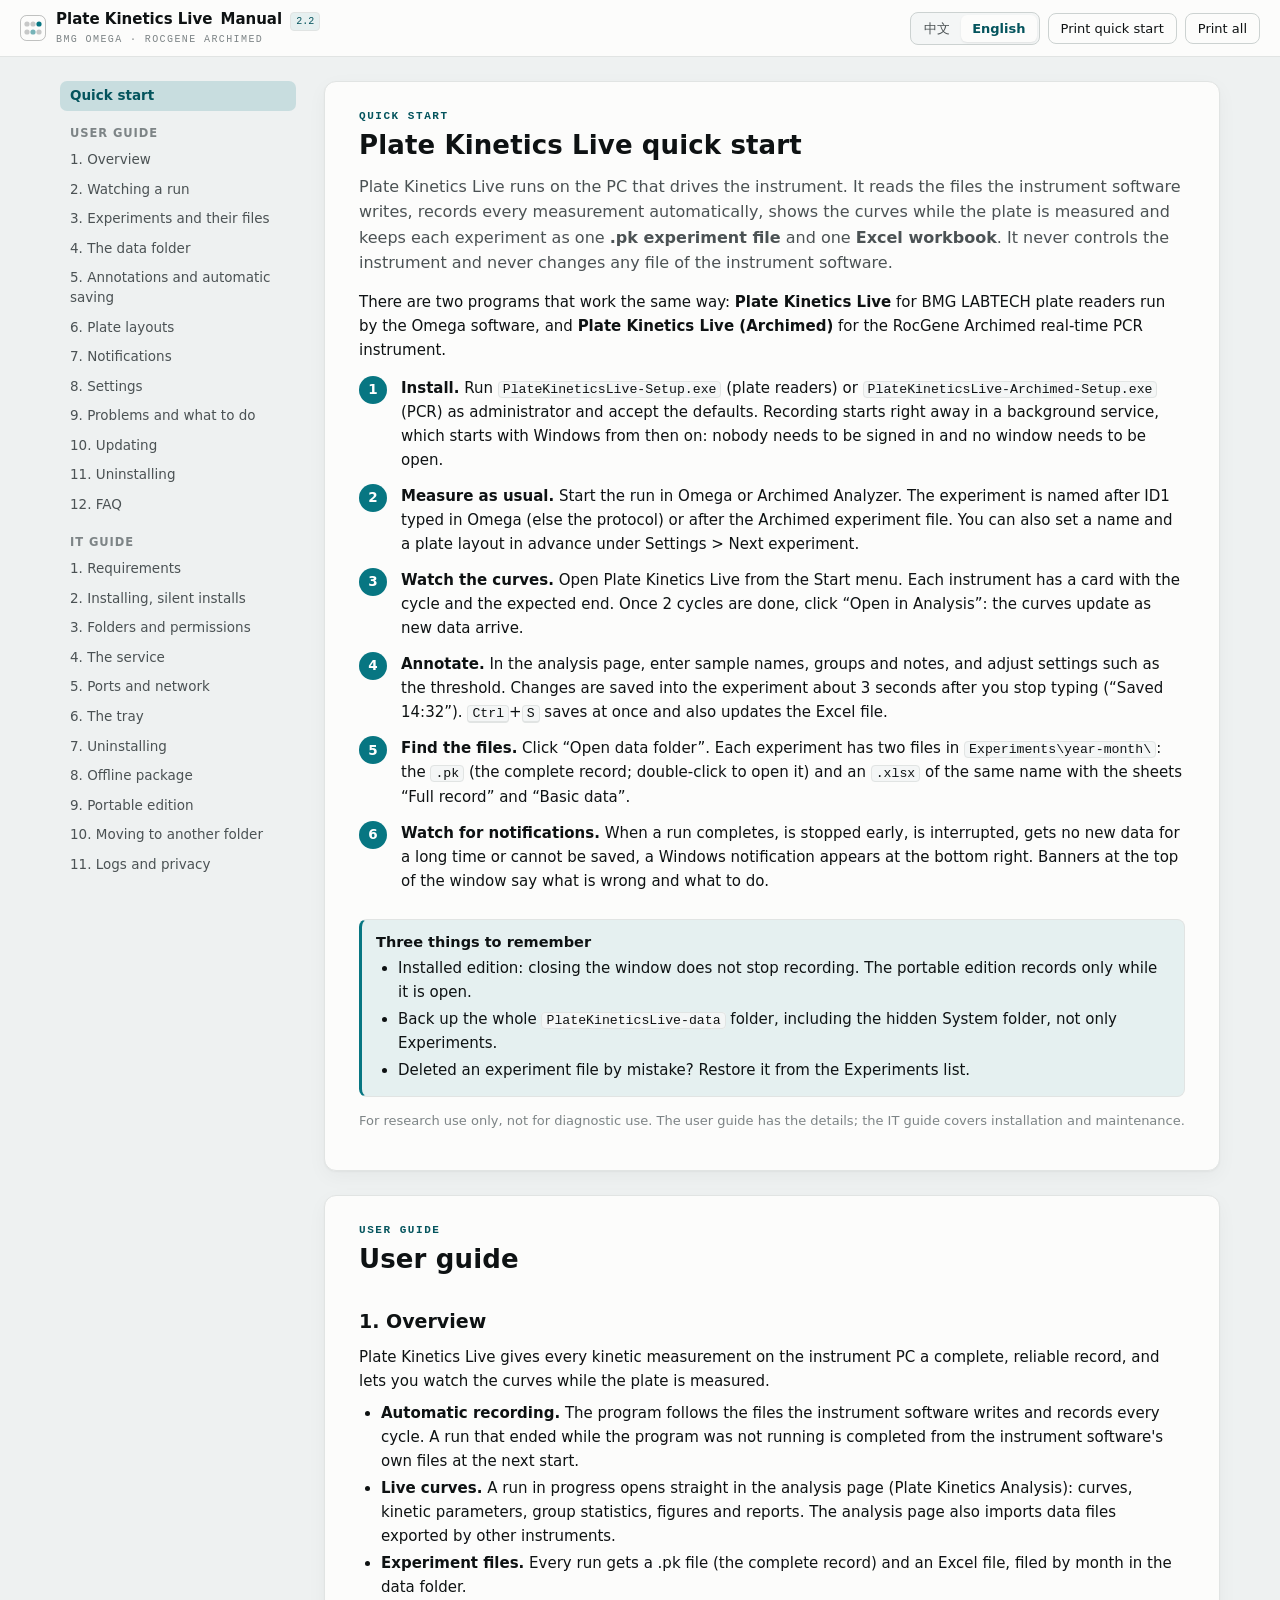
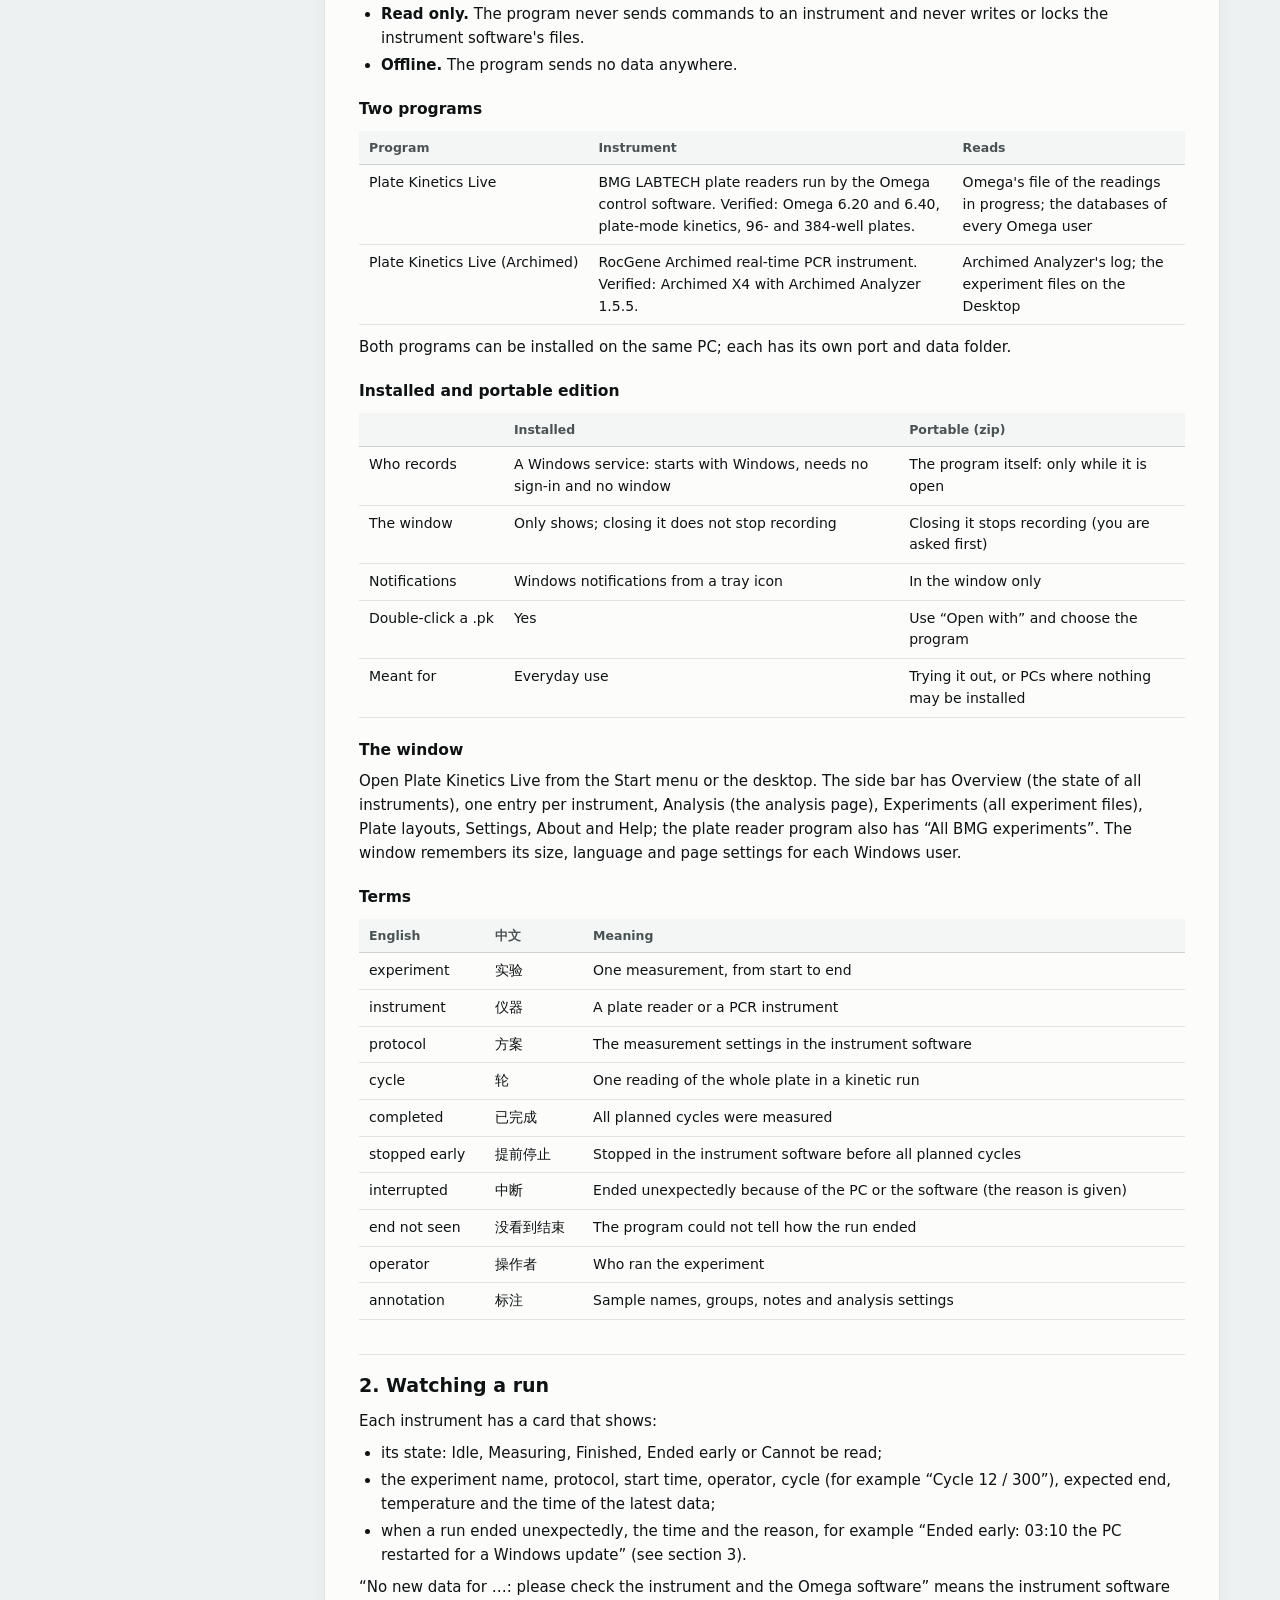
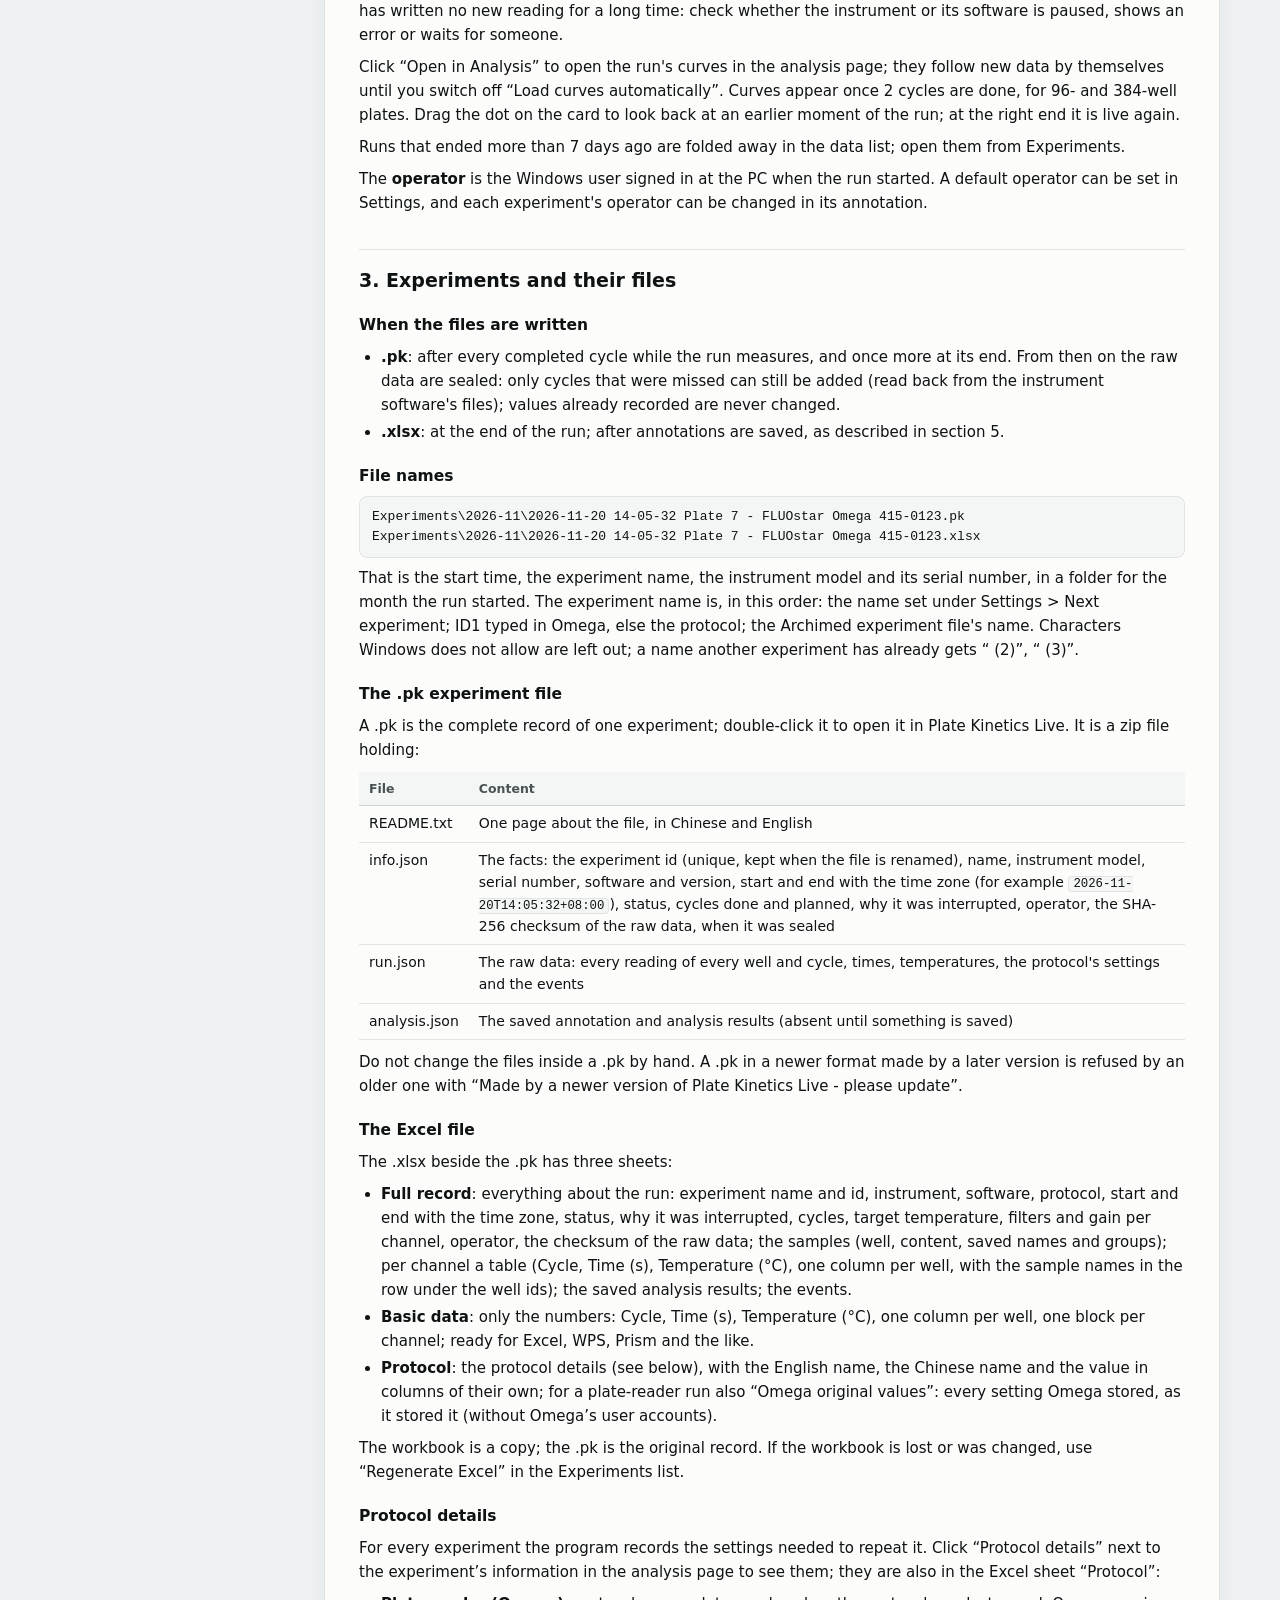
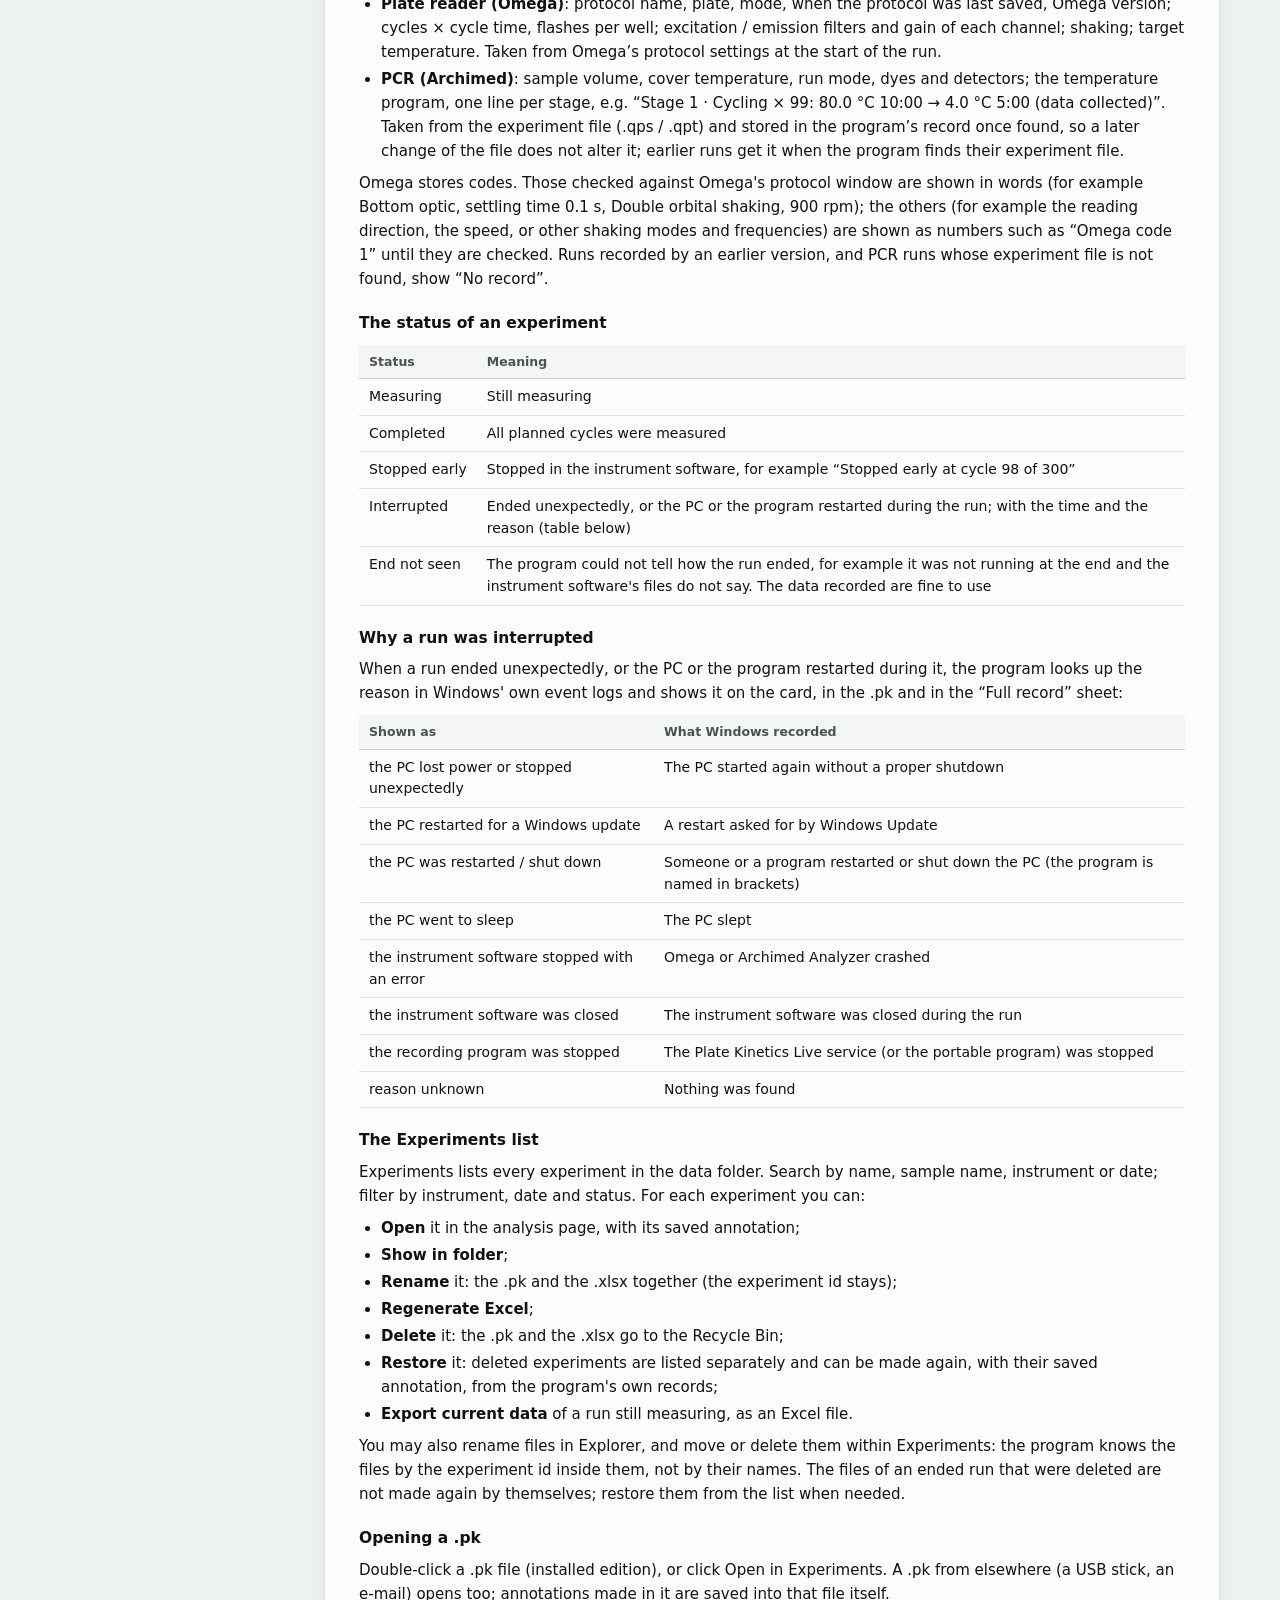
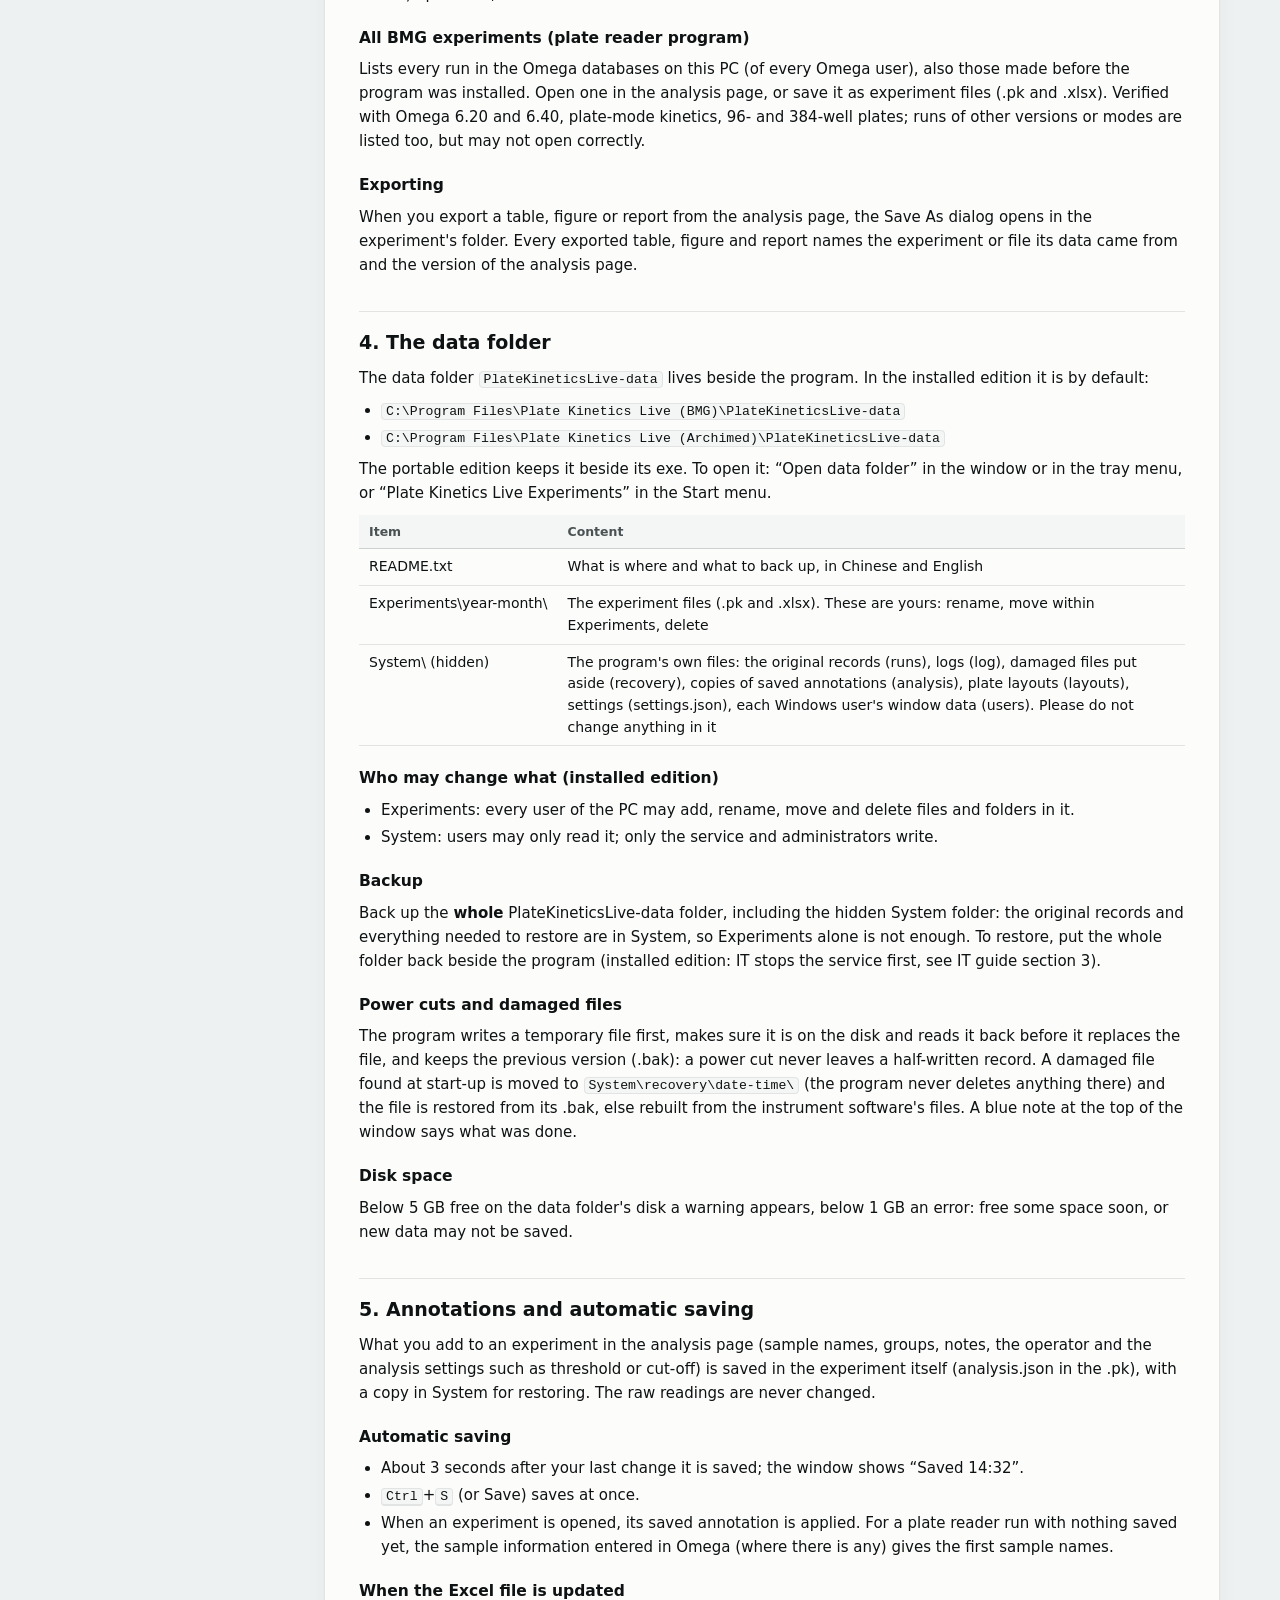
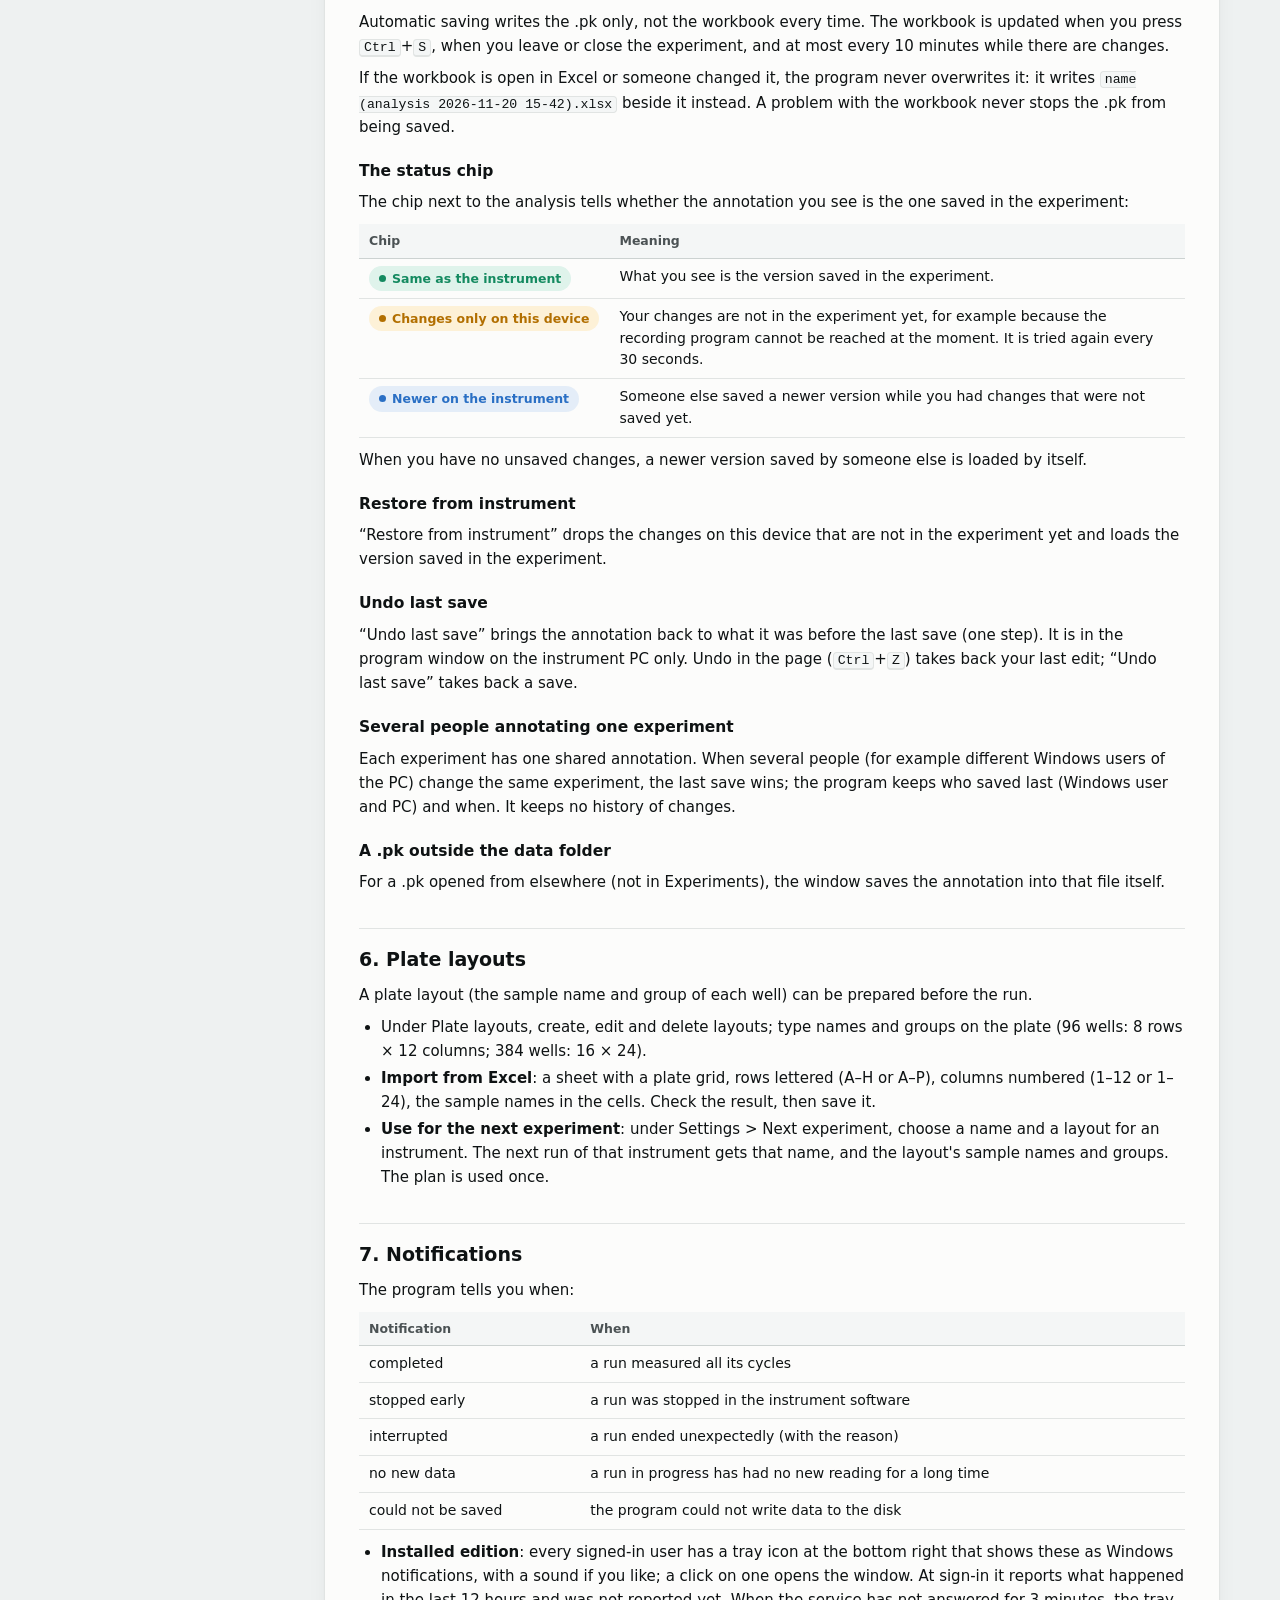
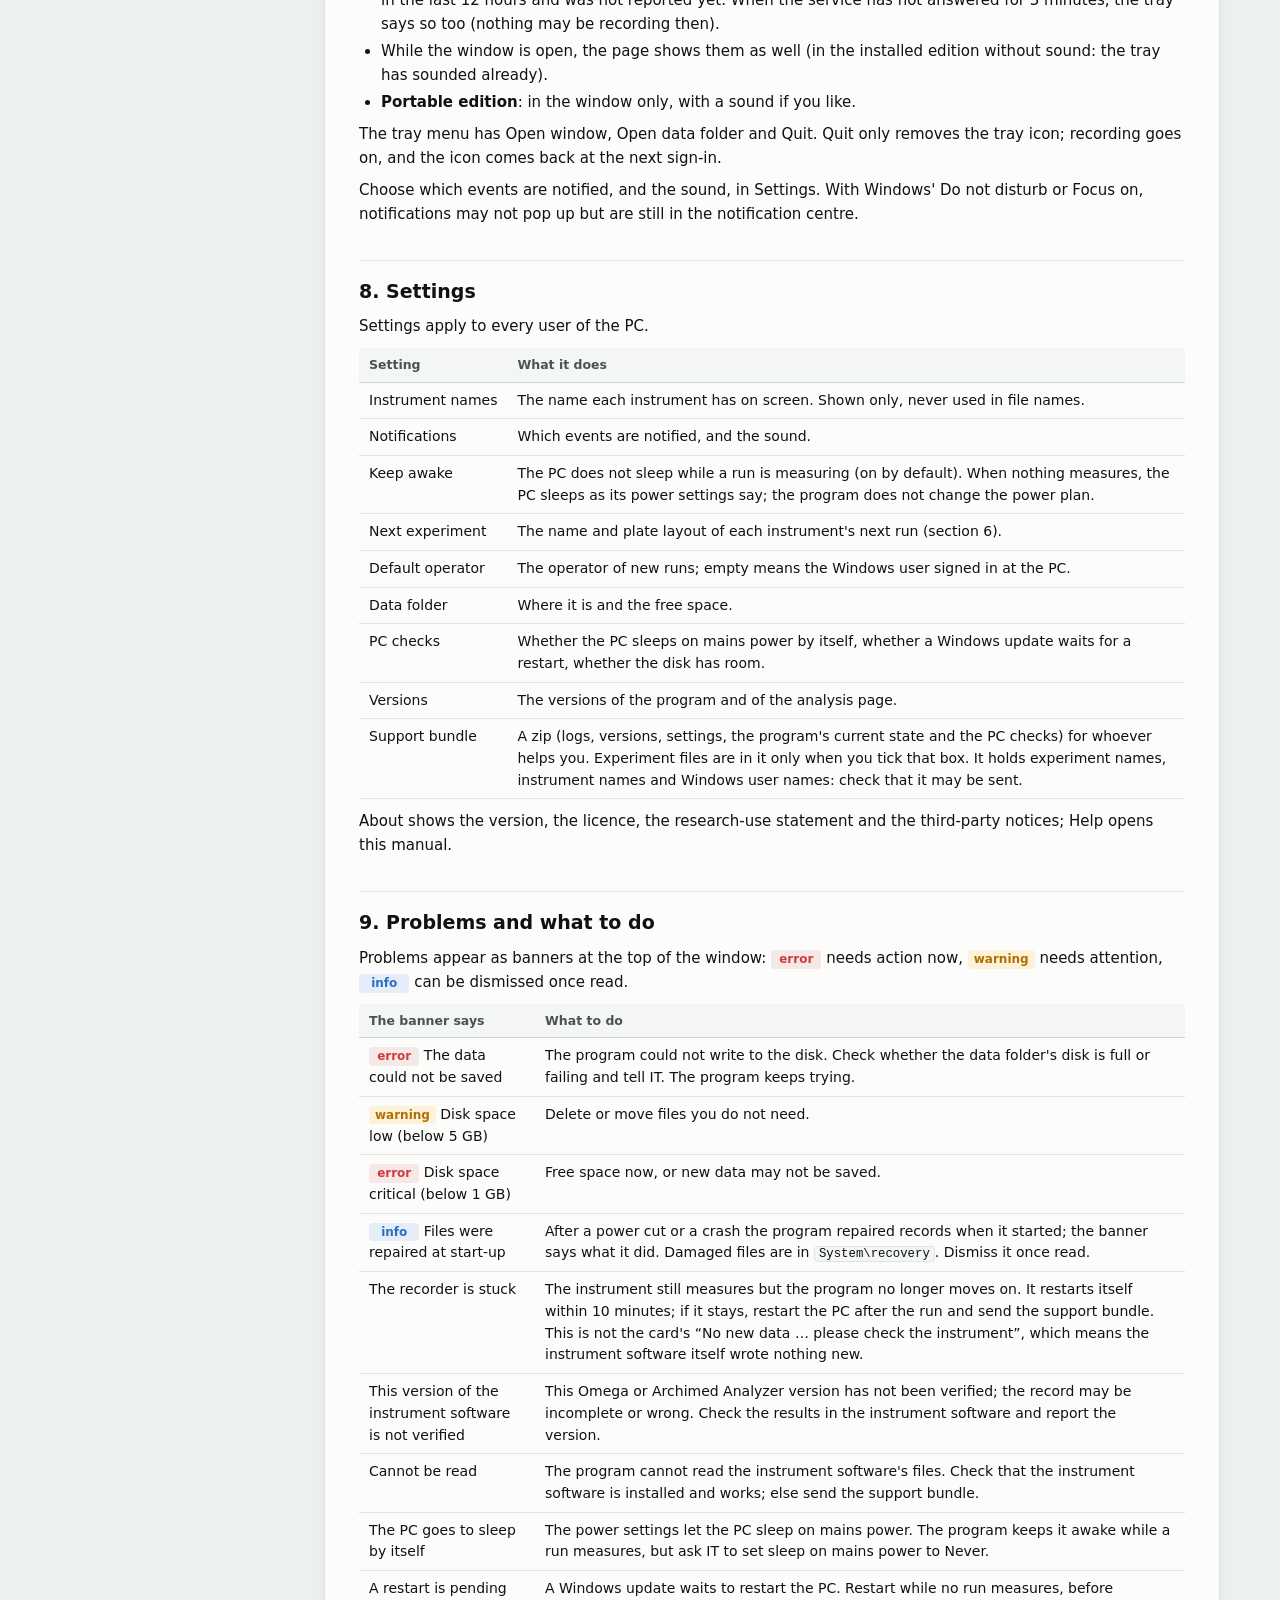
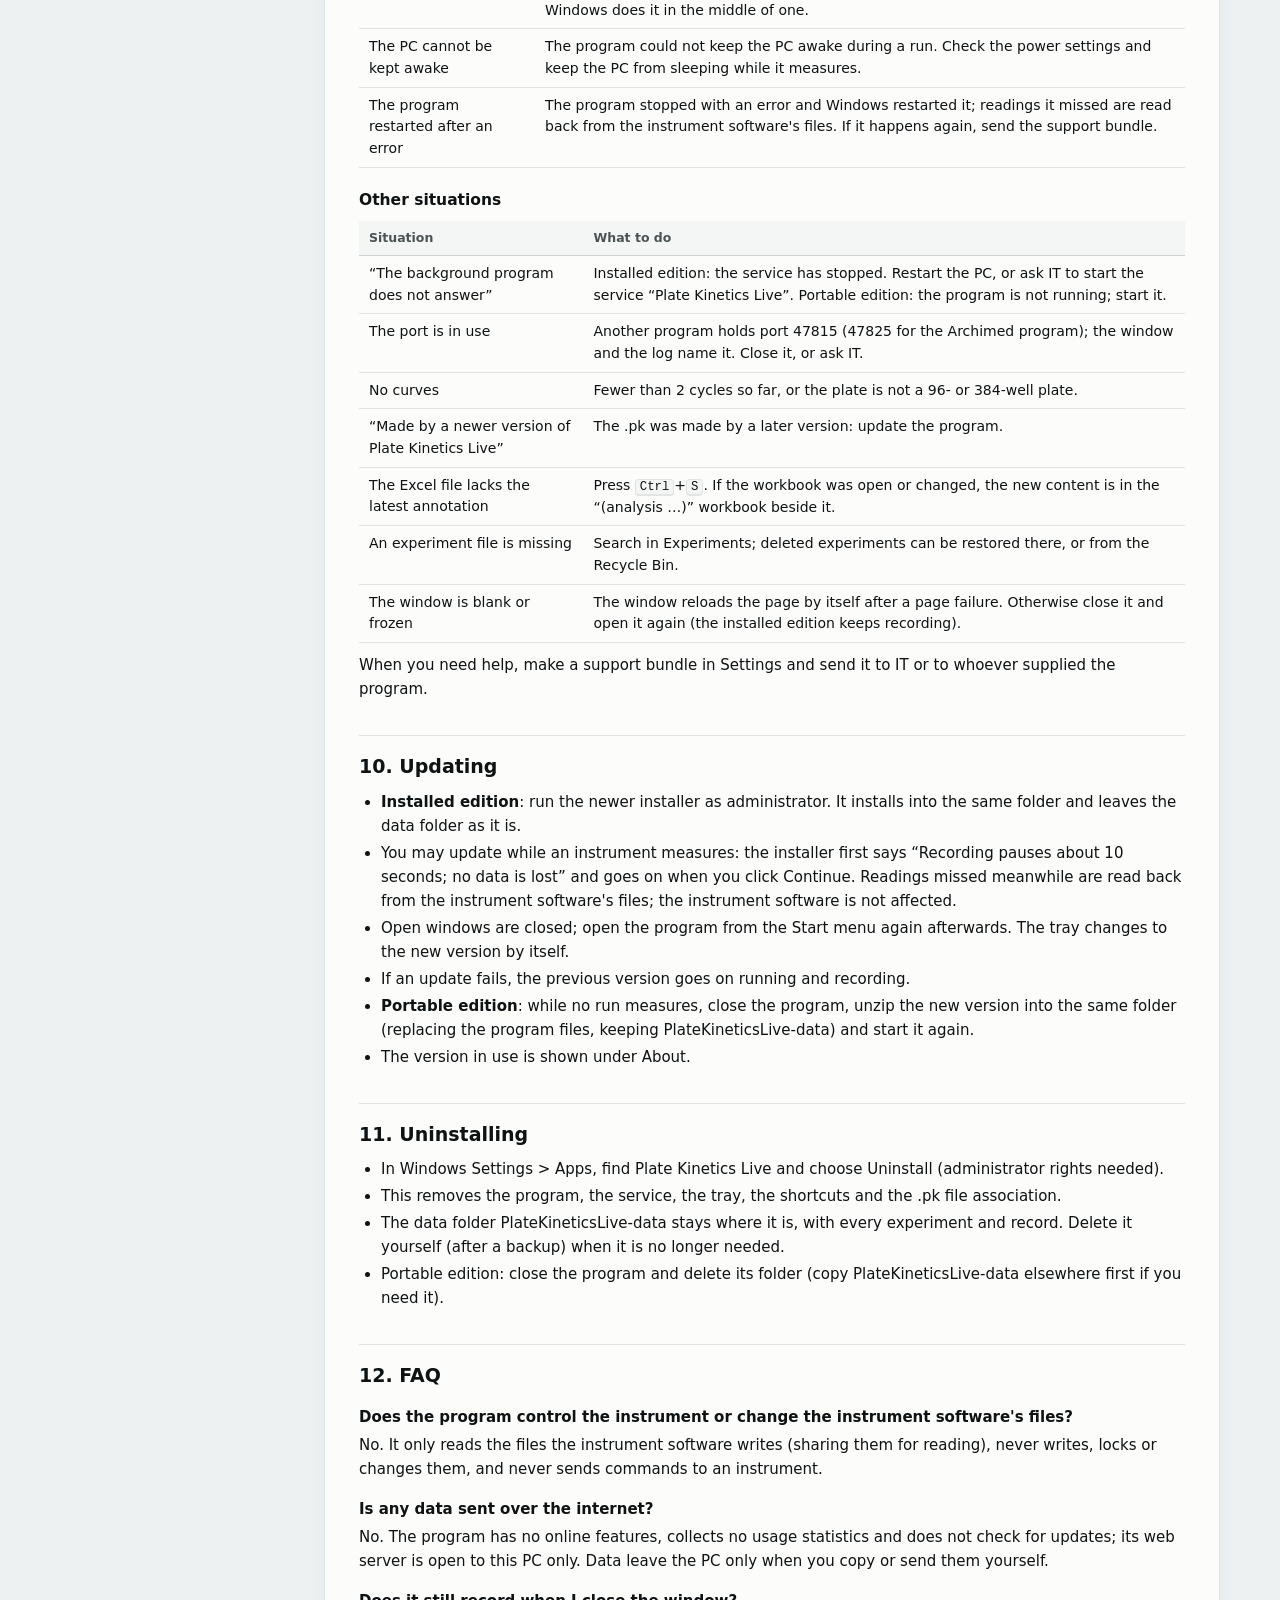
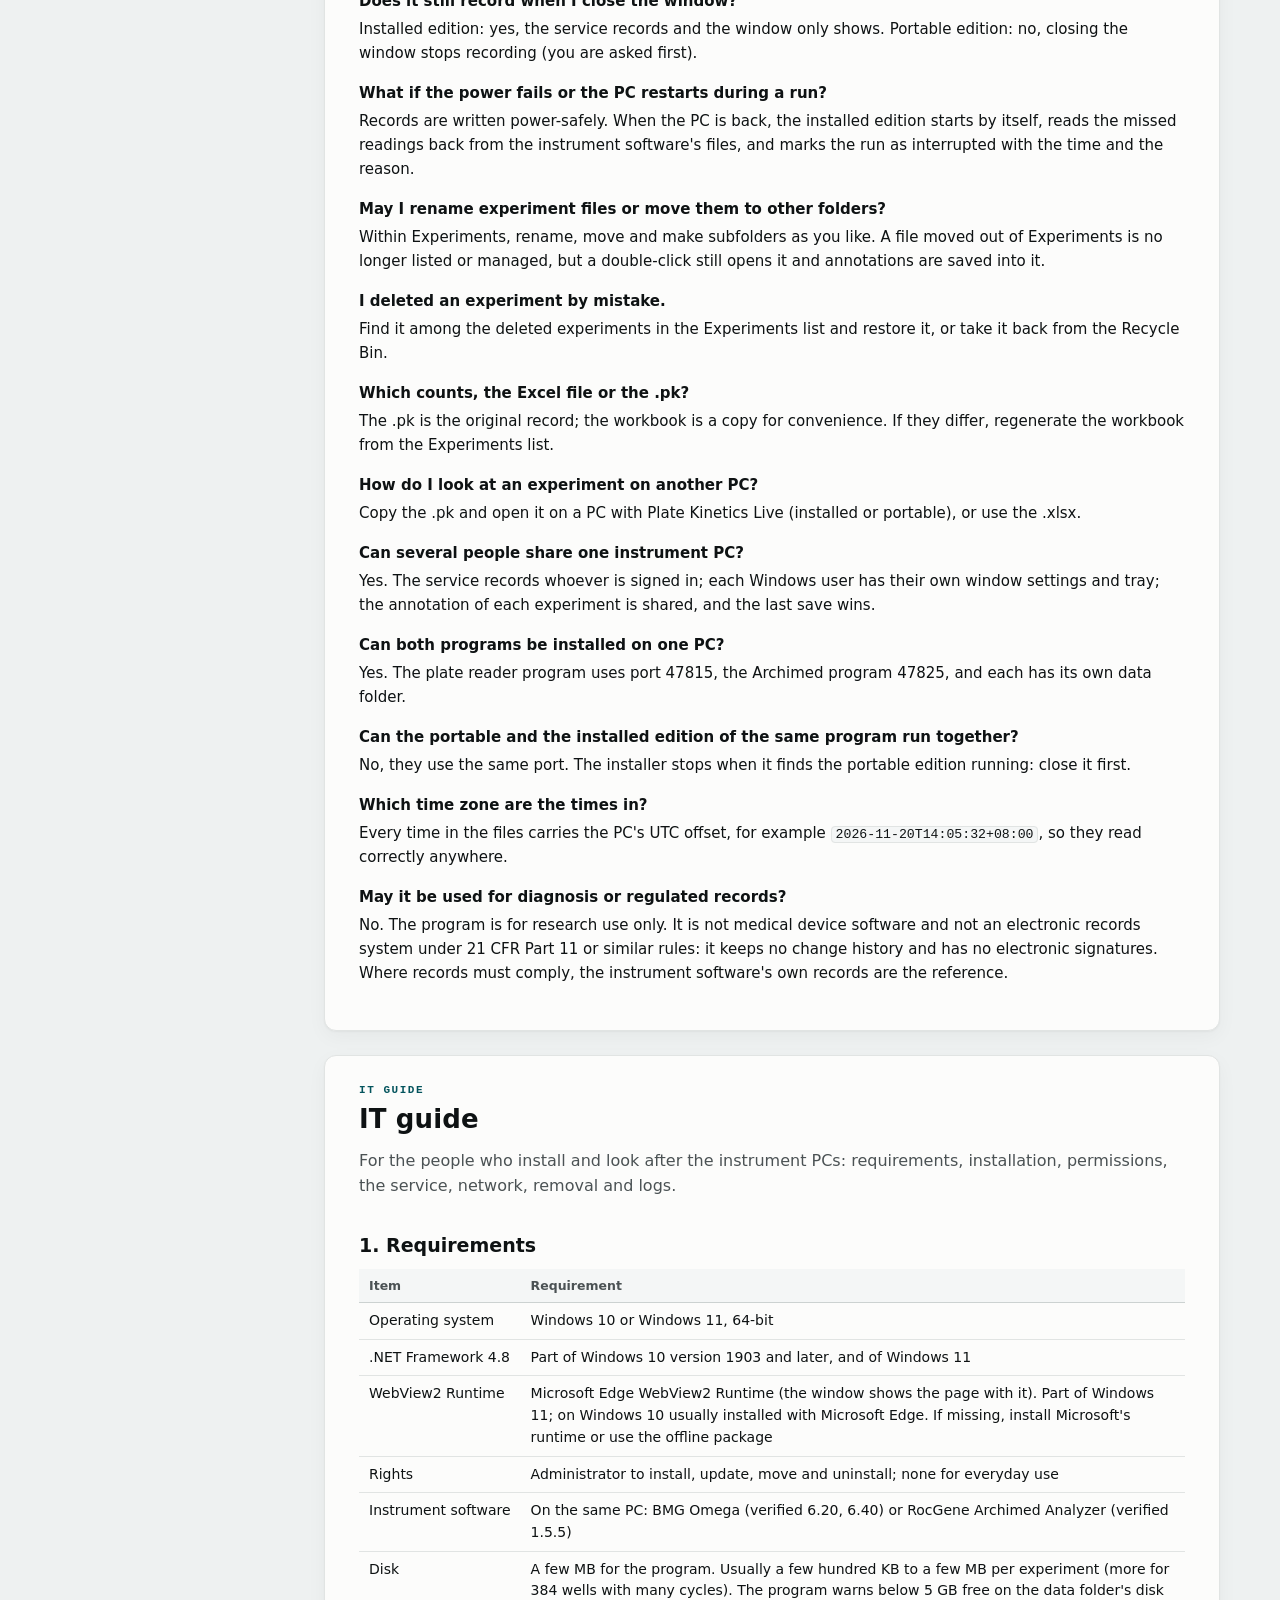
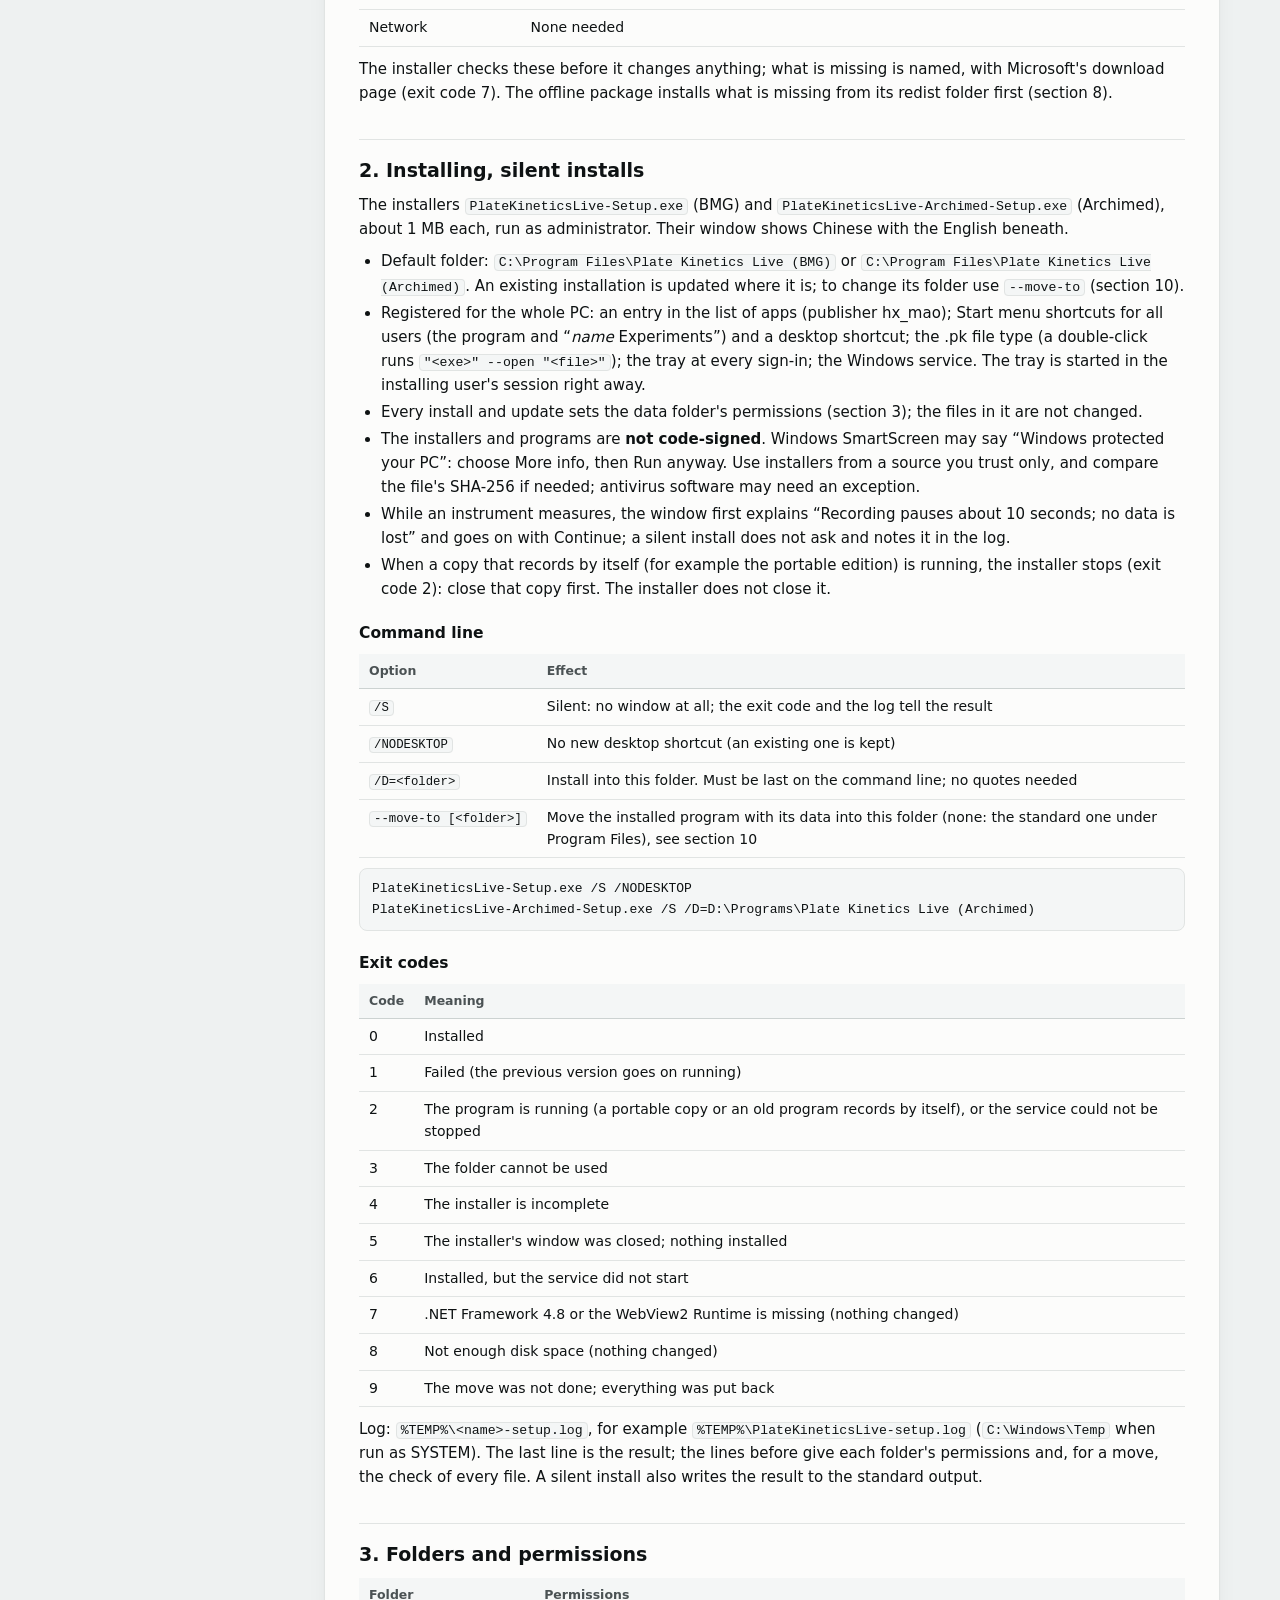
==== commit 3aa397f1: "Protocol details: Omega codes confirmed in the protocol window; manual Co-Authored-By: Claude Opus 5" ====
--- a/help/index.html
+++ b/help/index.html
@@ -378,7 +378,7 @@
 <li><b>读板仪（Omega）</b>：方案名称、板型、测量模式、方案最后保存时间、Omega 版本；循环次数 × 每轮时间、每孔闪光次数；每个通道的激发 / 发射滤光片和增益；振板设置；目标温度。取自实验开始时 Omega 的方案设置。</li>
 <li><b>PCR（Archimed）</b>：反应体积、热盖温度、运行模式、染料和检测项目；温度程序，每个阶段一行，例如“阶段 1 · 循环 99 次：80.0 °C 10:00 → 4.0 °C 5:00 (采光)”。取自实验文件（.qps / .qpt），找到后就存进程序的记录，之后实验文件再改也不影响；以前的实验在程序找到它的实验文件时补上。</li>
 </ul>
-<p>Omega 有几项设置（读板位置、读板方向、振板方式、振板频率、定位延迟、速度）的代码含义还没有核对，暂时显示为“Omega 代码 1”这样的数字，核对后会换成文字。旧版本记录的实验、或者找不到实验文件的 PCR 实验，显示“没有记录”。</p>
+<p>Omega 存的是代码。已经和 Omega 的方案窗口核对过的，显示成文字（例如底读、稳定时间 0.1 秒、双轨道振板、900 rpm）；还没核对的（例如读板方向、速度，或者别的振板方式和频率）暂时显示为“Omega 代码 1”这样的数字，核对后会换成文字。旧版本记录的实验、或者找不到实验文件的 PCR 实验，显示“没有记录”。</p>
 
 <h3>实验的状态</h3>
 <div class="tw"><table>
@@ -959,7 +959,7 @@
 <li><b>Plate reader (Omega)</b>: protocol name, plate, mode, when the protocol was last saved, Omega version; cycles × cycle time, flashes per well; excitation / emission filters and gain of each channel; shaking; target temperature. Taken from Omega’s protocol settings at the start of the run.</li>
 <li><b>PCR (Archimed)</b>: sample volume, cover temperature, run mode, dyes and detectors; the temperature program, one line per stage, e.g. “Stage 1 · Cycling × 99: 80.0 °C 10:00 → 4.0 °C 5:00 (data collected)”. Taken from the experiment file (.qps / .qpt) and stored in the program’s record once found, so a later change of the file does not alter it; earlier runs get it when the program finds their experiment file.</li>
 </ul>
-<p>The meaning of some Omega codes (read from top/bottom, reading direction, shaking mode, shaking frequency, positioning delay, speed) is not confirmed yet: they are shown as numbers such as “Omega code 1” until they are. Runs recorded by an earlier version, and PCR runs whose experiment file is not found, show “No record”.</p>
+<p>Omega stores codes. Those checked against Omega's protocol window are shown in words (for example Bottom optic, settling time 0.1 s, Double orbital shaking, 900 rpm); the others (for example the reading direction, the speed, or other shaking modes and frequencies) are shown as numbers such as “Omega code 1” until they are checked. Runs recorded by an earlier version, and PCR runs whose experiment file is not found, show “No record”.</p>
 
 <h3>The status of an experiment</h3>
 <div class="tw"><table>
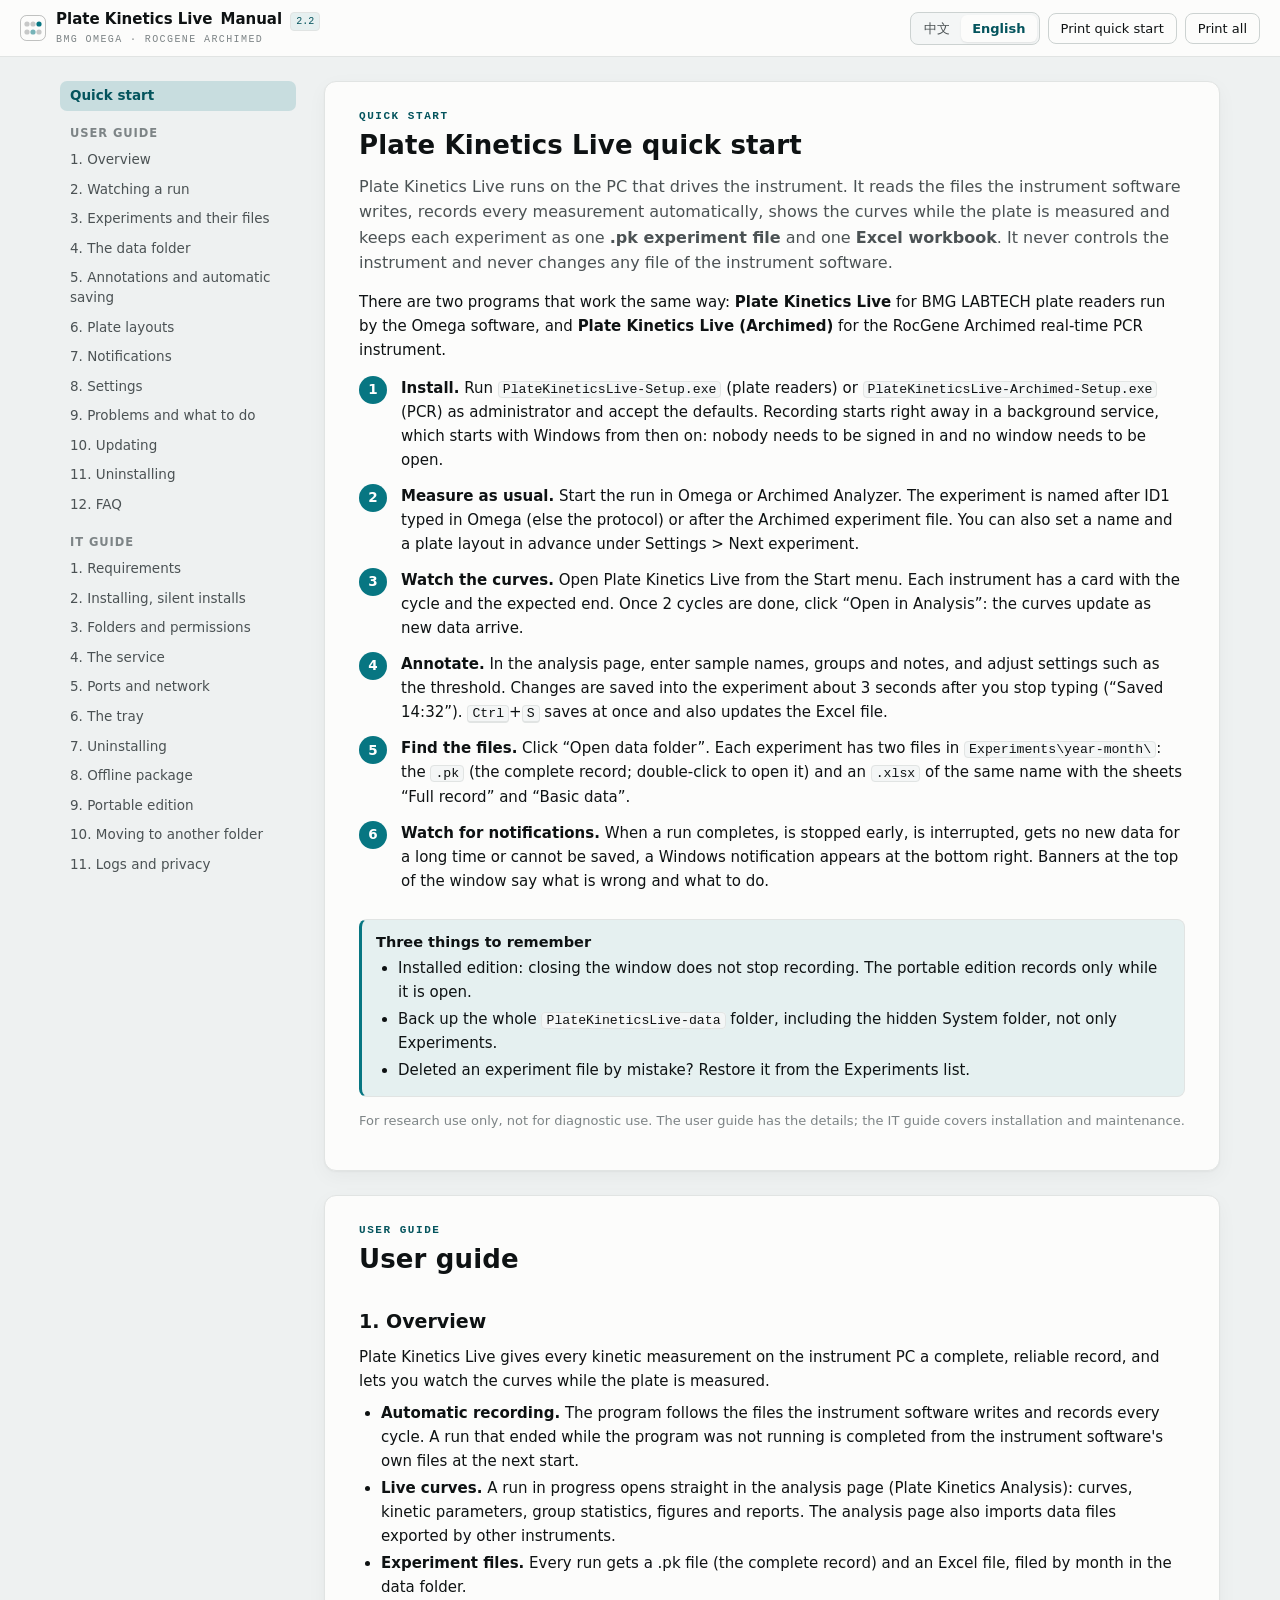
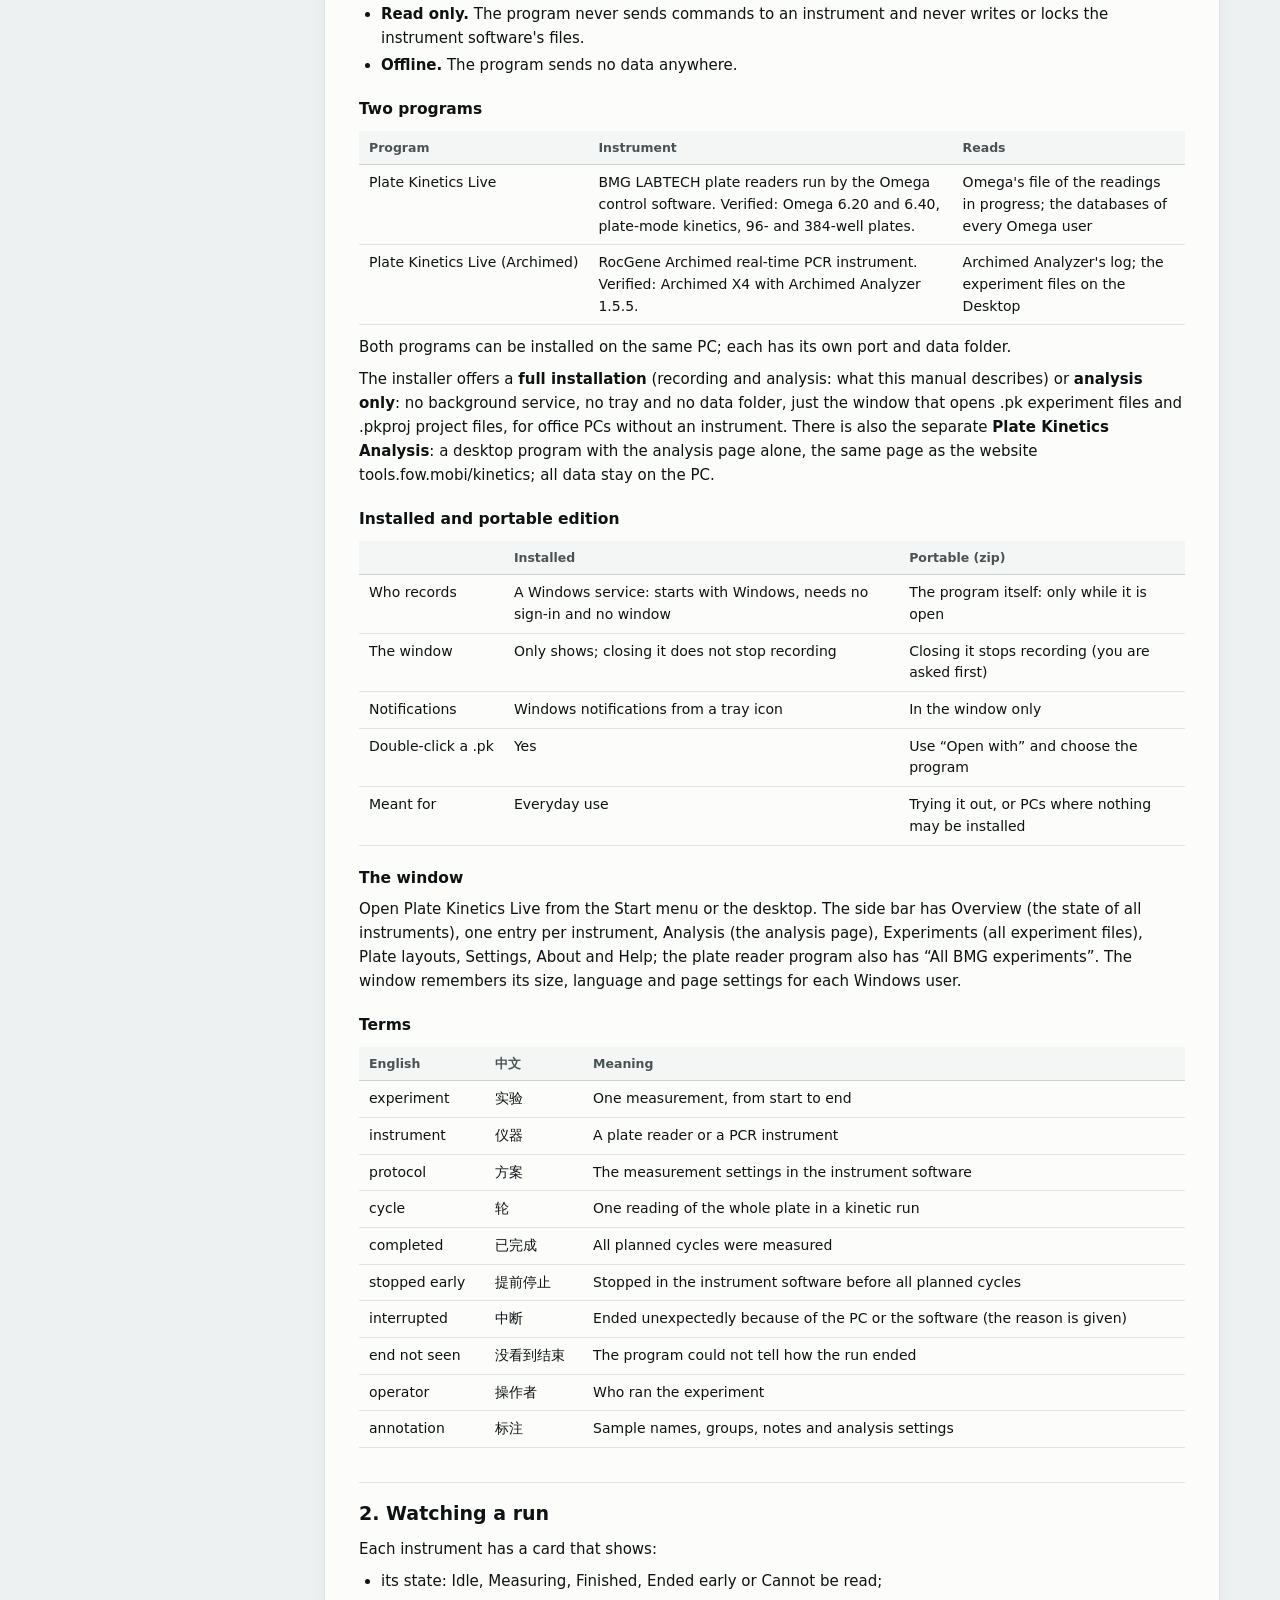
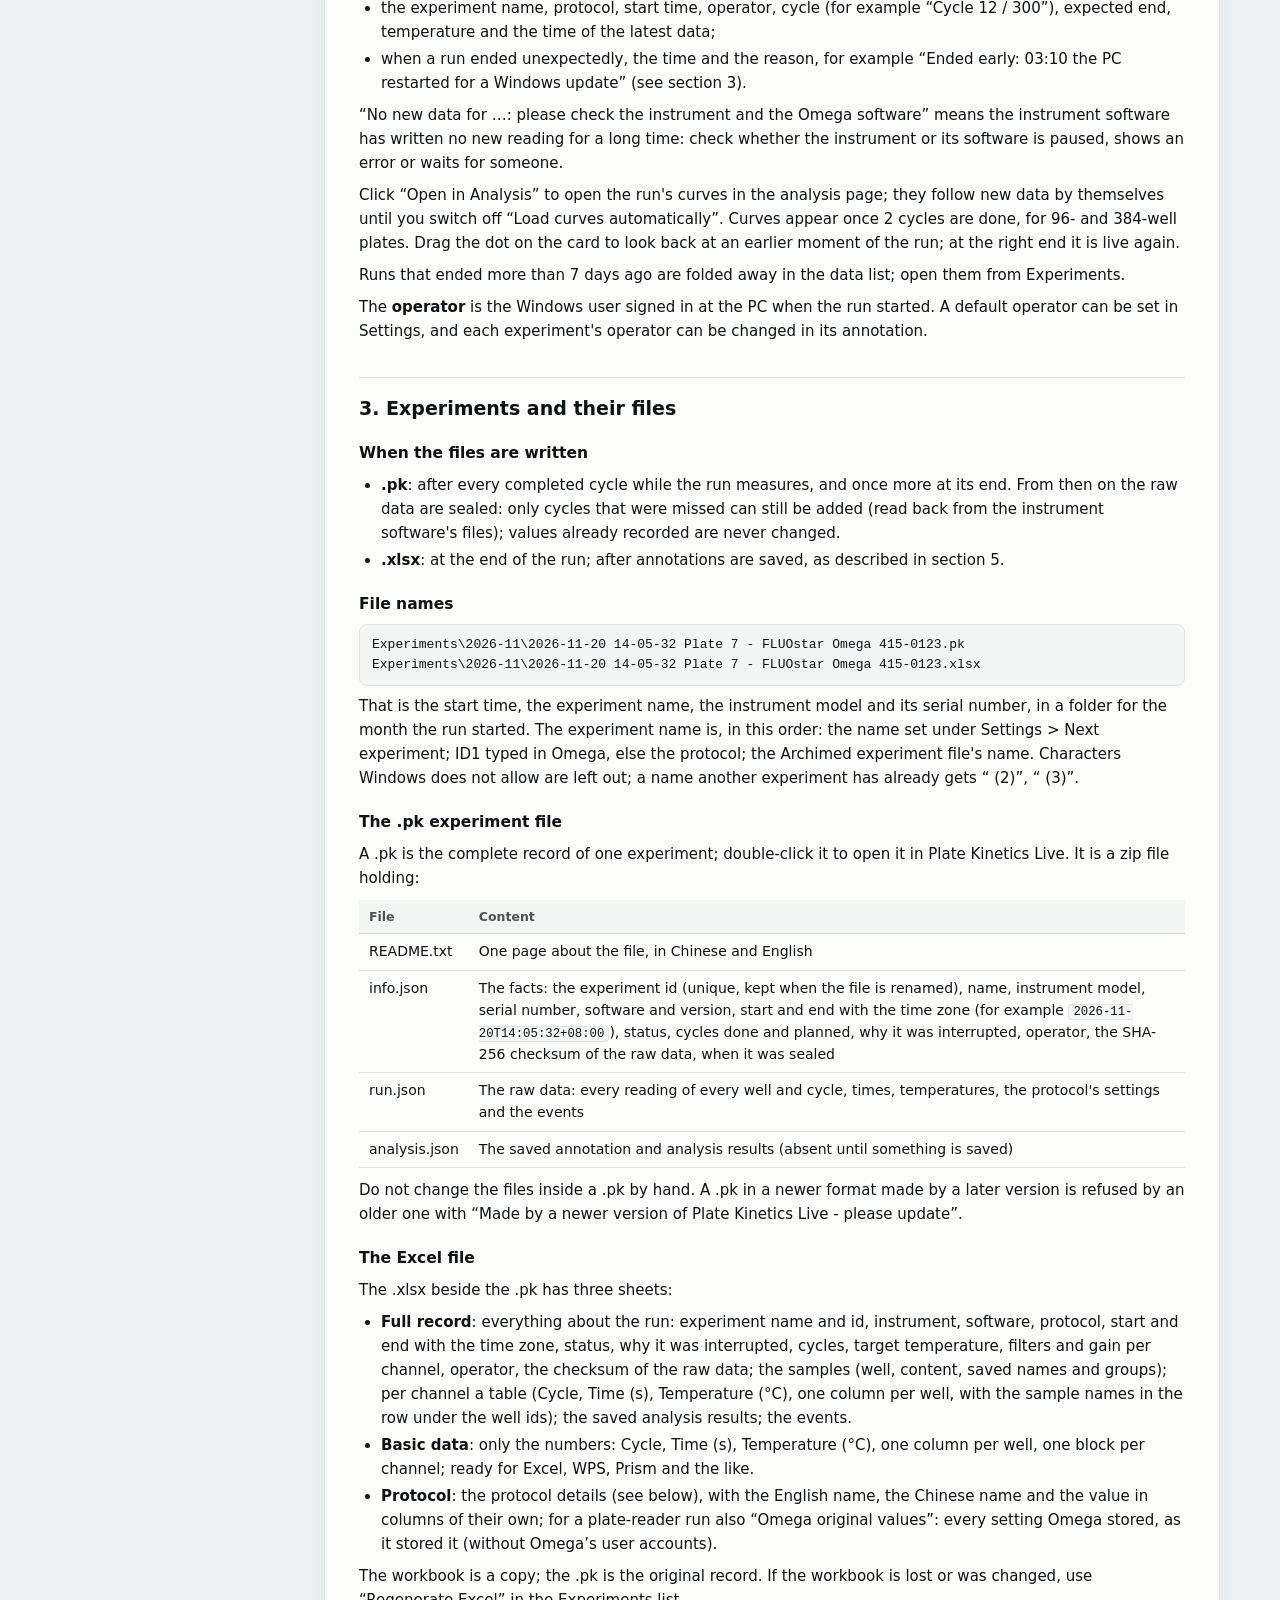
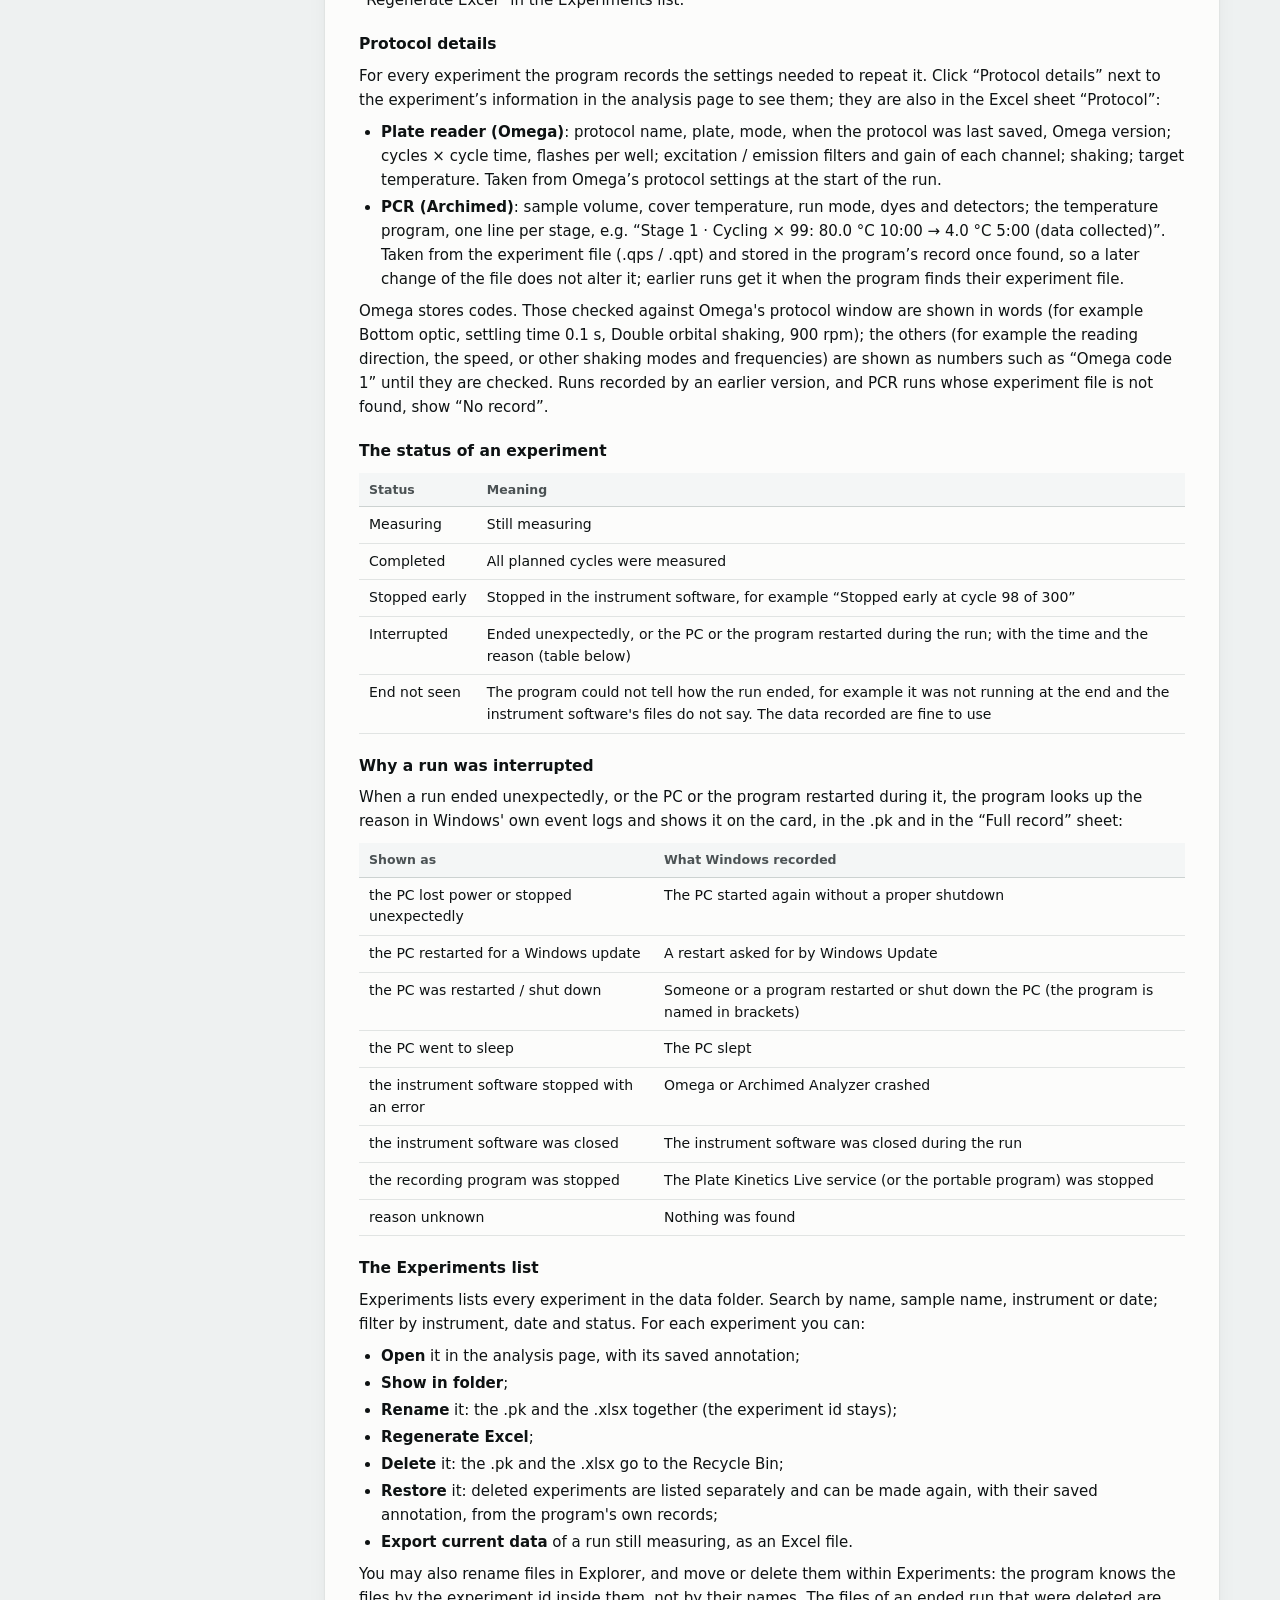
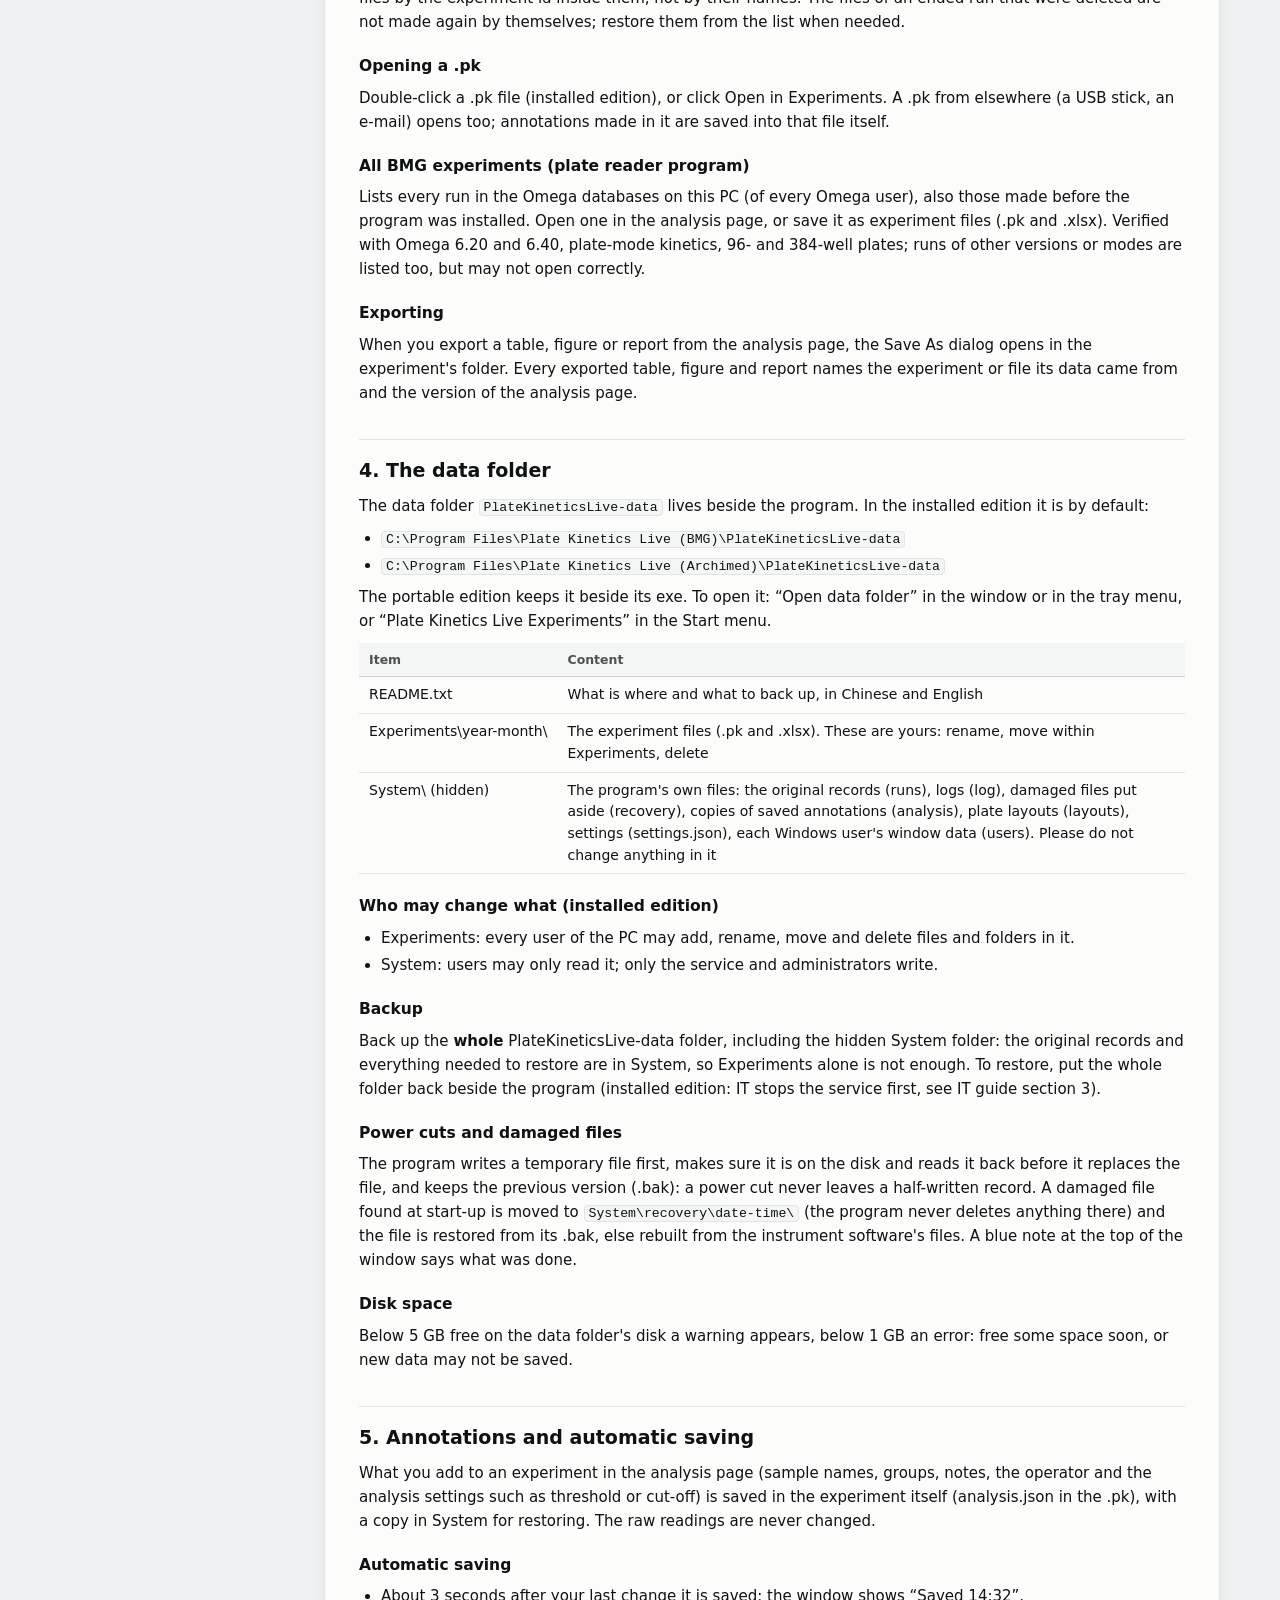
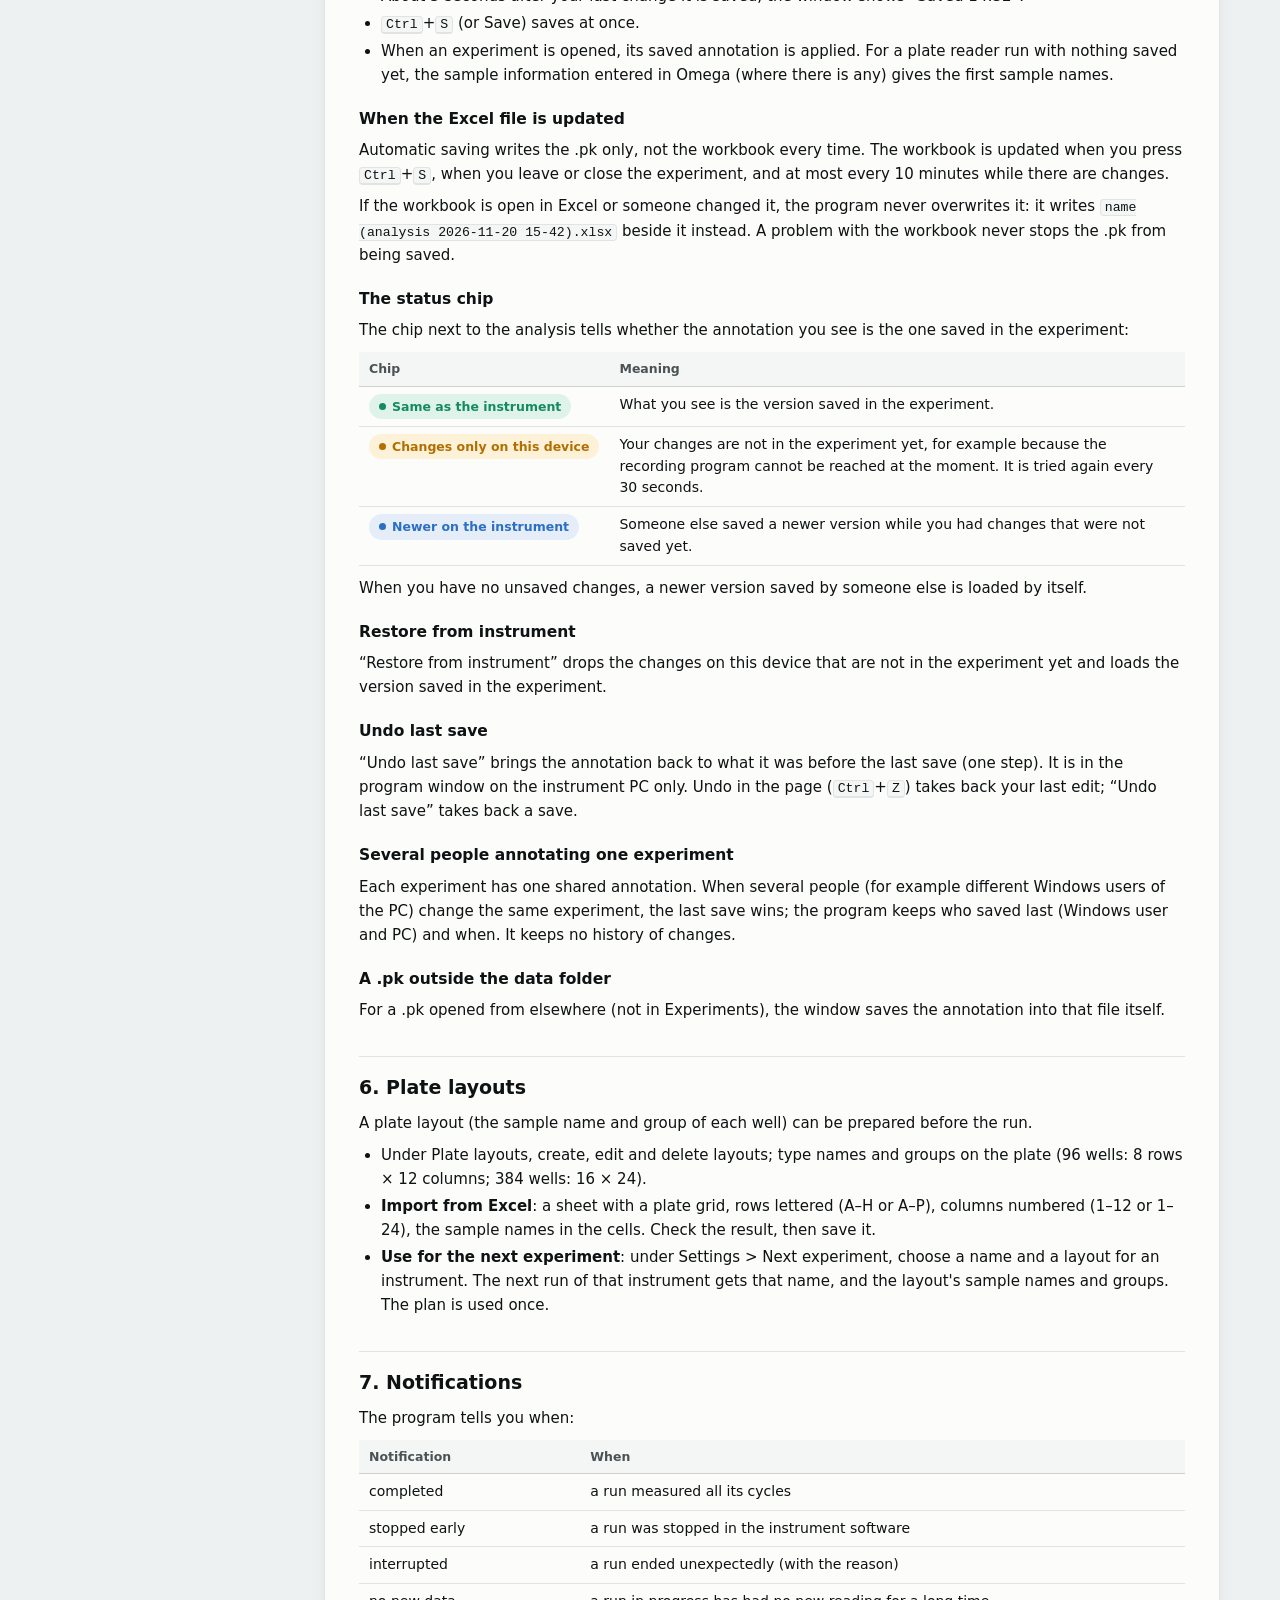
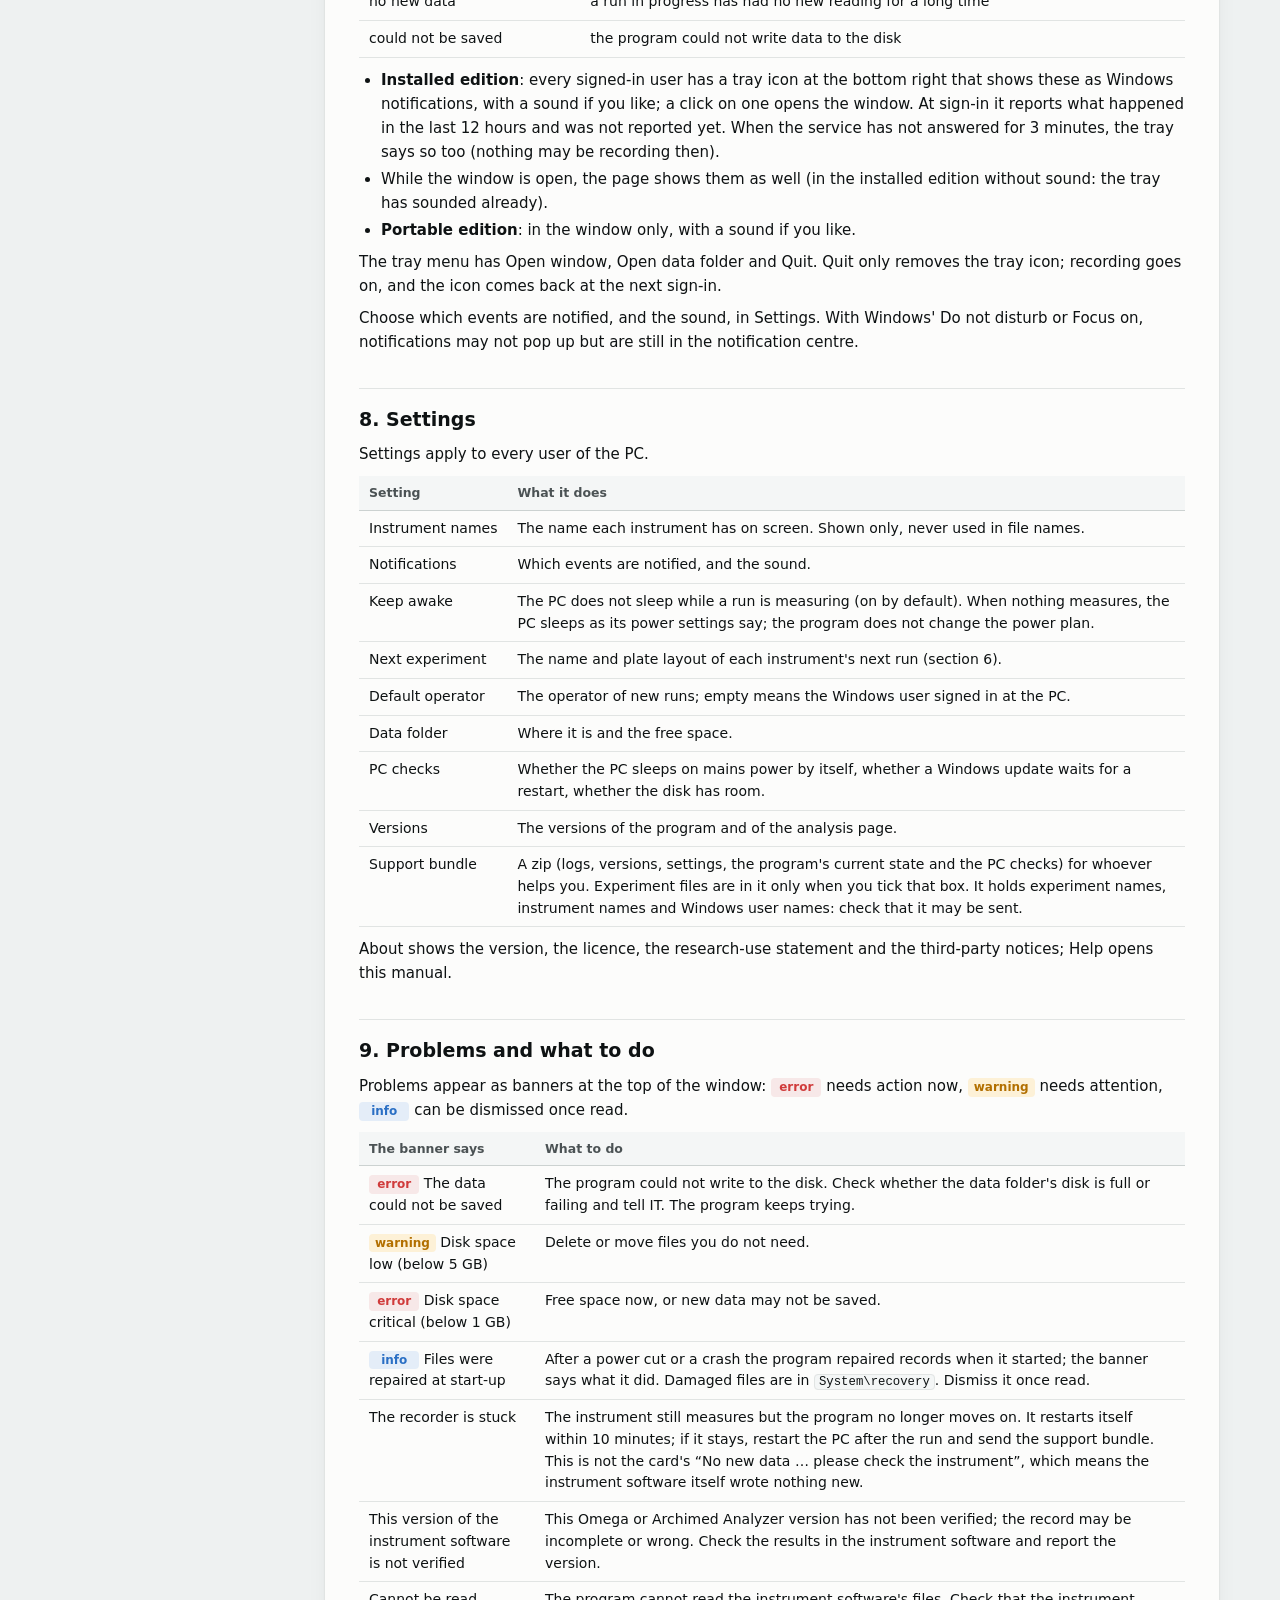
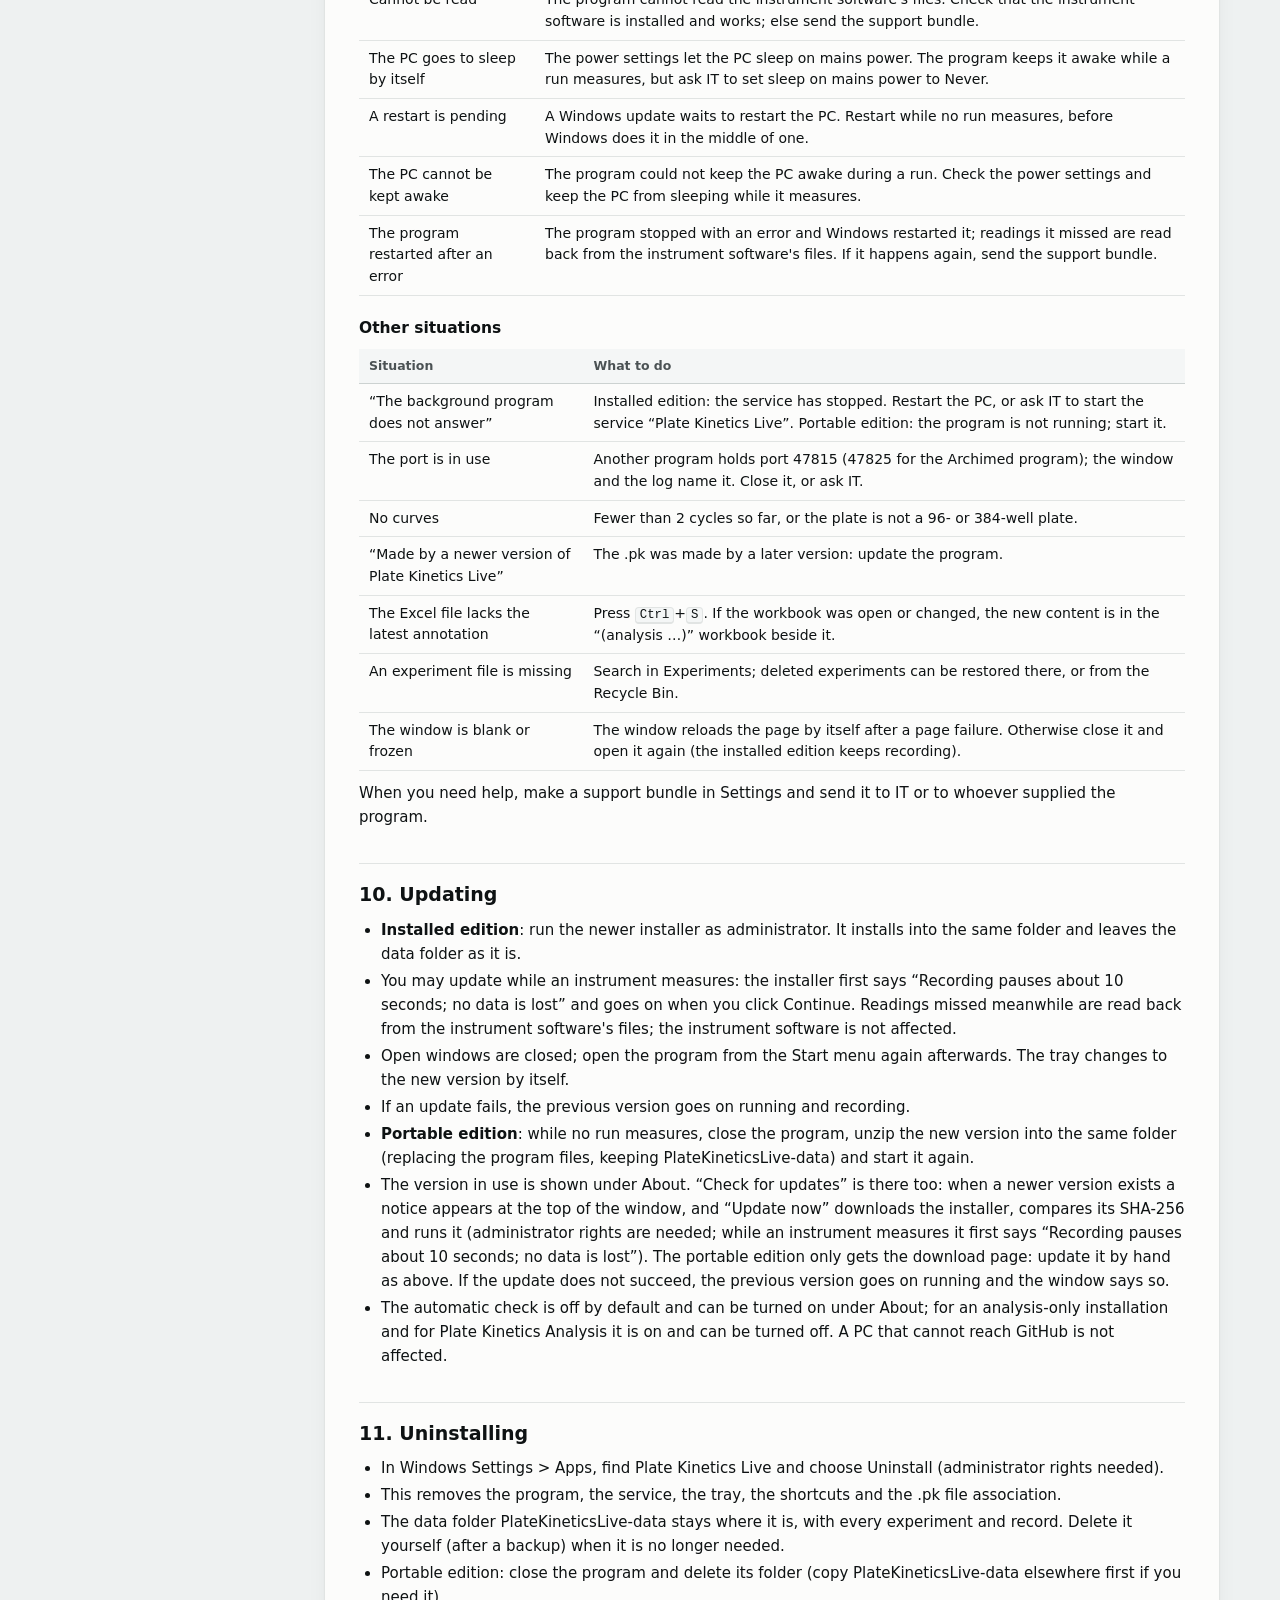
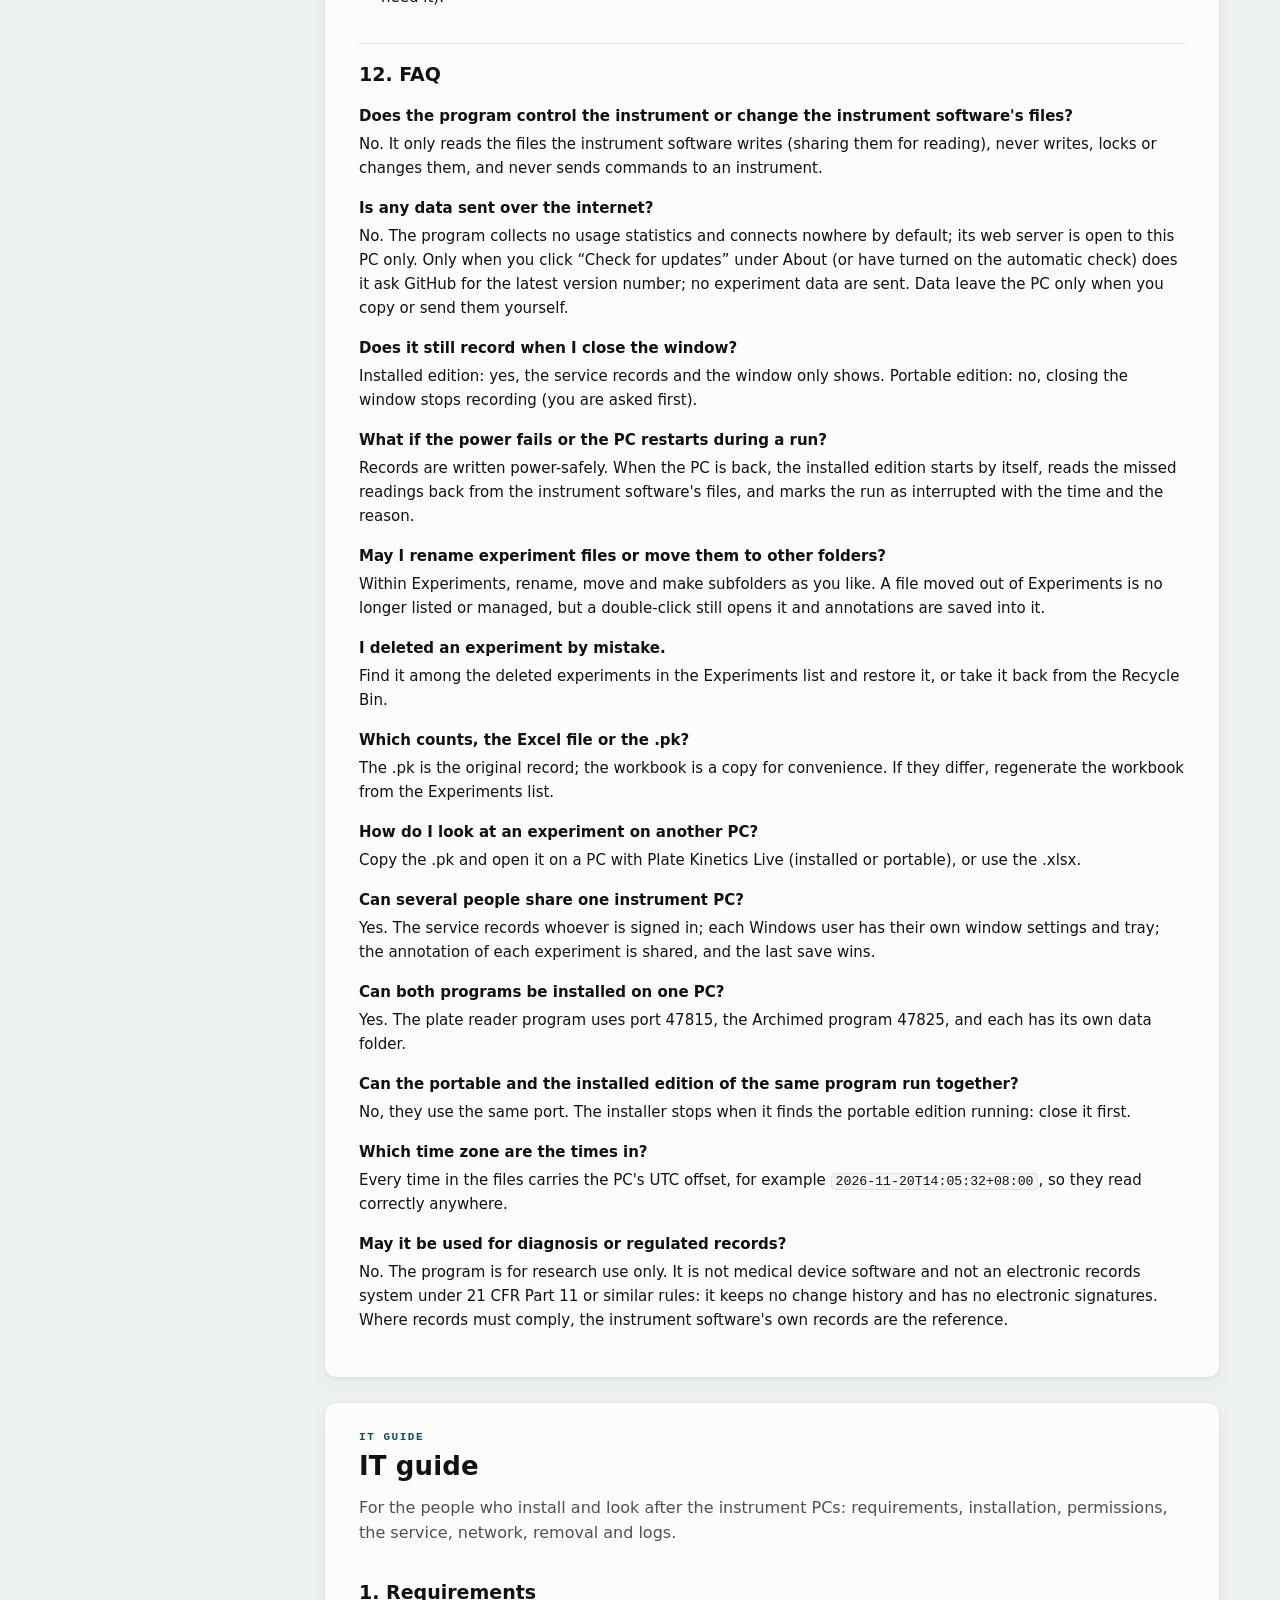
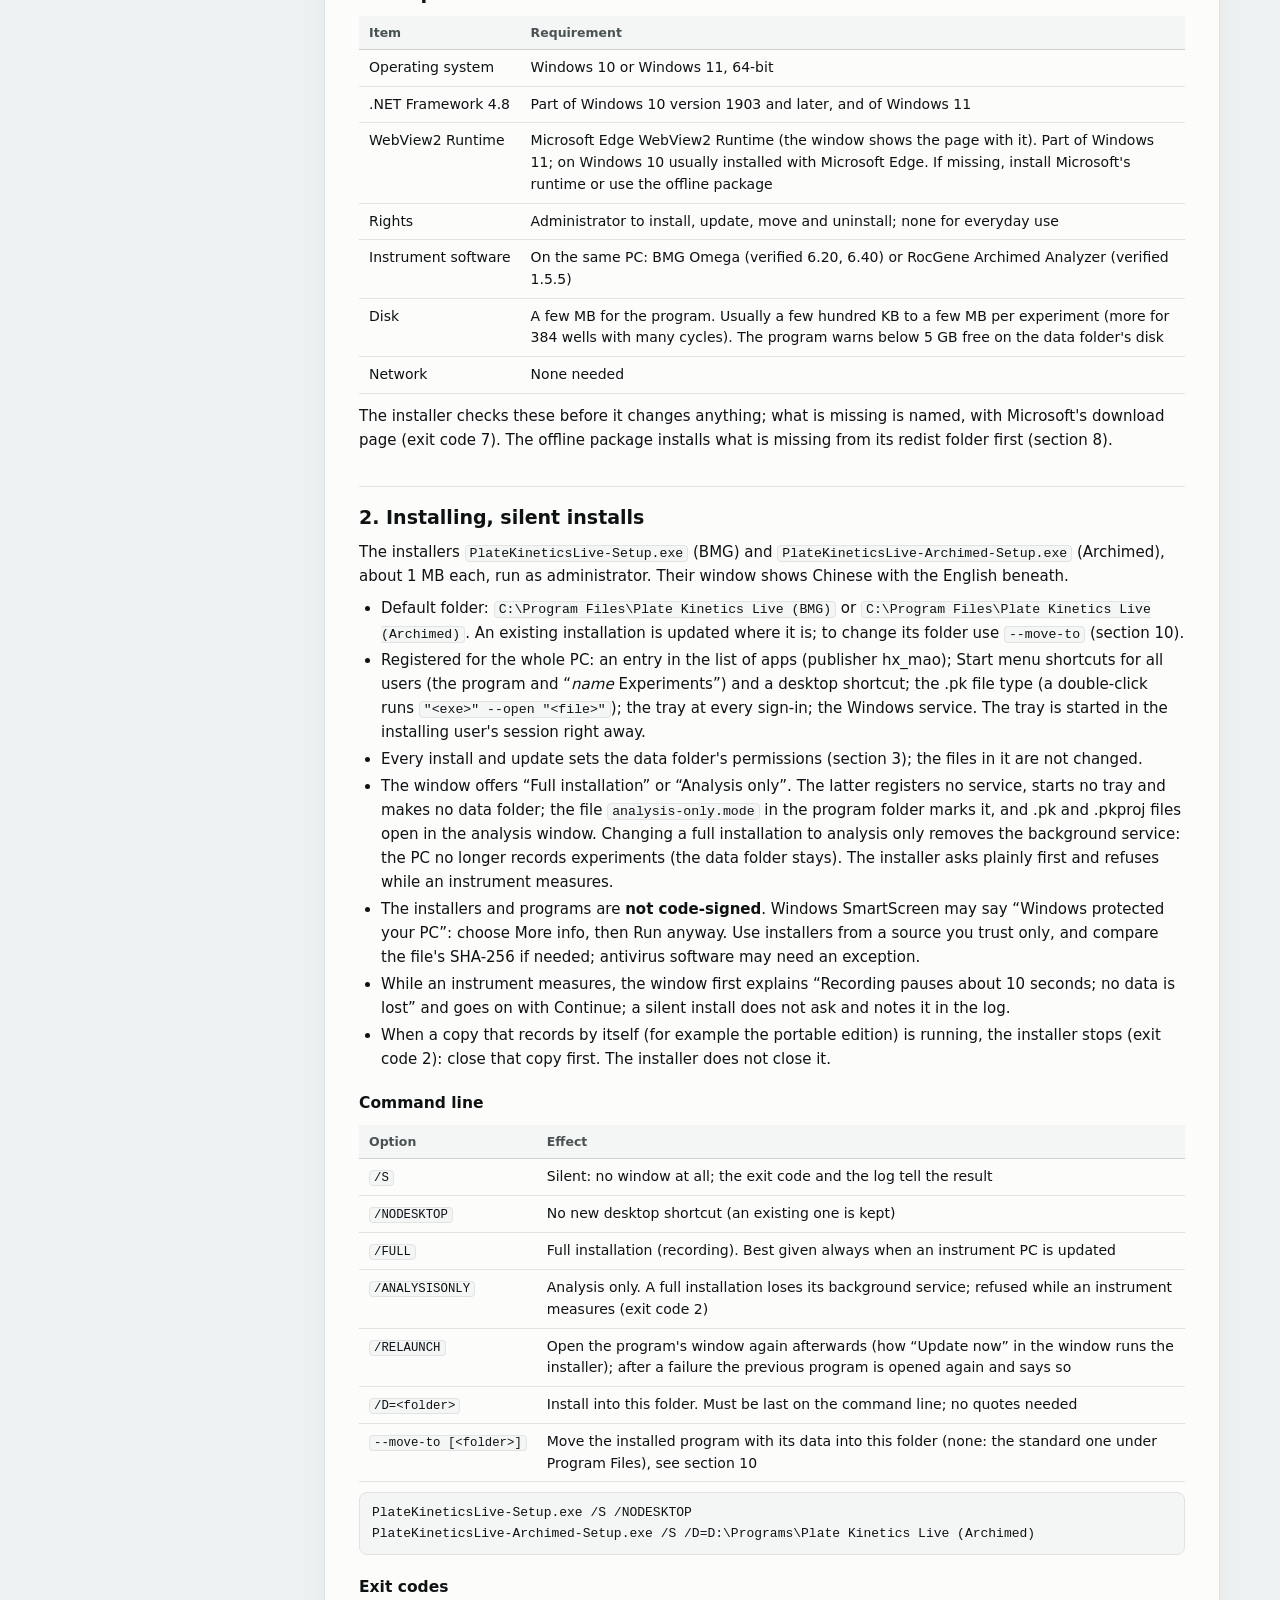
==== commit 1ff1b5b5: "v2.10.0 / PlateKineticsAnalysis 3.19.0: safety and reliability round, page v3.19.0 Desktop window an" ====
--- a/help/index.html
+++ b/help/index.html
@@ -300,6 +300,7 @@
 <tr><td>Plate Kinetics Live (Archimed)</td><td class="wrap-ok">RocGene Archimed 实时荧光定量 PCR 仪。已验证：Archimed X4 和 Archimed Analyzer 1.5.5。</td><td class="wrap-ok">Archimed Analyzer 的日志；桌面上的实验文件</td></tr>
 </table></div>
 <p>两个程序可以装在同一台电脑上，各用各的端口和数据文件夹，互不影响。</p>
+<p>安装时可以选<b>完整安装</b>（记录仪器并分析，本手册讲的就是它）或<b>仅安装分析软件</b>：没有后台服务、托盘和数据文件夹，只用来打开 .pk 实验文件和 .pkproj 项目文件做分析，适合不接仪器的办公电脑。另有单独的 <b>Plate Kinetics Analysis</b>：只有分析页面的桌面程序，和网站 tools.fow.mobi/kinetics 是同一个页面，数据都留在本机。</p>
 
 <h3>安装版和便携版</h3>
 <div class="tw"><table>
@@ -558,7 +559,8 @@
 <li>开着的窗口会被关掉，更新后从开始菜单重新打开；托盘自己换成新版本。</li>
 <li>更新失败时，原来的版本照常运行和记录。</li>
 <li><b>便携版</b>：在没有实验测量时关掉程序，把新版本解压到原来的文件夹（覆盖程序文件，保留 PlateKineticsLive-data），再启动。</li>
-<li>当前版本号在“关于”里。</li>
+<li>当前版本号在“关于”里。那里还有“检查更新”：有新版本时窗口上方出现提示，点“立即更新”就下载安装程序、核对它的 SHA-256 后运行（需要管理员权限；有仪器在测量时先提醒“记录会停约 10 秒，不丢数据”）。便携版只给出下载页面，请按上一条手动更新。没有更新成功时，原来的版本照常运行，窗口会说明。</li>
+<li>“自动检查更新”默认关闭，可以在“关于”里打开；“仅安装分析软件”和 Plate Kinetics Analysis 默认打开，可以关掉。不能访问 GitHub 的电脑不受影响。</li>
 </ul>
 
 <h2 id="zh-uninstall">11. 卸载</h2>
@@ -574,7 +576,7 @@
 <dt>程序会控制仪器，或者改动仪器软件的文件吗？</dt>
 <dd>不会。它只读取仪器软件写下的文件（与仪器软件共享读取），从不写入、锁住或改动它们，也从不向仪器发送命令。</dd>
 <dt>数据会被发到网上吗？</dt>
-<dd>不会。程序没有联网功能，不收集使用统计，不检查更新；它的网页服务只对这台电脑本身开放。数据只在你自己拷走或发出去时才会离开这台电脑。</dd>
+<dd>不会。程序不收集使用统计，默认不主动连接任何地方；它的网页服务只对这台电脑本身开放。只有在“关于”里点“检查更新”（或者你打开了“自动检查更新”）时，程序才向 GitHub 查询最新版本号，不发送任何实验数据。数据只在你自己拷走或发出去时才会离开这台电脑。</dd>
 <dt>关掉窗口还会记录吗？</dt>
 <dd>安装版会：记录的是后台服务，窗口只用来看。便携版不会：关窗口就停止记录，关之前会提醒。</dd>
 <dt>测量中停电或电脑重启了怎么办？</dt>
@@ -625,6 +627,7 @@
 <li>默认装到 <code>C:\Program Files\Plate Kinetics Live (BMG)</code> 或 <code>C:\Program Files\Plate Kinetics Live (Archimed)</code>。已经装过的，装回原来的文件夹；要换文件夹用 <code>--move-to</code>（第 10 节）。</li>
 <li>为整台电脑登记：“应用”列表里的条目（发布者 hx_mao）；所有用户的开始菜单快捷方式（程序本身和“<i>程序名</i> Experiments”）和桌面快捷方式；.pk 文件类型（双击运行 <code>"&lt;exe&gt;" --open "&lt;文件&gt;"</code>）；登录时启动的托盘；Windows 服务。安装完在安装者的会话里马上启动托盘。</li>
 <li>每次安装和更新都设置数据文件夹的权限（第 3 节），不改动里面的文件。</li>
+<li>安装窗口里可以选“完整安装”或“仅安装分析软件”。后者不注册服务、不启动托盘、不建数据文件夹，程序文件夹里的 <code>analysis-only.mode</code> 文件标记这种安装；.pk 和 .pkproj 双击后在分析窗口里打开。把一个完整安装改成“仅安装分析软件”会删掉后台服务，这台电脑从此不再记录实验（数据文件夹保留）：安装程序会先问清楚，有仪器正在测量时拒绝这样做。</li>
 <li>安装程序和程序都<b>没有代码签名</b>。Windows SmartScreen 可能提示“Windows 已保护你的电脑”：点“更多信息”→“仍要运行”。请只使用来源可信的安装程序，需要时核对文件的 SHA-256；杀毒软件可能需要放行。</li>
 <li>有仪器正在测量时：窗口先说明“记录会停约 10 秒，不丢数据”，点“继续”才做；静默安装不问，只记进日志。</li>
 <li>有一个自己在记录的副本（例如便携版）正在运行时，安装会停下（退出码 2），请先关掉它。安装程序不会关掉它。</li>
@@ -634,6 +637,9 @@
 <tr><th>参数</th><th>作用</th></tr>
 <tr><td><code>/S</code></td><td class="wrap-ok">静默：不显示任何窗口；结果看退出码和日志</td></tr>
 <tr><td><code>/NODESKTOP</code></td><td class="wrap-ok">不新建桌面快捷方式（已有的保留）</td></tr>
+<tr><td><code>/FULL</code></td><td class="wrap-ok">完整安装（记录仪器）。更新仪器电脑时建议总是带上</td></tr>
+<tr><td><code>/ANALYSISONLY</code></td><td class="wrap-ok">仅安装分析软件。原来是完整安装的，后台服务会被删除；有仪器在测量时拒绝（退出码 2）</td></tr>
+<tr><td><code>/RELAUNCH</code></td><td class="wrap-ok">装完后重新打开程序窗口（窗口里的“立即更新”就是这样运行安装程序的）；没装成也重新打开原来的程序，并在窗口里说明</td></tr>
 <tr><td><code>/D=&lt;文件夹&gt;</code></td><td class="wrap-ok">装到这个文件夹。必须放在命令行最后，路径不用加引号</td></tr>
 <tr><td><code>--move-to [&lt;文件夹&gt;]</code></td><td class="wrap-ok">把已经装好的程序连同数据搬到这个文件夹（不写就是 Program Files 里的标准位置），见第 10 节</td></tr>
 </table></div>
@@ -696,7 +702,7 @@
 <ul>
 <li>BMG 程序用 TCP 端口 <b>47815</b>，Archimed 程序用 <b>47825</b>，只监听 <b>127.0.0.1</b>（本机回环地址）。其他电脑访问不到；不需要、也不会添加防火墙规则。</li>
 <li>每个请求都检查 Host 头（必须是 <code>127.0.0.1:&lt;端口&gt;</code> 或 <code>localhost:&lt;端口&gt;</code>），<code>/api/</code> 请求还要带 <code>System\api-token</code> 里的令牌（本机用户可读）。这样网上的网页不能借浏览器读取或改动数据。</li>
-<li>程序不主动连接任何地方：没有使用统计，不检查更新，也不向仪器发送任何东西。WebView2 运行时是 Windows 的组件，由微软像 Edge 一样更新。</li>
+<li>程序默认不主动连接任何地方：没有使用统计，也不向仪器发送任何东西。唯一的外连是检查更新：用户在“关于”里点“检查更新”，或打开了“自动检查更新”（完整安装默认关闭）时，向 <code>api.github.com</code> 查询最新发布的版本；用户点“立即更新”时从 <code>github.com</code>（会转到 <code>*.githubusercontent.com</code>）下载安装程序，和发布页公布的 SHA-256 核对一致才运行。访问不了 GitHub 时什么都不受影响。WebView2 运行时是 Windows 的组件，由微软像 Edge 一样更新。</li>
 <li>端口被别的程序占用时，程序在日志和窗口里写出占用端口的进程。</li>
 <li>要从别的电脑查看，请用远程桌面。</li>
 </ul>
@@ -765,6 +771,7 @@
 <tr><th>参数</th><th>作用</th></tr>
 <tr><td><code>--open &lt;文件.pk&gt;</code></td><td class="wrap-ok">在窗口里打开这个实验文件（双击 .pk 时就是这样）；程序已经开着时交给它，并把窗口带到前面</td></tr>
 <tr><td><code>--tray</code></td><td class="wrap-ok">托盘（登录时自动运行）</td></tr>
+<tr><td><code>--analysis-only</code></td><td class="wrap-ok">只打开分析窗口：不记录、不连后台服务（“仅安装分析软件”装的程序总是这样）</td></tr>
 <tr><td><code>--uninstall [/S]</code></td><td class="wrap-ok">卸载</td></tr>
 <tr><td><code>--install-service [--demand-start]</code></td><td class="wrap-ok">注册并启动服务（管理员；安装程序用）</td></tr>
 <tr><td><code>--uninstall-service</code></td><td class="wrap-ok">停止并删除服务（管理员）</td></tr>
@@ -881,6 +888,7 @@
 <tr><td>Plate Kinetics Live (Archimed)</td><td class="wrap-ok">RocGene Archimed real-time PCR instrument. Verified: Archimed X4 with Archimed Analyzer 1.5.5.</td><td class="wrap-ok">Archimed Analyzer's log; the experiment files on the Desktop</td></tr>
 </table></div>
 <p>Both programs can be installed on the same PC; each has its own port and data folder.</p>
+<p>The installer offers a <b>full installation</b> (recording and analysis: what this manual describes) or <b>analysis only</b>: no background service, no tray and no data folder, just the window that opens .pk experiment files and .pkproj project files, for office PCs without an instrument. There is also the separate <b>Plate Kinetics Analysis</b>: a desktop program with the analysis page alone, the same page as the website tools.fow.mobi/kinetics; all data stay on the PC.</p>
 
 <h3>Installed and portable edition</h3>
 <div class="tw"><table>
@@ -1139,7 +1147,8 @@
 <li>Open windows are closed; open the program from the Start menu again afterwards. The tray changes to the new version by itself.</li>
 <li>If an update fails, the previous version goes on running and recording.</li>
 <li><b>Portable edition</b>: while no run measures, close the program, unzip the new version into the same folder (replacing the program files, keeping PlateKineticsLive-data) and start it again.</li>
-<li>The version in use is shown under About.</li>
+<li>The version in use is shown under About. “Check for updates” is there too: when a newer version exists a notice appears at the top of the window, and “Update now” downloads the installer, compares its SHA-256 and runs it (administrator rights are needed; while an instrument measures it first says “Recording pauses about 10 seconds; no data is lost”). The portable edition only gets the download page: update it by hand as above. If the update does not succeed, the previous version goes on running and the window says so.</li>
+<li>The automatic check is off by default and can be turned on under About; for an analysis-only installation and for Plate Kinetics Analysis it is on and can be turned off. A PC that cannot reach GitHub is not affected.</li>
 </ul>
 
 <h2 id="en-uninstall">11. Uninstalling</h2>
@@ -1155,7 +1164,7 @@
 <dt>Does the program control the instrument or change the instrument software's files?</dt>
 <dd>No. It only reads the files the instrument software writes (sharing them for reading), never writes, locks or changes them, and never sends commands to an instrument.</dd>
 <dt>Is any data sent over the internet?</dt>
-<dd>No. The program has no online features, collects no usage statistics and does not check for updates; its web server is open to this PC only. Data leave the PC only when you copy or send them yourself.</dd>
+<dd>No. The program collects no usage statistics and connects nowhere by default; its web server is open to this PC only. Only when you click “Check for updates” under About (or have turned on the automatic check) does it ask GitHub for the latest version number; no experiment data are sent. Data leave the PC only when you copy or send them yourself.</dd>
 <dt>Does it still record when I close the window?</dt>
 <dd>Installed edition: yes, the service records and the window only shows. Portable edition: no, closing the window stops recording (you are asked first).</dd>
 <dt>What if the power fails or the PC restarts during a run?</dt>
@@ -1206,6 +1215,7 @@
 <li>Default folder: <code>C:\Program Files\Plate Kinetics Live (BMG)</code> or <code>C:\Program Files\Plate Kinetics Live (Archimed)</code>. An existing installation is updated where it is; to change its folder use <code>--move-to</code> (section 10).</li>
 <li>Registered for the whole PC: an entry in the list of apps (publisher hx_mao); Start menu shortcuts for all users (the program and “<i>name</i> Experiments”) and a desktop shortcut; the .pk file type (a double-click runs <code>"&lt;exe&gt;" --open "&lt;file&gt;"</code>); the tray at every sign-in; the Windows service. The tray is started in the installing user's session right away.</li>
 <li>Every install and update sets the data folder's permissions (section 3); the files in it are not changed.</li>
+<li>The window offers “Full installation” or “Analysis only”. The latter registers no service, starts no tray and makes no data folder; the file <code>analysis-only.mode</code> in the program folder marks it, and .pk and .pkproj files open in the analysis window. Changing a full installation to analysis only removes the background service: the PC no longer records experiments (the data folder stays). The installer asks plainly first and refuses while an instrument measures.</li>
 <li>The installers and programs are <b>not code-signed</b>. Windows SmartScreen may say “Windows protected your PC”: choose More info, then Run anyway. Use installers from a source you trust only, and compare the file's SHA-256 if needed; antivirus software may need an exception.</li>
 <li>While an instrument measures, the window first explains “Recording pauses about 10 seconds; no data is lost” and goes on with Continue; a silent install does not ask and notes it in the log.</li>
 <li>When a copy that records by itself (for example the portable edition) is running, the installer stops (exit code 2): close that copy first. The installer does not close it.</li>
@@ -1215,6 +1225,9 @@
 <tr><th>Option</th><th>Effect</th></tr>
 <tr><td><code>/S</code></td><td class="wrap-ok">Silent: no window at all; the exit code and the log tell the result</td></tr>
 <tr><td><code>/NODESKTOP</code></td><td class="wrap-ok">No new desktop shortcut (an existing one is kept)</td></tr>
+<tr><td><code>/FULL</code></td><td class="wrap-ok">Full installation (recording). Best given always when an instrument PC is updated</td></tr>
+<tr><td><code>/ANALYSISONLY</code></td><td class="wrap-ok">Analysis only. A full installation loses its background service; refused while an instrument measures (exit code 2)</td></tr>
+<tr><td><code>/RELAUNCH</code></td><td class="wrap-ok">Open the program's window again afterwards (how “Update now” in the window runs the installer); after a failure the previous program is opened again and says so</td></tr>
 <tr><td><code>/D=&lt;folder&gt;</code></td><td class="wrap-ok">Install into this folder. Must be last on the command line; no quotes needed</td></tr>
 <tr><td><code>--move-to [&lt;folder&gt;]</code></td><td class="wrap-ok">Move the installed program with its data into this folder (none: the standard one under Program Files), see section 10</td></tr>
 </table></div>
@@ -1277,7 +1290,7 @@
 <ul>
 <li>The BMG program uses TCP port <b>47815</b>, the Archimed program <b>47825</b>, listening on <b>127.0.0.1</b> (loopback) only. Other PCs cannot reach it; no firewall rule is needed or added.</li>
 <li>Every request must carry the Host <code>127.0.0.1:&lt;port&gt;</code> or <code>localhost:&lt;port&gt;</code>, and <code>/api/</code> requests also the token from <code>System\api-token</code> (readable by local users). Web pages from the internet therefore cannot read or change anything through a browser.</li>
-<li>The program opens no outgoing connections: no usage statistics, no update checks, nothing sent to the instruments. The WebView2 Runtime is a Windows component that Microsoft updates like Edge.</li>
+<li>By default the program opens no outgoing connections: no usage statistics, nothing sent to the instruments. The one exception is the update check: when a user clicks “Check for updates” under About, or has turned on the automatic check (off by default for a full installation), it asks <code>api.github.com</code> for the latest release; “Update now” downloads the installer from <code>github.com</code> (redirected to <code>*.githubusercontent.com</code>) and runs it only when its SHA-256 equals the one published with the release. Nothing depends on GitHub being reachable. The WebView2 Runtime is a Windows component that Microsoft updates like Edge.</li>
 <li>When the port is held by another program, the log and the window name the process that holds it.</li>
 <li>To look from another PC, use Remote Desktop.</li>
 </ul>
@@ -1346,6 +1359,7 @@
 <tr><th>Option</th><th>Effect</th></tr>
 <tr><td><code>--open &lt;file.pk&gt;</code></td><td class="wrap-ok">Show this experiment file in the window (what a double-click on a .pk does); a program already running gets it and comes to the front</td></tr>
 <tr><td><code>--tray</code></td><td class="wrap-ok">The tray (started at every sign-in)</td></tr>
+<tr><td><code>--analysis-only</code></td><td class="wrap-ok">The analysis window alone: no recording, no connection to the service (always so for an analysis-only installation)</td></tr>
 <tr><td><code>--uninstall [/S]</code></td><td class="wrap-ok">Uninstall</td></tr>
 <tr><td><code>--install-service [--demand-start]</code></td><td class="wrap-ok">Register and start the service (administrator; used by the installer)</td></tr>
 <tr><td><code>--uninstall-service</code></td><td class="wrap-ok">Stop and remove the service (administrator)</td></tr>
